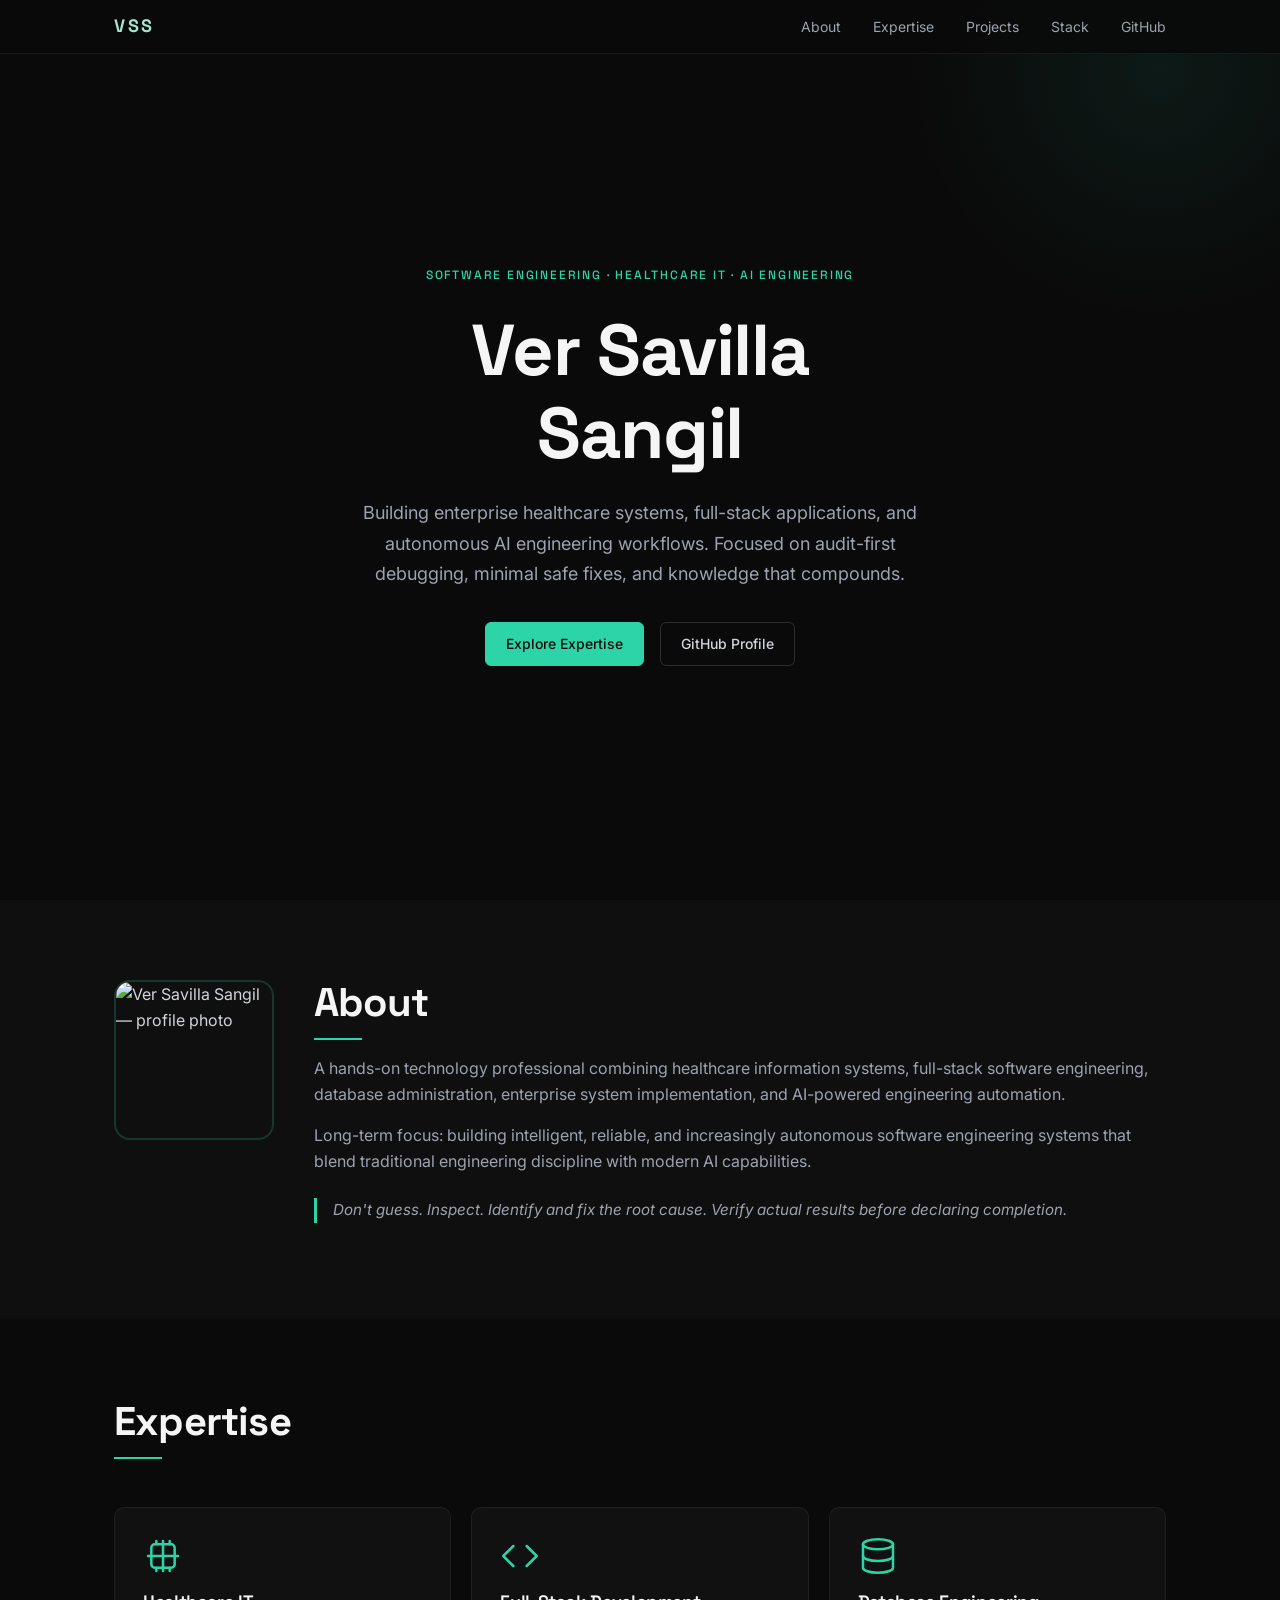
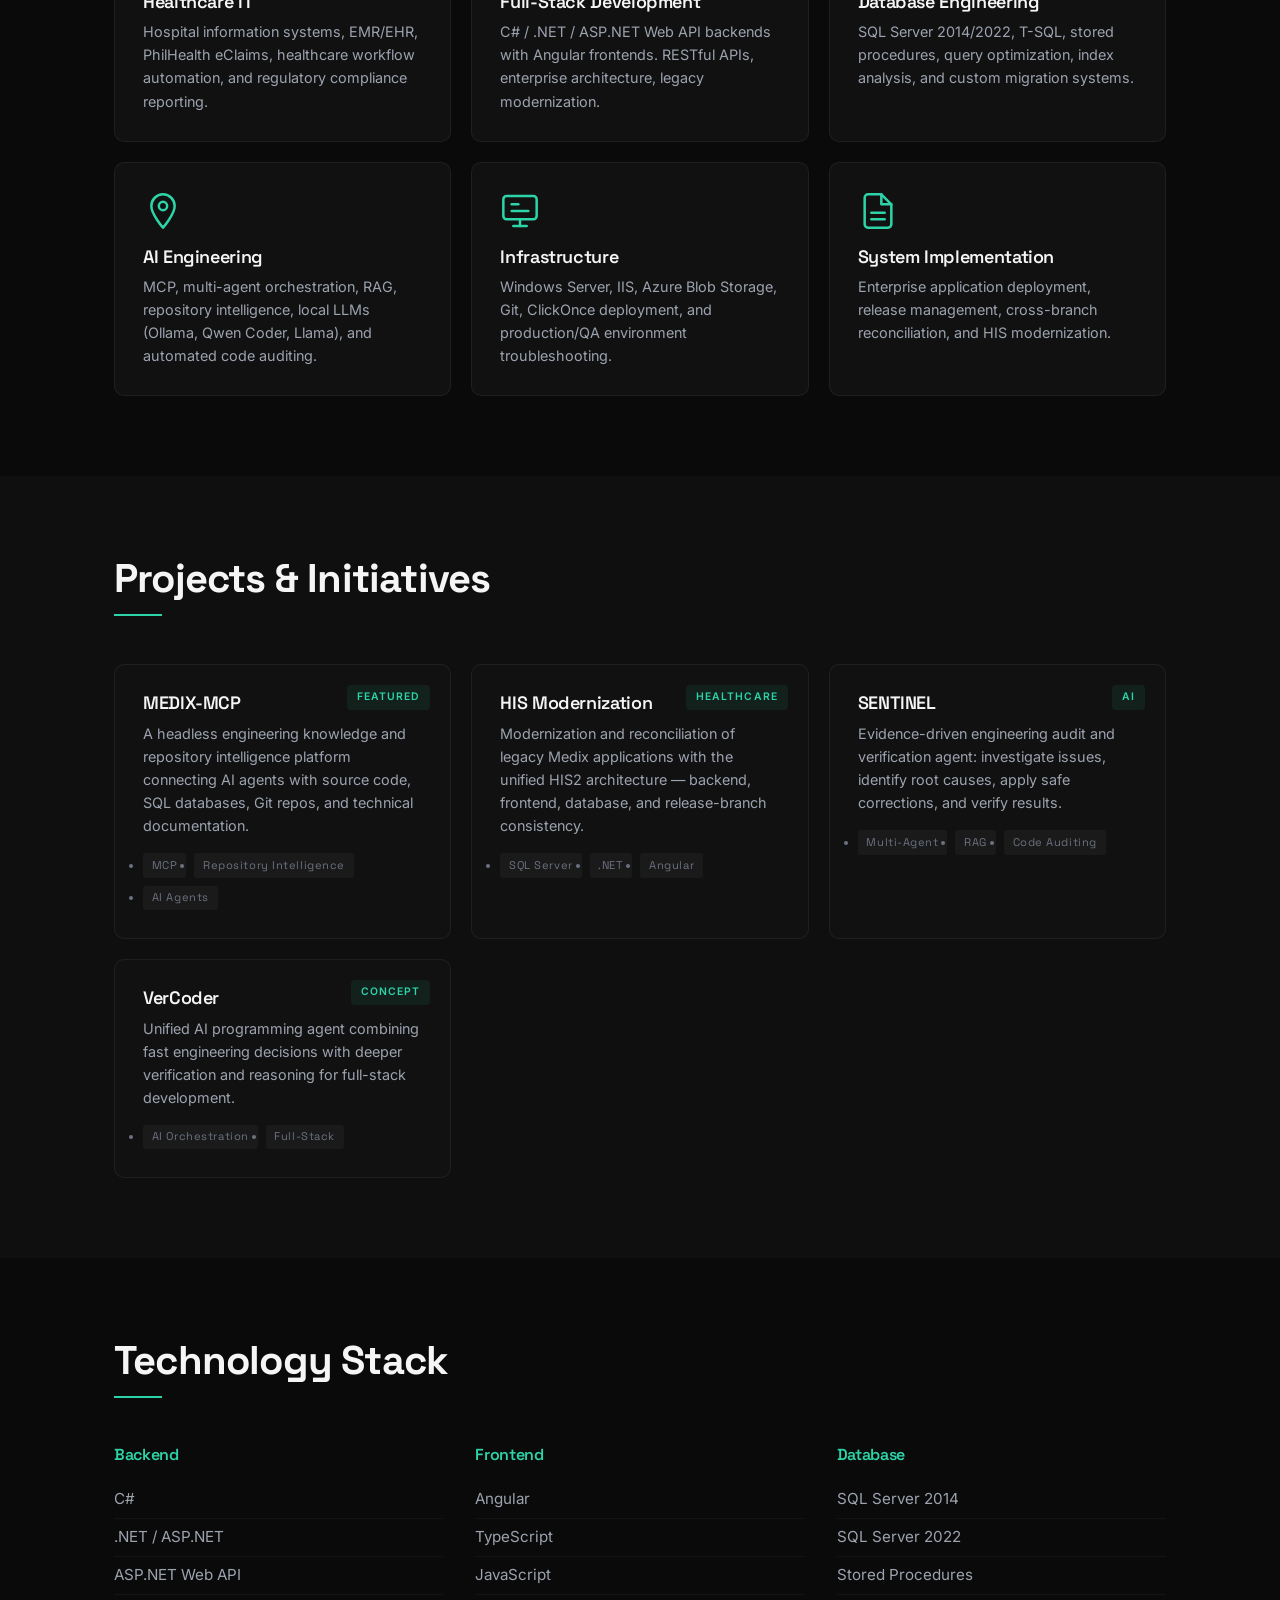
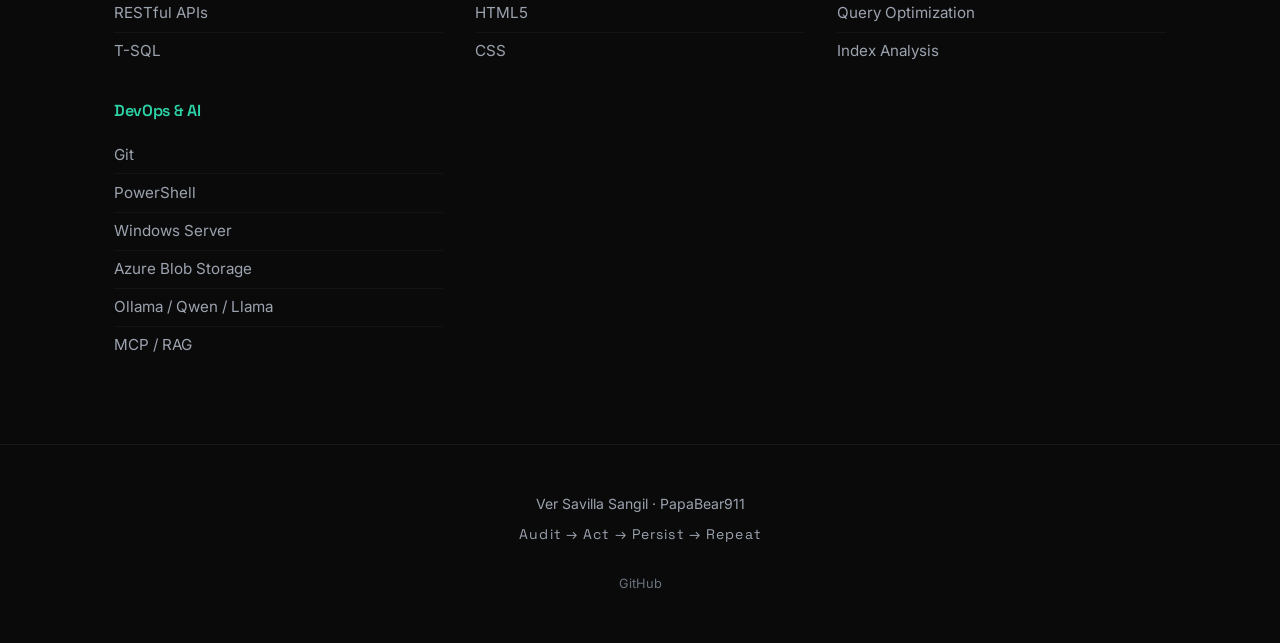
==== index.html @ 6f65b9b8 "Accessibility fixes per frontend-a11y audit - Removed aria-hidden from profile image container so sc" ====
<!DOCTYPE html>
<html lang="en">
<head>
  <meta charset="UTF-8">
  <meta name="viewport" content="width=device-width, initial-scale=1.0">
  <meta name="description" content="Ver Savilla Sangil — Software Engineering, Healthcare IT, Full-Stack Development, AI Engineering">
  <title>Ver Savilla Sangil</title>
  <link rel="icon" href="https://avatars.githubusercontent.com/u/108722772?v=4" type="image/png">
  <link rel="preconnect" href="https://fonts.googleapis.com">
  <link rel="preconnect" href="https://fonts.gstatic.com" crossorigin>
  <link href="https://fonts.googleapis.com/css2?family=Space+Grotesk:wght@400;500;600;700&family=Inter:wght@400;500;600&display=swap" rel="stylesheet">
  <link rel="stylesheet" href="style.css">
</head>
<body>
  <a href="#main" class="skip-link">Skip to content</a>

  <nav class="nav" aria-label="Main navigation">
    <div class="nav-inner">
      <a class="nav-logo" href="#main">VSS</a>
      <ul class="nav-links" role="list">
        <li><a href="#about">About</a></li>
        <li><a href="#expertise">Expertise</a></li>
        <li><a href="#projects">Projects</a></li>
        <li><a href="#stack">Stack</a></li>
        <li><a href="https://github.com/PapaBear911" target="_blank" rel="noopener noreferrer">GitHub <span class="sr-only">(opens in new tab)</span></a></li>
      </ul>
    </div>
  </nav>

  <main id="main">
    <header class="hero">
      <div class="hero-inner">
        <div class="hero-eyebrow">Software Engineering · Healthcare IT · AI Engineering</div>
        <h1>Ver Savilla<br>Sangil</h1>
        <p class="hero-sub">Building enterprise healthcare systems, full-stack applications, and autonomous AI engineering workflows. Focused on audit-first debugging, minimal safe fixes, and knowledge that compounds.</p>
        <div class="hero-actions">
          <a href="#expertise" class="btn btn-primary">Explore Expertise</a>
          <a href="https://github.com/PapaBear911" target="_blank" rel="noopener noreferrer" class="btn btn-ghost">GitHub Profile</a>
        </div>
      </div>
    </header>

    <section id="about" class="section section--about">
      <div class="container">
        <div class="profile-card">
          <div class="profile-image">
            <img src="https://avatars.githubusercontent.com/u/108722772?v=4" alt="Ver Savilla Sangil — profile photo" loading="eager" width="160" height="160">
          </div>
          <div class="profile-content">
            <h2>About</h2>
            <p>A hands-on technology professional combining healthcare information systems, full-stack software engineering, database administration, enterprise system implementation, and AI-powered engineering automation.</p>
            <p>Long-term focus: building intelligent, reliable, and increasingly autonomous software engineering systems that blend traditional engineering discipline with modern AI capabilities.</p>
            <blockquote cite="#philosophy">
              <p>Don't guess. Inspect. Identify and fix the root cause. Verify actual results before declaring completion.</p>
            </blockquote>
          </div>
        </div>
      </div>
    </section>

    <section id="expertise" class="section section--expertise">
      <div class="container">
        <h2>Expertise</h2>
        <div class="expertise-grid">
          <article class="expertise-card">
            <div class="expertise-icon" aria-hidden="true">
              <svg xmlns="http://www.w3.org/2000/svg" viewBox="0 0 24 24" fill="none" stroke="currentColor" stroke-width="1.5" stroke-linecap="round" stroke-linejoin="round"><path d="M12 3v18"/><path d="M3 12h18"/><rect x="5" y="5" width="14" height="14" rx="2"/><path d="M8 5V3"/><path d="M16 5V3"/><path d="M8 21v-2"/><path d="M16 21v-2"/></svg>
            </div>
            <h3>Healthcare IT</h3>
            <p>Hospital information systems, EMR/EHR, PhilHealth eClaims, healthcare workflow automation, and regulatory compliance reporting.</p>
          </article>
          <article class="expertise-card">
            <div class="expertise-icon" aria-hidden="true">
              <svg xmlns="http://www.w3.org/2000/svg" viewBox="0 0 24 24" fill="none" stroke="currentColor" stroke-width="1.5" stroke-linecap="round" stroke-linejoin="round"><polyline points="16 18 22 12 16 6"/><polyline points="8 6 2 12 8 18"/></svg>
            </div>
            <h3>Full-Stack Development</h3>
            <p>C# / .NET / ASP.NET Web API backends with Angular frontends. RESTful APIs, enterprise architecture, legacy modernization.</p>
          </article>
          <article class="expertise-card">
            <div class="expertise-icon" aria-hidden="true">
              <svg xmlns="http://www.w3.org/2000/svg" viewBox="0 0 24 24" fill="none" stroke="currentColor" stroke-width="1.5" stroke-linecap="round" stroke-linejoin="round"><ellipse cx="12" cy="5" rx="9" ry="3"/><path d="M21 12c0 1.66-4 3-9 3s-9-1.34-9-3"/><path d="M3 5v14c0 1.66 4 3 9 3s9-1.34 9-3V5"/></svg>
            </div>
            <h3>Database Engineering</h3>
            <p>SQL Server 2014/2022, T-SQL, stored procedures, query optimization, index analysis, and custom migration systems.</p>
          </article>
          <article class="expertise-card">
            <div class="expertise-icon" aria-hidden="true">
              <svg xmlns="http://www.w3.org/2000/svg" viewBox="0 0 24 24" fill="none" stroke="currentColor" stroke-width="1.5" stroke-linecap="round" stroke-linejoin="round"><path d="M12 2a7 7 0 0 1 7 7c0 5-7 13-7 13S5 14 5 9a7 7 0 0 1 7-7z"/><circle cx="12" cy="9" r="2.5"/></svg>
            </div>
            <h3>AI Engineering</h3>
            <p>MCP, multi-agent orchestration, RAG, repository intelligence, local LLMs (Ollama, Qwen Coder, Llama), and automated code auditing.</p>
          </article>
          <article class="expertise-card">
            <div class="expertise-icon" aria-hidden="true">
              <svg xmlns="http://www.w3.org/2000/svg" viewBox="0 0 24 24" fill="none" stroke="currentColor" stroke-width="1.5" stroke-linecap="round" stroke-linejoin="round"><rect x="2" y="3" width="20" height="14" rx="2"/><path d="M8 21h8"/><path d="M12 17v4"/><path d="M7 8h4"/><path d="M7 12h10"/></svg>
            </div>
            <h3>Infrastructure</h3>
            <p>Windows Server, IIS, Azure Blob Storage, Git, ClickOnce deployment, and production/QA environment troubleshooting.</p>
          </article>
          <article class="expertise-card">
            <div class="expertise-icon" aria-hidden="true">
              <svg xmlns="http://www.w3.org/2000/svg" viewBox="0 0 24 24" fill="none" stroke="currentColor" stroke-width="1.5" stroke-linecap="round" stroke-linejoin="round"><path d="M14 2H6a2 2 0 0 0-2 2v16a2 2 0 0 0 2 2h12a2 2 0 0 0 2-2V8z"/><polyline points="14 2 14 8 20 8"/><line x1="16" y1="13" x2="8" y2="13"/><line x1="16" y1="17" x2="8" y2="17"/></svg>
            </div>
            <h3>System Implementation</h3>
            <p>Enterprise application deployment, release management, cross-branch reconciliation, and HIS modernization.</p>
          </article>
        </div>
      </div>
    </section>

    <section id="projects" class="section section--projects">
      <div class="container">
        <h2>Projects & Initiatives</h2>
        <div class="projects-grid">
          <article class="project-card">
            <div class="project-tag" aria-hidden="true">Featured</div>
            <h3>MEDIX-MCP</h3>
            <p>A headless engineering knowledge and repository intelligence platform connecting AI agents with source code, SQL databases, Git repos, and technical documentation.</p>
            <ul class="project-tech">
              <li>MCP</li>
              <li>Repository Intelligence</li>
              <li>AI Agents</li>
            </ul>
          </article>
          <article class="project-card">
            <div class="project-tag" aria-hidden="true">Healthcare</div>
            <h3>HIS Modernization</h3>
            <p>Modernization and reconciliation of legacy Medix applications with the unified HIS2 architecture — backend, frontend, database, and release-branch consistency.</p>
            <ul class="project-tech">
              <li>SQL Server</li>
              <li>.NET</li>
              <li>Angular</li>
            </ul>
          </article>
          <article class="project-card">
            <div class="project-tag" aria-hidden="true">AI</div>
            <h3>SENTINEL</h3>
            <p>Evidence-driven engineering audit and verification agent: investigate issues, identify root causes, apply safe corrections, and verify results.</p>
            <ul class="project-tech">
              <li>Multi-Agent</li>
              <li>RAG</li>
              <li>Code Auditing</li>
            </ul>
          </article>
          <article class="project-card">
            <div class="project-tag" aria-hidden="true">Concept</div>
            <h3>VerCoder</h3>
            <p>Unified AI programming agent combining fast engineering decisions with deeper verification and reasoning for full-stack development.</p>
            <ul class="project-tech">
              <li>AI Orchestration</li>
              <li>Full-Stack</li>
            </ul>
          </article>
        </div>
      </div>
    </section>

    <section id="stack" class="section section--stack">
      <div class="container">
        <h2>Technology Stack</h2>
        <div class="stack-grid">
          <div class="stack-group">
            <h3>Backend</h3>
            <ul class="stack-list" role="list">
              <li>C#</li>
              <li>.NET / ASP.NET</li>
              <li>ASP.NET Web API</li>
              <li>RESTful APIs</li>
              <li>T-SQL</li>
            </ul>
          </div>
          <div class="stack-group">
            <h3>Frontend</h3>
            <ul class="stack-list" role="list">
              <li>Angular</li>
              <li>TypeScript</li>
              <li>JavaScript</li>
              <li>HTML5</li>
              <li>CSS</li>
            </ul>
          </div>
          <div class="stack-group">
            <h3>Database</h3>
            <ul class="stack-list" role="list">
              <li>SQL Server 2014</li>
              <li>SQL Server 2022</li>
              <li>Stored Procedures</li>
              <li>Query Optimization</li>
              <li>Index Analysis</li>
            </ul>
          </div>
          <div class="stack-group">
            <h3>DevOps & AI</h3>
            <ul class="stack-list" role="list">
              <li>Git</li>
              <li>PowerShell</li>
              <li>Windows Server</li>
              <li>Azure Blob Storage</li>
              <li>Ollama / Qwen / Llama</li>
              <li>MCP / RAG</li>
            </ul>
          </div>
        </div>
      </div>
    </section>
  </main>

  <footer class="footer">
    <div class="container">
      <p>Ver Savilla Sangil &middot; PapaBear911</p>
      <p class="footer-tagline">Audit &rarr; Act &rarr; Persist &rarr; Repeat</p>
      <nav aria-label="Social links">
        <ul class="footer-links" role="list">
          <li><a href="https://github.com/PapaBear911" target="_blank" rel="noopener noreferrer">GitHub</a></li>
        </ul>
      </nav>
    </div>
  </footer>
</body>
</html>
---- style.css ----
/* ================================================
   Ver Savilla Sangil — Portfolio
   Dark theme · Space Grotesk + Inter
   ================================================ */

/* ── Reset & Base ─────────────────────────────── */
*, *::before, *::after {
  box-sizing: border-box;
  margin: 0;
  padding: 0;
}

html {
  scroll-behavior: smooth;
  -webkit-text-size-adjust: 100%;
}

body {
  font-family: 'Inter', system-ui, -apple-system, sans-serif;
  font-size: 16px;
  line-height: 1.6;
  color: #d1d5db;
  background-color: #0a0a0a;
  -webkit-font-smoothing: antialiased;
  -moz-osx-font-smoothing: grayscale;
  overflow-x: hidden;
}

img {
  display: block;
  max-width: 100%;
  height: auto;
}

a {
  color: inherit;
  text-decoration: none;
}

ul[role="list"],
ol {
  list-style: none;
}

/* ── Skip Link ────────────────────────────────── */
.skip-link {
  position: absolute;
  top: -100%;
  left: 1rem;
  padding: 0.5rem 1rem;
  background: #1a1a1a;
  color: #a3e6d1;
  border-radius: 4px;
  z-index: 100;
  font-size: 0.875rem;
}

.skip-link:focus {
  top: 1rem;
}

/* ── Screen Reader Only ───────────────────────── */
.sr-only {
  position: absolute;
  width: 1px;
  height: 1px;
  padding: 0;
  margin: -1px;
  overflow: hidden;
  clip: rect(0, 0, 0, 0);
  white-space: nowrap;
  border: 0;
}

/* ── Typography ────────────────────────────────── */
h1, h2, h3 {
  font-family: 'Space Grotesk', system-ui, sans-serif;
  font-weight: 700;
  color: #f5f5f5;
  letter-spacing: -0.02em;
  line-height: 1.15;
}

h1 {
  font-size: clamp(2.5rem, 6vw, 4.5rem);
}

h2 {
  font-size: clamp(1.75rem, 3.5vw, 2.5rem);
}

h3 {
  font-size: 1.125rem;
  font-weight: 600;
}

/* ── Layout ────────────────────────────────────── */
.container {
  width: 100%;
  max-width: 1100px;
  margin: 0 auto;
  padding: 0 1.5rem;
}

.section {
  padding: 5rem 0;
}

.section h2 {
  margin-bottom: 3rem;
  position: relative;
}

.section h2::after {
  content: '';
  display: block;
  width: 3rem;
  height: 2px;
  background: #2dd4a8;
  margin-top: 0.75rem;
}

/* ── Navigation ────────────────────────────────── */
.nav {
  position: fixed;
  top: 0;
  left: 0;
  right: 0;
  z-index: 50;
  background: rgba(10, 10, 10, 0.85);
  backdrop-filter: blur(12px);
  -webkit-backdrop-filter: blur(12px);
  border-bottom: 1px solid rgba(255, 255, 255, 0.06);
}

.nav-inner {
  display: flex;
  align-items: center;
  justify-content: space-between;
  max-width: 1100px;
  margin: 0 auto;
  padding: 0.75rem 1.5rem;
}

.nav-logo {
  font-family: 'Space Grotesk', monospace;
  font-weight: 700;
  font-size: 1.125rem;
  color: #a3e6d1;
  letter-spacing: 0.15em;
  text-decoration: none;
}

.nav-links {
  display: flex;
  gap: 2rem;
  align-items: center;
}

.nav-links a {
  font-size: 0.875rem;
  color: #9ca3af;
  transition: color 0.2s;
}

.nav-links a:hover,
.nav-links a:focus-visible {
  color: #e5e7eb;
}

/* ── Buttons ───────────────────────────────────── */
.btn {
  display: inline-flex;
  align-items: center;
  gap: 0.5rem;
  padding: 0.625rem 1.25rem;
  font-family: 'Inter', sans-serif;
  font-size: 0.875rem;
  font-weight: 500;
  border-radius: 6px;
  transition: background 0.2s, border-color 0.2s, color 0.2s;
  cursor: pointer;
}

.btn:focus-visible {
  outline: 2px solid #a3e6d1;
  outline-offset: 2px;
}

.btn-primary {
  background: #2dd4a8;
  color: #0a0a0a;
  border: 1px solid #2dd4a8;
}

.btn-primary:hover {
  background: #34e3b5;
  border-color: #34e3b5;
}

.btn-ghost {
  background: transparent;
  color: #d1d5db;
  border: 1px solid rgba(255, 255, 255, 0.15);
}

.btn-ghost:hover {
  border-color: rgba(255, 255, 255, 0.35);
  color: #f5f5f5;
}

/* ── Hero ──────────────────────────────────────── */
.hero {
  min-height: 100vh;
  display: flex;
  align-items: center;
  justify-content: center;
  padding: 6rem 1.5rem 4rem;
  position: relative;
  overflow: hidden;
}

.hero::before {
  content: '';
  position: absolute;
  top: -20%;
  right: -10%;
  width: 500px;
  height: 500px;
  background: radial-gradient(circle, rgba(45, 212, 168, 0.08) 0%, transparent 70%);
  pointer-events: none;
}

.hero-inner {
  max-width: 720px;
  text-align: center;
  animation: heroIn 0.8s ease-out both;
}

.hero-eyebrow {
  font-family: 'Space Grotesk', monospace;
  font-size: 0.75rem;
  font-weight: 500;
  letter-spacing: 0.15em;
  text-transform: uppercase;
  color: #2dd4a8;
  margin-bottom: 1.5rem;
}

.hero h1 {
  margin-bottom: 1.5rem;
}

.hero-sub {
  font-size: 1.125rem;
  line-height: 1.7;
  color: #9ca3af;
  max-width: 600px;
  margin: 0 auto 2rem;
}

.hero-actions {
  display: flex;
  gap: 1rem;
  justify-content: center;
  flex-wrap: wrap;
}

@keyframes heroIn {
  from {
    opacity: 0;
    transform: translateY(24px);
  }
  to {
    opacity: 1;
    transform: translateY(0);
  }
}

/* ── About / Profile Card ──────────────────────── */
.section--about {
  background: #0f0f0f;
}

.profile-card {
  display: grid;
  grid-template-columns: auto 1fr;
  gap: 2.5rem;
  align-items: start;
}

.profile-image {
  flex-shrink: 0;
}

.profile-image img {
  width: 160px;
  height: 160px;
  border-radius: 16px;
  border: 2px solid rgba(45, 212, 168, 0.2);
  object-fit: cover;
}

.profile-content h2 {
  margin-bottom: 1rem;
}

.profile-content p {
  margin-bottom: 1rem;
  color: #9ca3af;
}

.profile-content blockquote {
  border-left: 3px solid #2dd4a8;
  padding-left: 1rem;
  margin-top: 1.5rem;
  font-style: italic;
  color: #d1d5db;
  font-size: 0.95rem;
}

/* ── Expertise Grid ────────────────────────────── */
.expertise-grid {
  display: grid;
  grid-template-columns: repeat(auto-fill, minmax(300px, 1fr));
  gap: 1.25rem;
}

.expertise-card {
  background: #111;
  border: 1px solid rgba(255, 255, 255, 0.06);
  border-radius: 10px;
  padding: 1.75rem;
  transition: border-color 0.25s, transform 0.25s;
}

.expertise-card:hover {
  border-color: rgba(45, 212, 168, 0.2);
  transform: translateY(-2px);
}

.expertise-icon {
  width: 40px;
  height: 40px;
  margin-bottom: 1rem;
  color: #2dd4a8;
}

.expertise-card h3 {
  margin-bottom: 0.5rem;
}

.expertise-card p {
  font-size: 0.9rem;
  color: #9ca3af;
  line-height: 1.6;
}

/* ── Projects Grid ─────────────────────────────── */
.section--projects {
  background: #0f0f0f;
}

.projects-grid {
  display: grid;
  grid-template-columns: repeat(auto-fill, minmax(320px, 1fr));
  gap: 1.25rem;
}

.project-card {
  background: #111;
  border: 1px solid rgba(255, 255, 255, 0.06);
  border-radius: 10px;
  padding: 1.75rem;
  position: relative;
  transition: border-color 0.25s, transform 0.25s;
}

.project-card:hover {
  border-color: rgba(45, 212, 168, 0.2);
  transform: translateY(-2px);
}

.project-tag {
  position: absolute;
  top: 1.25rem;
  right: 1.25rem;
  font-size: 0.65rem;
  font-weight: 600;
  letter-spacing: 0.1em;
  text-transform: uppercase;
  color: #2dd4a8;
  background: rgba(45, 212, 168, 0.08);
  padding: 0.25rem 0.625rem;
  border-radius: 4px;
}

.project-card h3 {
  margin-bottom: 0.5rem;
  padding-right: 3rem;
}

.project-card p {
  font-size: 0.9rem;
  color: #9ca3af;
  margin-bottom: 1rem;
  line-height: 1.6;
}

.project-tech {
  display: flex;
  flex-wrap: wrap;
  gap: 0.5rem;
}

.project-tech li {
  font-size: 0.7rem;
  font-family: 'Space Grotesk', monospace;
  letter-spacing: 0.05em;
  color: #6b7280;
  background: rgba(255, 255, 255, 0.04);
  padding: 0.2rem 0.55rem;
  border-radius: 3px;
}

/* ── Stack Grid ────────────────────────────────── */
.stack-grid {
  display: grid;
  grid-template-columns: repeat(auto-fill, minmax(240px, 1fr));
  gap: 2rem;
}

.stack-group h3 {
  margin-bottom: 1rem;
  font-size: 1rem;
  color: #2dd4a8;
}

.stack-list li {
  padding: 0.4rem 0;
  color: #9ca3af;
  font-size: 0.95rem;
  border-bottom: 1px solid rgba(255, 255, 255, 0.04);
}

.stack-list li:last-child {
  border-bottom: none;
}

/* ── Footer ────────────────────────────────────── */
.footer {
  border-top: 1px solid rgba(255, 255, 255, 0.06);
  padding: 3rem 0;
  text-align: center;
}

.footer p {
  font-size: 0.875rem;
  color: #9ca3af;
}

.footer-tagline {
  font-family: 'Space Grotesk', monospace;
  font-size: 0.8rem;
  letter-spacing: 0.08em;
  margin-top: 0.5rem;
  color: #e5e7eb;
}

.footer-links {
  display: flex;
  justify-content: center;
  gap: 2rem;
  margin-top: 1.5rem;
}

.footer-links a {
  font-size: 0.8rem;
  color: #6b7280;
  transition: color 0.2s;
}

.footer-links a:hover {
  color: #2dd4a8;
}

/* ── Responsive ────────────────────────────────── */
@media (max-width: 768px) {
  .nav-links {
    gap: 1.25rem;
  }

  .nav-links a {
    font-size: 0.8rem;
  }

  .hero {
    padding: 5rem 1.25rem 3rem;
  }

  .hero-sub {
    font-size: 1rem;
  }

  .section {
    padding: 3.5rem 0;
  }

  .profile-card {
    grid-template-columns: 1fr;
    text-align: center;
  }

  .profile-image {
    margin: 0 auto;
  }

  .profile-image img {
    width: 120px;
    height: 120px;
  }

  .profile-content blockquote {
    text-align: left;
  }

  .expertise-grid,
  .projects-grid {
    grid-template-columns: 1fr;
  }

  .stack-grid {
    grid-template-columns: 1fr 1fr;
  }
}

@media (max-width: 480px) {
  .nav-inner {
    padding: 0.75rem 1rem;
  }

  .hero-actions {
    flex-direction: column;
    align-items: center;
  }

  .btn {
    width: 100%;
    justify-content: center;
  }

  .stack-grid {
    grid-template-columns: 1fr;
  }
}

/* ── Reduced Motion ────────────────────────────── */
@media (prefers-reduced-motion: reduce) {
  *, *::before, *::after {
    animation-duration: 0.01ms !important;
    animation-iteration-count: 1 !important;
    transition-duration: 0.01ms !important;
    scroll-behavior: auto !important;
  }
}

/* ── Focus Visible ─────────────────────────────── */
a:focus-visible,
.btn:focus-visible,
input:focus-visible,
button:focus-visible {
  outline: 2px solid #a3e6d1;
  outline-offset: 2px;
}
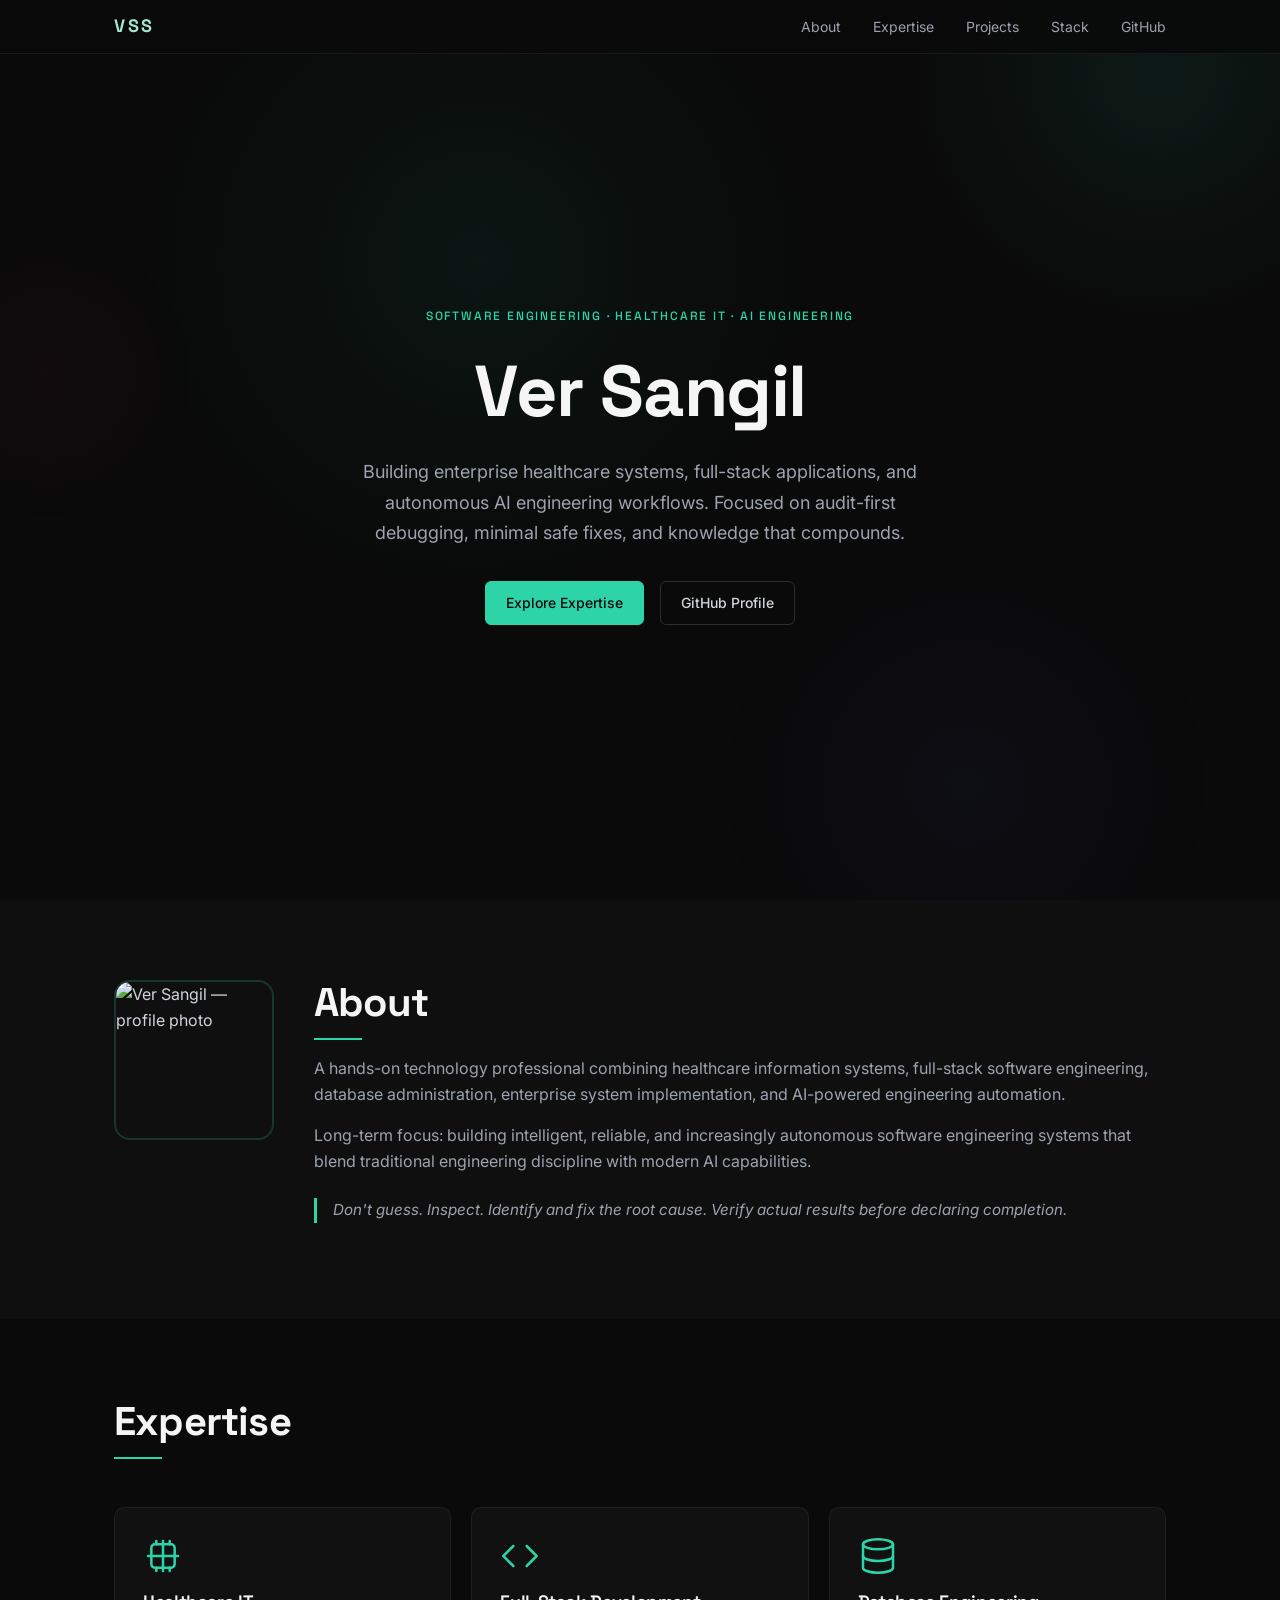
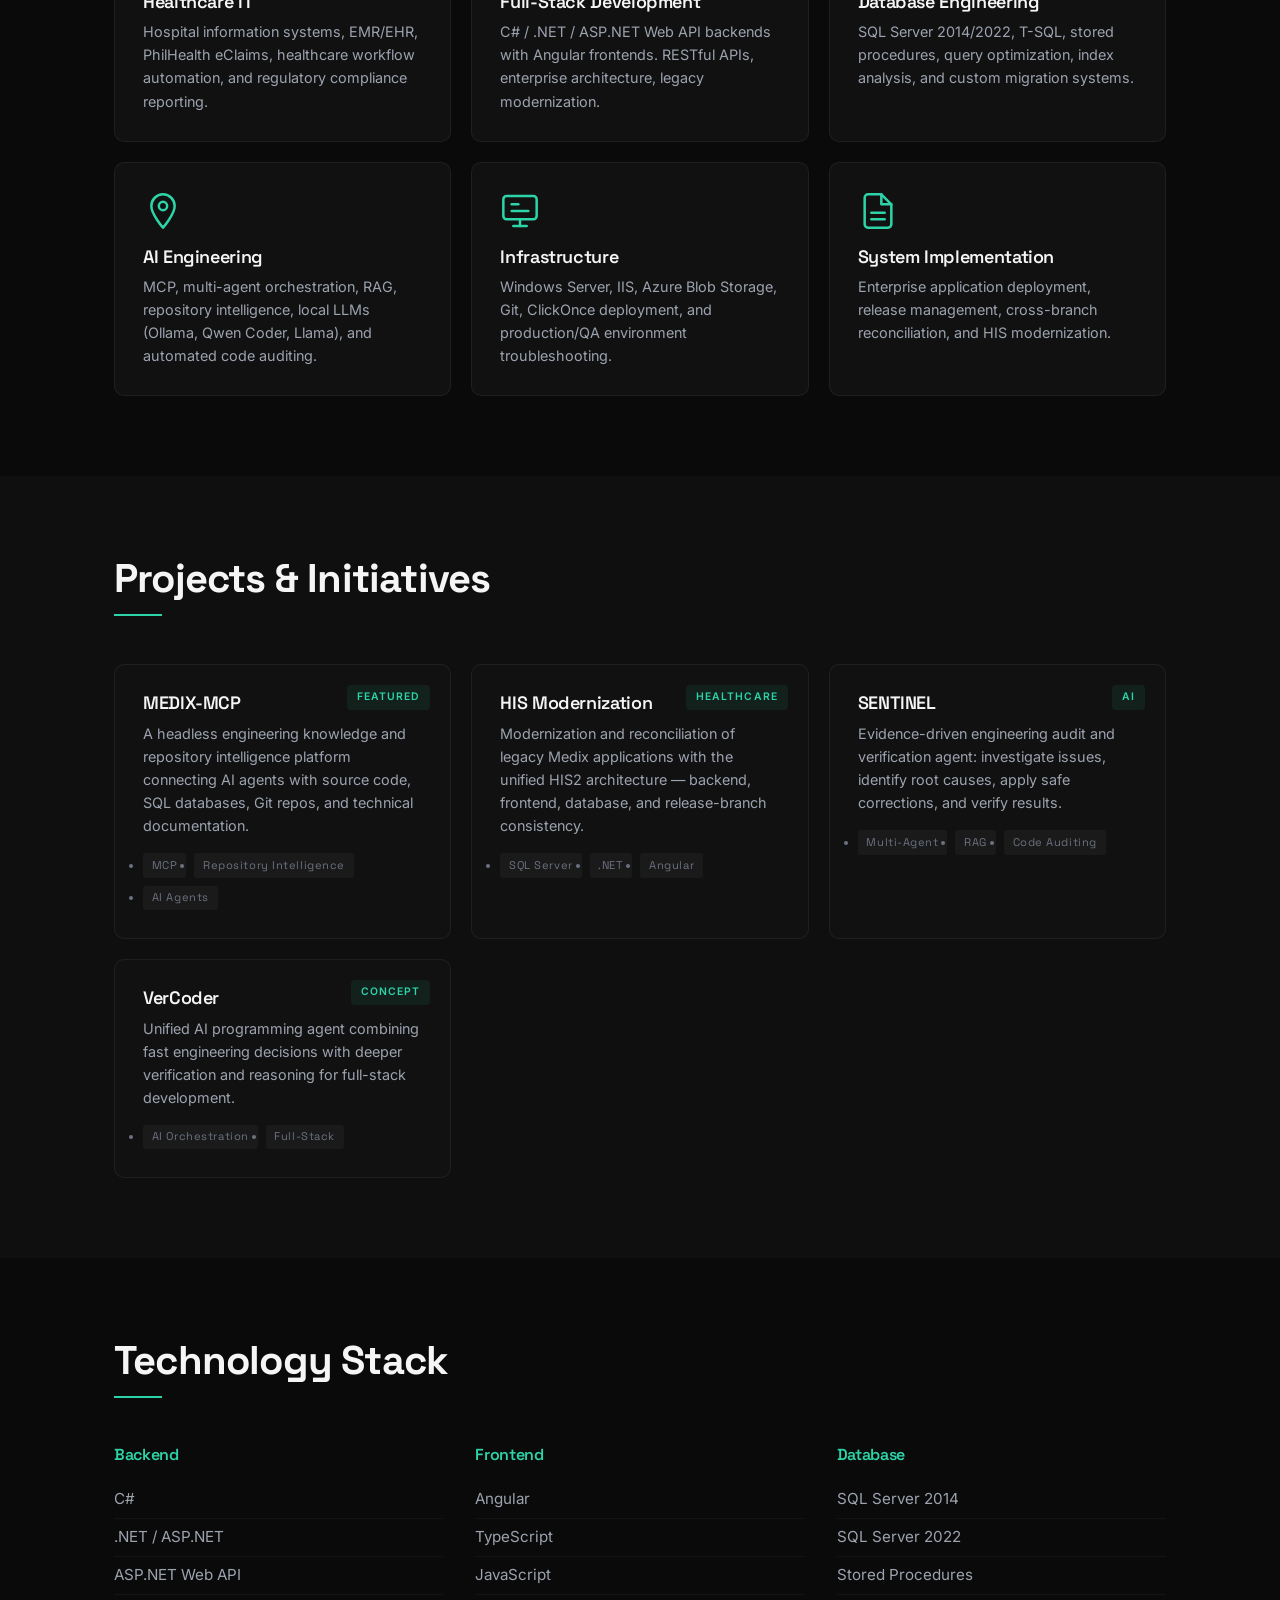
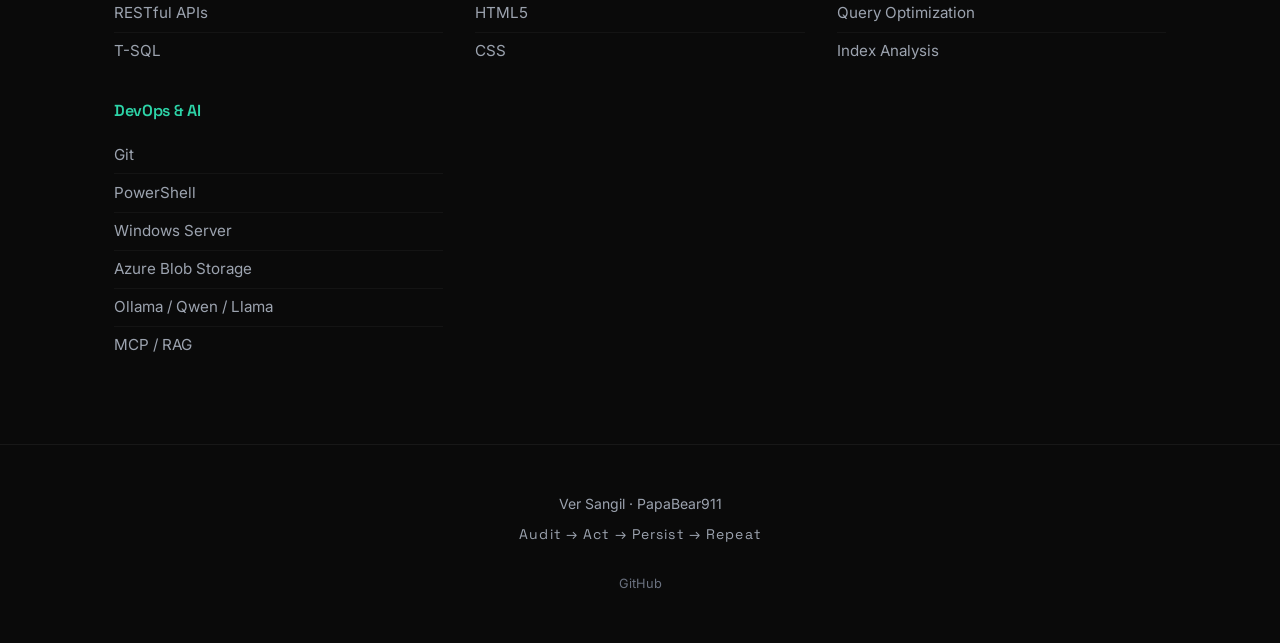
==== commit b4f07a6c: "Rename to Ver Sangil; add parallax scrolling and scroll-telling reveals - Display name changed from " ====
--- a/index.html
+++ b/index.html
@@ -3,8 +3,8 @@
 <head>
   <meta charset="UTF-8">
   <meta name="viewport" content="width=device-width, initial-scale=1.0">
-  <meta name="description" content="Ver Savilla Sangil — Software Engineering, Healthcare IT, Full-Stack Development, AI Engineering">
-  <title>Ver Savilla Sangil</title>
+  <meta name="description" content="Ver Sangil — Software Engineering, Healthcare IT, Full-Stack Development, AI Engineering">
+    <title>Ver Sangil</title>
   <link rel="icon" href="https://avatars.githubusercontent.com/u/108722772?v=4" type="image/png">
   <link rel="preconnect" href="https://fonts.googleapis.com">
   <link rel="preconnect" href="https://fonts.gstatic.com" crossorigin>
@@ -29,9 +29,12 @@
 
   <main id="main">
     <header class="hero">
-      <div class="hero-inner">
+      <div class="parallax-layer" data-speed="0.15" aria-hidden="true"></div>
+      <div class="parallax-layer" data-speed="0.35" aria-hidden="true"></div>
+      <div class="parallax-layer" data-speed="0.55" aria-hidden="true"></div>
+      <div class="hero-inner reveal">
         <div class="hero-eyebrow">Software Engineering · Healthcare IT · AI Engineering</div>
-        <h1>Ver Savilla<br>Sangil</h1>
+        <h1>Ver Sangil</h1>
         <p class="hero-sub">Building enterprise healthcare systems, full-stack applications, and autonomous AI engineering workflows. Focused on audit-first debugging, minimal safe fixes, and knowledge that compounds.</p>
         <div class="hero-actions">
           <a href="#expertise" class="btn btn-primary">Explore Expertise</a>
@@ -44,7 +47,7 @@
       <div class="container">
         <div class="profile-card">
           <div class="profile-image">
-            <img src="https://avatars.githubusercontent.com/u/108722772?v=4" alt="Ver Savilla Sangil — profile photo" loading="eager" width="160" height="160">
+            <img src="https://avatars.githubusercontent.com/u/108722772?v=4" alt="Ver Sangil — profile photo" loading="eager" width="160" height="160">
           </div>
           <div class="profile-content">
             <h2>About</h2>
@@ -60,16 +63,16 @@
 
     <section id="expertise" class="section section--expertise">
       <div class="container">
-        <h2>Expertise</h2>
-        <div class="expertise-grid">
-          <article class="expertise-card">
+        <h2 class="reveal">Expertise</h2>
+          <div class="expertise-grid reveal-group">
+          <article class="expertise-card reveal">
             <div class="expertise-icon" aria-hidden="true">
               <svg xmlns="http://www.w3.org/2000/svg" viewBox="0 0 24 24" fill="none" stroke="currentColor" stroke-width="1.5" stroke-linecap="round" stroke-linejoin="round"><path d="M12 3v18"/><path d="M3 12h18"/><rect x="5" y="5" width="14" height="14" rx="2"/><path d="M8 5V3"/><path d="M16 5V3"/><path d="M8 21v-2"/><path d="M16 21v-2"/></svg>
             </div>
             <h3>Healthcare IT</h3>
             <p>Hospital information systems, EMR/EHR, PhilHealth eClaims, healthcare workflow automation, and regulatory compliance reporting.</p>
           </article>
-          <article class="expertise-card">
+          <article class="expertise-card reveal">
             <div class="expertise-icon" aria-hidden="true">
               <svg xmlns="http://www.w3.org/2000/svg" viewBox="0 0 24 24" fill="none" stroke="currentColor" stroke-width="1.5" stroke-linecap="round" stroke-linejoin="round"><polyline points="16 18 22 12 16 6"/><polyline points="8 6 2 12 8 18"/></svg>
             </div>
@@ -110,8 +113,8 @@
 
     <section id="projects" class="section section--projects">
       <div class="container">
-        <h2>Projects & Initiatives</h2>
-        <div class="projects-grid">
+        <h2 class="reveal">Projects &amp; Initiatives</h2>
+        <div class="projects-grid reveal-group">
           <article class="project-card">
             <div class="project-tag" aria-hidden="true">Featured</div>
             <h3>MEDIX-MCP</h3>
@@ -157,8 +160,8 @@
 
     <section id="stack" class="section section--stack">
       <div class="container">
-        <h2>Technology Stack</h2>
-        <div class="stack-grid">
+        <h2 class="reveal">Technology Stack</h2>
+        <div class="stack-grid reveal-group">
           <div class="stack-group">
             <h3>Backend</h3>
             <ul class="stack-list" role="list">
@@ -205,9 +208,61 @@
     </section>
   </main>
 
+  <script>
+    (function () {
+      document.documentElement.classList.add('js');
+      var prefersReduced = window.matchMedia('(prefers-reduced-motion: reduce)').matches;
+
+      if (!prefersReduced) {
+        // ── Parallax layers (depth illusion) ─────────────
+        var layers = document.querySelectorAll('.parallax-layer');
+        var ticking = false;
+
+        function updateParallax() {
+          var scrollY = window.pageYOffset;
+          layers.forEach(function (layer) {
+            var speed = layer.getAttribute('data-speed') || 0.2;
+            var y = -(scrollY * speed);
+            layer.style.transform = 'translate3d(0, ' + y + 'px, 0)';
+          });
+          ticking = false;
+        }
+
+        window.addEventListener('scroll', function () {
+          if (!ticking) {
+            window.requestAnimationFrame(updateParallax);
+            ticking = true;
+          }
+        });
+        updateParallax();
+
+        // ── Scroll reveal (Intersection Observer) ────────
+        var revealObserver = new IntersectionObserver(function (entries) {
+          entries.forEach(function (entry) {
+            if (entry.isIntersecting) {
+              entry.target.classList.add('is-visible');
+              revealObserver.unobserve(entry.target);
+            }
+          });
+        }, { threshold: 0.1, rootMargin: '0px 0px -10% 0px' });
+
+        document.querySelectorAll('.reveal, .section').forEach(function (el) {
+          revealObserver.observe(el);
+        });
+
+        // Stagger children of reveal-groups
+        document.querySelectorAll('.reveal-group').forEach(function (group) {
+          group.querySelectorAll('.reveal').forEach(function (el, i) {
+            el.style.setProperty('--reveal-delay', (i * 0.08) + 's');
+          });
+        });
+      }
+    })();
+  </script>
+
   <footer class="footer">
     <div class="container">
-      <p>Ver Savilla Sangil &middot; PapaBear911</p>
+      <p>Ver Sangil &middot; PapaBear911</p>
       <p class="footer-tagline">Audit &rarr; Act &rarr; Persist &rarr; Repeat</p>
       <nav aria-label="Social links">
         <ul class="footer-links" role="list">
--- a/style.css
+++ b/style.css
@@ -1,5 +1,5 @@
 /* ================================================
-   Ver Savilla Sangil — Portfolio
+   Ver Sangil — Portfolio
    Dark theme · Space Grotesk + Inter
    ================================================ */
 
@@ -554,6 +554,66 @@
   }
 }
 
+/* ── Parallax layers (hero depth) ───────────────── */
+.parallax-layer {
+  position: absolute;
+  border-radius: 50%;
+  background: radial-gradient(circle at center, rgba(45, 212, 168, 0.06) 0%, transparent 70%);
+  pointer-events: none;
+  z-index: 0;
+}
+
+.parallax-layer:nth-of-type(1) {
+  top: -10%;
+  left: 10%;
+  width: 700px;
+  height: 700px;
+}
+
+.parallax-layer:nth-of-type(2) {
+  bottom: -15%;
+  right: 5%;
+  width: 500px;
+  height: 500px;
+  background: radial-gradient(circle at center, rgba(99, 102, 241, 0.05) 0%, transparent 70%);
+}
+
+.parallax-layer:nth-of-type(3) {
+  top: 25%;
+  left: -8%;
+  width: 300px;
+  height: 300px;
+  background: radial-gradient(circle at center, rgba(236, 72, 153, 0.04) 0%, transparent 70%);
+}
+
+/* ── Scroll reveal (JS-enhanced; hidden only when JS runs) ──── */
+.js .reveal {
+  opacity: 0;
+  transform: translateY(22px);
+  transition: opacity 0.6s ease, transform 0.6s ease;
+}
+
+.js .reveal.is-visible {
+  opacity: 1;
+  transform: translateY(0);
+}
+
+.js .reveal-group > .reveal {
+  transition-delay: var(--reveal-delay, 0s);
+}
+
+/* ── Section entrance ───────────────────────────── */
+.js .section {
+  opacity: 0;
+  transform: translateY(18px);
+  transition: opacity 0.7s ease, transform 0.7s ease;
+}
+
+.js .section.is-visible {
+  opacity: 1;
+  transform: translateY(0);
+}
+
 /* ── Reduced Motion ────────────────────────────── */
 @media (prefers-reduced-motion: reduce) {
   *, *::before, *::after {
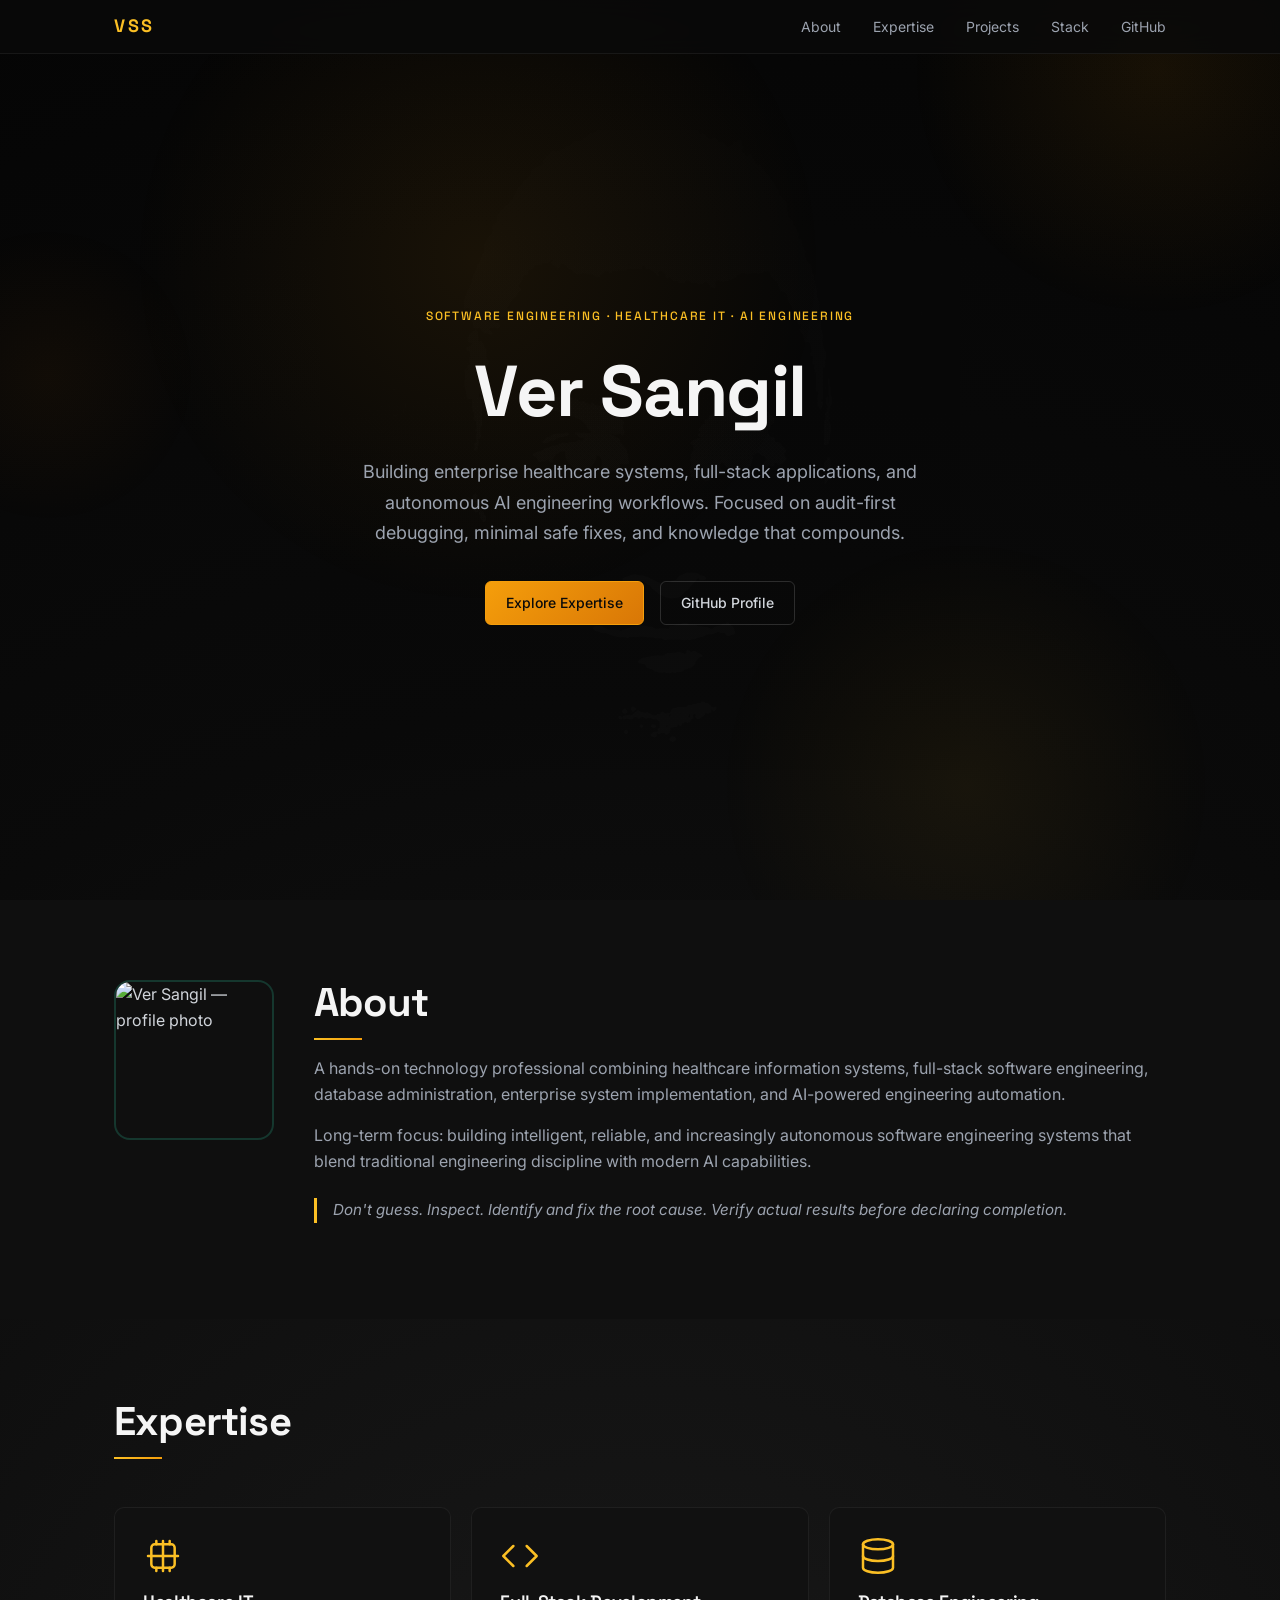
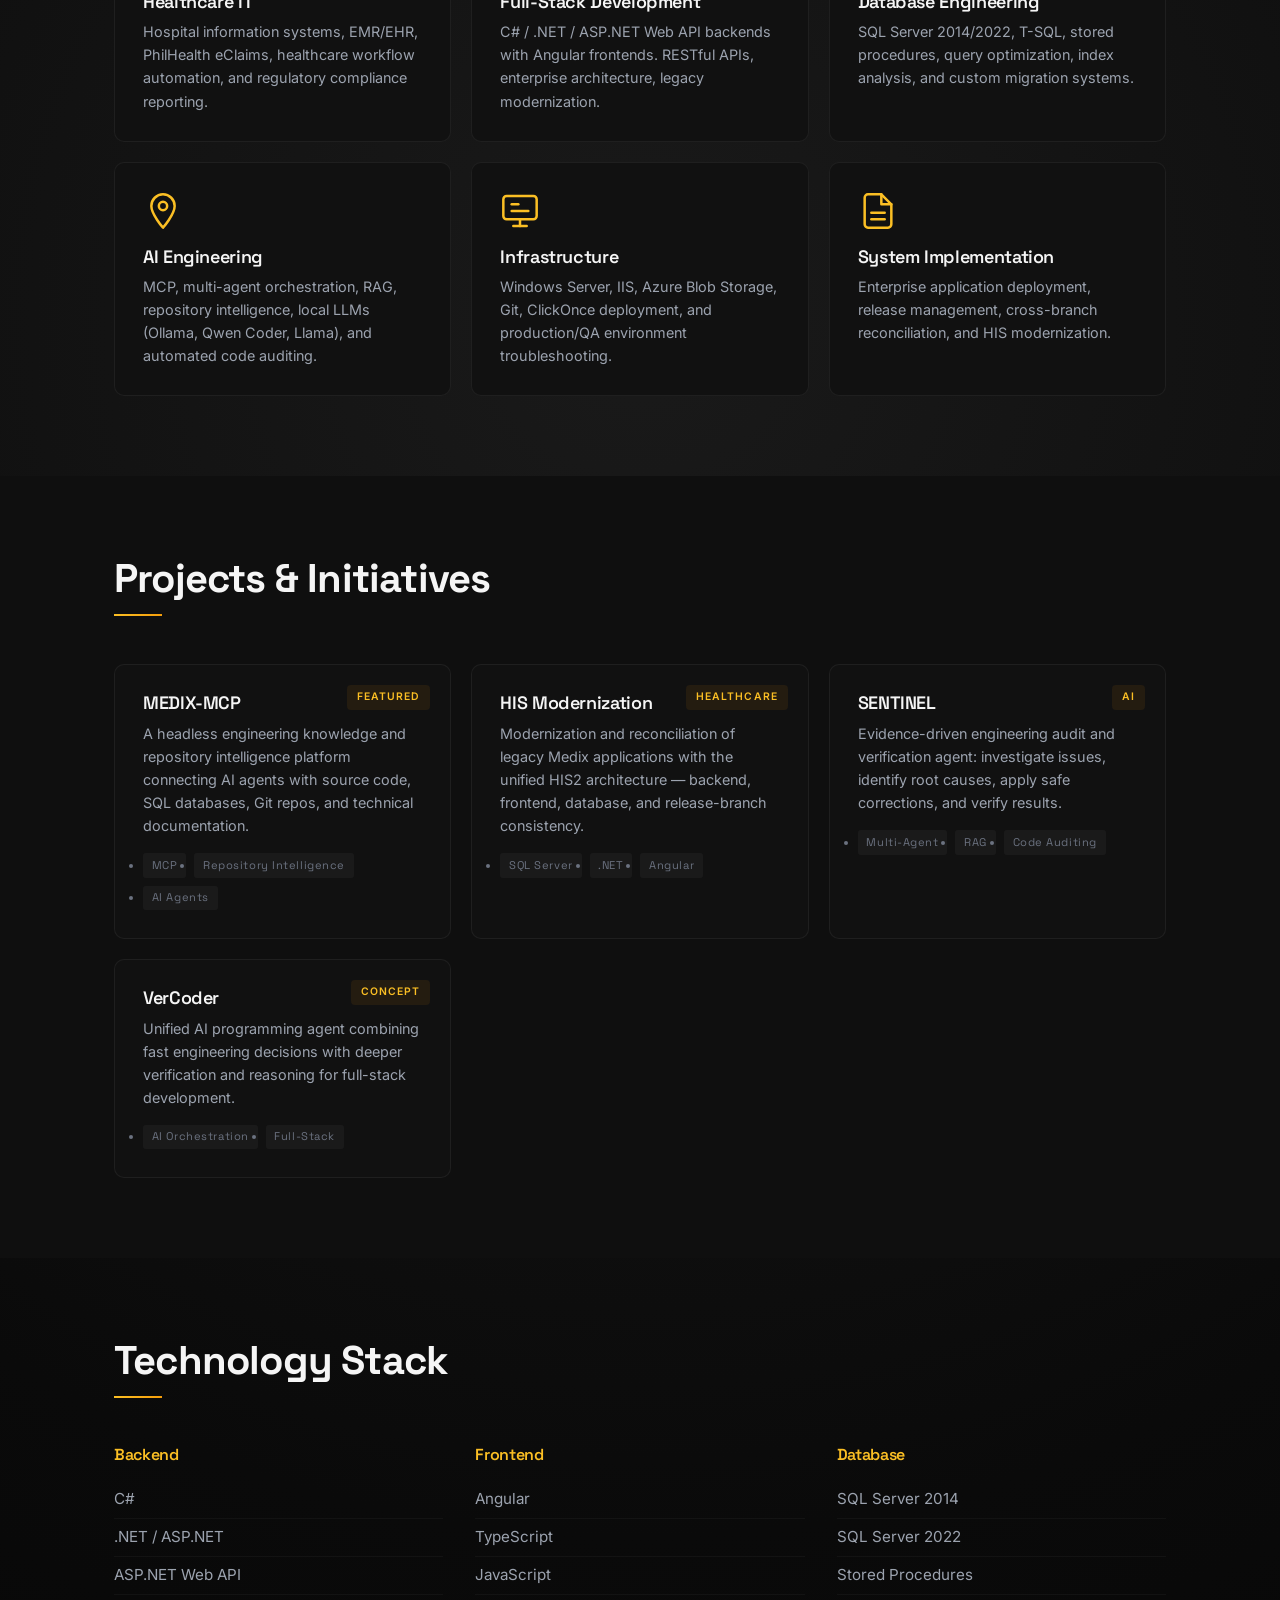
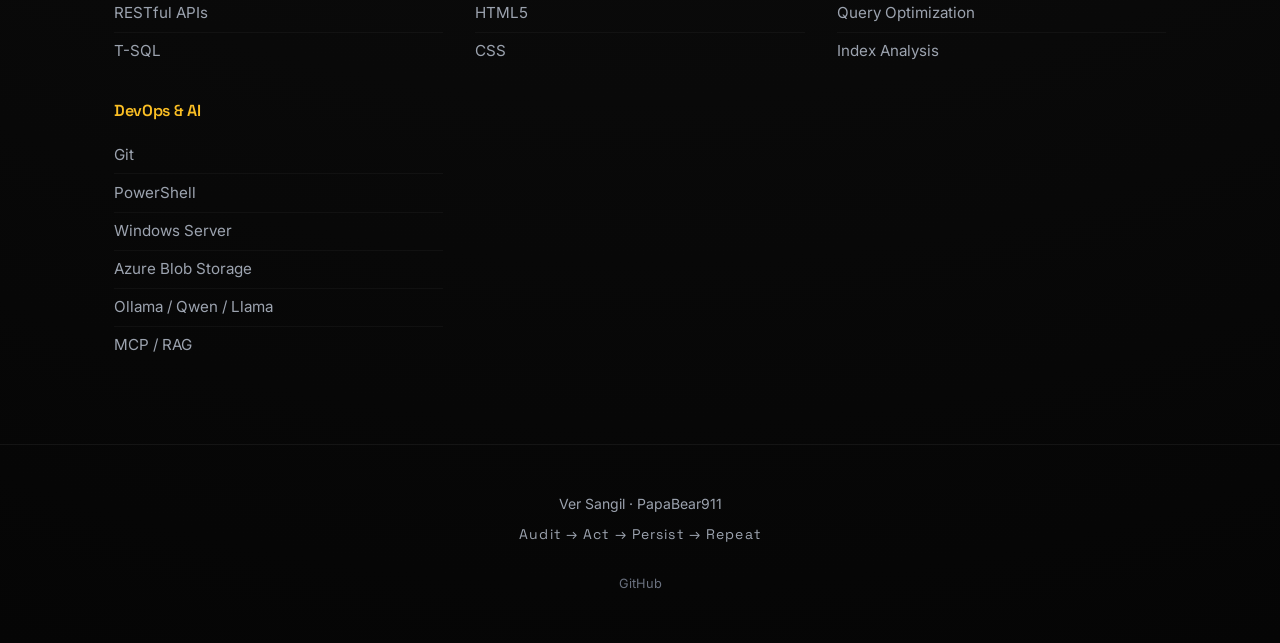
==== commit d774c854: "Add brand silhouette as page watermark background - Copied silhouette image to brand-silhouette.png;" ====
--- a/index.html
+++ b/index.html
@@ -12,6 +12,7 @@
   <link rel="stylesheet" href="style.css">
 </head>
 <body>
+  <div class="watermark" aria-hidden="true"></div>
   <a href="#main" class="skip-link">Skip to content</a>
 
   <nav class="nav" aria-label="Main navigation">
--- a/style.css
+++ b/style.css
@@ -1,7 +1,13 @@
 /* ================================================
    Ver Sangil — Portfolio
-   Dark theme · Space Grotesk + Inter
+   Dark theme · Amber yellow gradients · Space Grotesk + Inter
    ================================================ */
+
+:root {
+  --accent: #f59e0b;
+  --accent-light: #fbbf24;
+  --accent-glow: rgba(245, 158, 11, 0.15);
+}
 
 /* ── Reset & Base ─────────────────────────────── */
 *, *::before, *::after {
@@ -20,6 +26,7 @@
   font-size: 16px;
   line-height: 1.6;
   color: #d1d5db;
+  background: radial-gradient(circle at center, #1a1a1a 0%, #0a0a0a 60%, #050505 100%);
   background-color: #0a0a0a;
   -webkit-font-smoothing: antialiased;
   -moz-osx-font-smoothing: grayscale;
@@ -30,6 +37,23 @@
   display: block;
   max-width: 100%;
   height: auto;
+}
+
+/* ── Background watermark (brand silhouette) ────── */
+.watermark {
+  position: fixed;
+  inset: 0;
+  z-index: -1;
+  pointer-events: none;
+  opacity: 0.07;
+  background-image: url('brand-silhouette.png');
+  background-repeat: no-repeat;
+  background-position: center center;
+  background-attachment: fixed;
+  background-size: 50vw;
+  /* Black silhouette -> white watermark on dark bg */
+  filter: invert(1) grayscale(1) contrast(1.4);
+  mix-blend-mode: soft-light;
 }
 
 a {
@@ -49,7 +73,7 @@
   left: 1rem;
   padding: 0.5rem 1rem;
   background: #1a1a1a;
-  color: #a3e6d1;
+  color: #fbbf24;
   border-radius: 4px;
   z-index: 100;
   font-size: 0.875rem;
@@ -57,6 +81,7 @@
 
 .skip-link:focus {
   top: 1rem;
+  color: #fbbf24;
 }
 
 /* ── Screen Reader Only ───────────────────────── */
@@ -116,7 +141,7 @@
   display: block;
   width: 3rem;
   height: 2px;
-  background: #2dd4a8;
+  background: linear-gradient(90deg, #fbbf24 0%, #f59e0b 100%);
   margin-top: 0.75rem;
 }
 
@@ -146,7 +171,7 @@
   font-family: 'Space Grotesk', monospace;
   font-weight: 700;
   font-size: 1.125rem;
-  color: #a3e6d1;
+  color: #fbbf24;
   letter-spacing: 0.15em;
   text-decoration: none;
 }
@@ -165,7 +190,7 @@
 
 .nav-links a:hover,
 .nav-links a:focus-visible {
-  color: #e5e7eb;
+  color: #fbbf24;
 }
 
 /* ── Buttons ───────────────────────────────────── */
@@ -183,19 +208,19 @@
 }
 
 .btn:focus-visible {
-  outline: 2px solid #a3e6d1;
+  outline: 2px solid #fbbf24;
   outline-offset: 2px;
 }
 
 .btn-primary {
-  background: #2dd4a8;
+  background: linear-gradient(135deg, #f59e0b 0%, #d97706 100%);
   color: #0a0a0a;
-  border: 1px solid #2dd4a8;
+  border: 1px solid #f59e0b;
 }
 
 .btn-primary:hover {
-  background: #34e3b5;
-  border-color: #34e3b5;
+  background: linear-gradient(135deg, #fbbf24 0%, #f59e0b 100%);
+  border-color: #fbbf24;
 }
 
 .btn-ghost {
@@ -227,7 +252,7 @@
   right: -10%;
   width: 500px;
   height: 500px;
-  background: radial-gradient(circle, rgba(45, 212, 168, 0.08) 0%, transparent 70%);
+  background: radial-gradient(circle, rgba(245, 158, 11, 0.08) 0%, transparent 70%);
   pointer-events: none;
 }
 
@@ -243,7 +268,7 @@
   font-weight: 500;
   letter-spacing: 0.15em;
   text-transform: uppercase;
-  color: #2dd4a8;
+  color: #fbbf24;
   margin-bottom: 1.5rem;
 }
 
@@ -311,7 +336,7 @@
 }
 
 .profile-content blockquote {
-  border-left: 3px solid #2dd4a8;
+  border-left: 3px solid #fbbf24;
   padding-left: 1rem;
   margin-top: 1.5rem;
   font-style: italic;
@@ -335,7 +360,7 @@
 }
 
 .expertise-card:hover {
-  border-color: rgba(45, 212, 168, 0.2);
+  border-color: rgba(245, 158, 11, 0.3);
   transform: translateY(-2px);
 }
 
@@ -343,7 +368,7 @@
   width: 40px;
   height: 40px;
   margin-bottom: 1rem;
-  color: #2dd4a8;
+  color: #fbbf24;
 }
 
 .expertise-card h3 {
@@ -377,7 +402,7 @@
 }
 
 .project-card:hover {
-  border-color: rgba(45, 212, 168, 0.2);
+  border-color: rgba(245, 158, 11, 0.3);
   transform: translateY(-2px);
 }
 
@@ -389,8 +414,8 @@
   font-weight: 600;
   letter-spacing: 0.1em;
   text-transform: uppercase;
-  color: #2dd4a8;
-  background: rgba(45, 212, 168, 0.08);
+  color: #fbbf24;
+  background: rgba(245, 158, 11, 0.08);
   padding: 0.25rem 0.625rem;
   border-radius: 4px;
 }
@@ -433,7 +458,7 @@
 .stack-group h3 {
   margin-bottom: 1rem;
   font-size: 1rem;
-  color: #2dd4a8;
+  color: #fbbf24;
 }
 
 .stack-list li {
@@ -481,7 +506,7 @@
 }
 
 .footer-links a:hover {
-  color: #2dd4a8;
+  color: #fbbf24;
 }
 
 /* ── Responsive ────────────────────────────────── */
@@ -558,7 +583,7 @@
 .parallax-layer {
   position: absolute;
   border-radius: 50%;
-  background: radial-gradient(circle at center, rgba(45, 212, 168, 0.06) 0%, transparent 70%);
+  background: radial-gradient(circle at center, rgba(245, 158, 11, 0.08) 0%, transparent 70%);
   pointer-events: none;
   z-index: 0;
 }
@@ -575,7 +600,7 @@
   right: 5%;
   width: 500px;
   height: 500px;
-  background: radial-gradient(circle at center, rgba(99, 102, 241, 0.05) 0%, transparent 70%);
+  background: radial-gradient(circle at center, rgba(251, 191, 36, 0.06) 0%, transparent 70%);
 }
 
 .parallax-layer:nth-of-type(3) {
@@ -583,7 +608,7 @@
   left: -8%;
   width: 300px;
   height: 300px;
-  background: radial-gradient(circle at center, rgba(236, 72, 153, 0.04) 0%, transparent 70%);
+  background: radial-gradient(circle at center, rgba(217, 119, 6, 0.05) 0%, transparent 70%);
 }
 
 /* ── Scroll reveal (JS-enhanced; hidden only when JS runs) ──── */
@@ -629,6 +654,6 @@
 .btn:focus-visible,
 input:focus-visible,
 button:focus-visible {
-  outline: 2px solid #a3e6d1;
+  outline: 2px solid #fbbf24;
   outline-offset: 2px;
 }
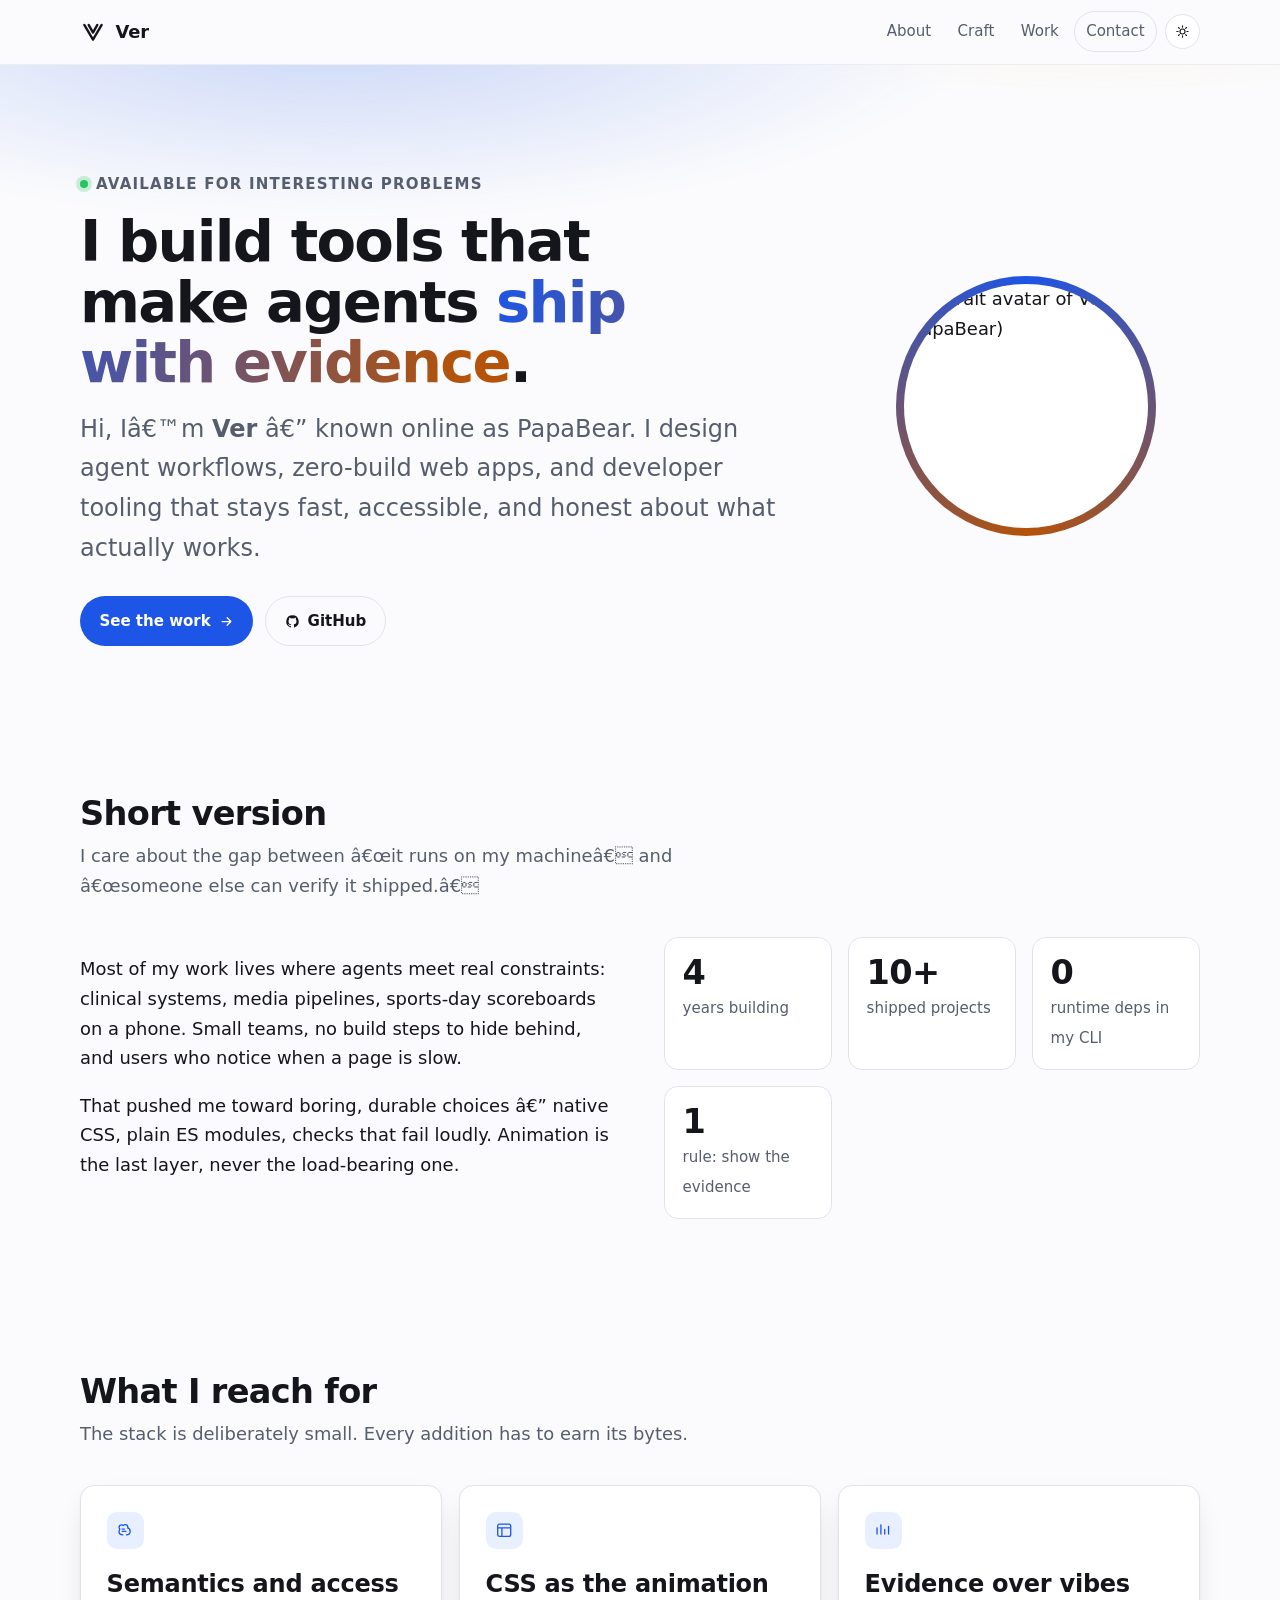
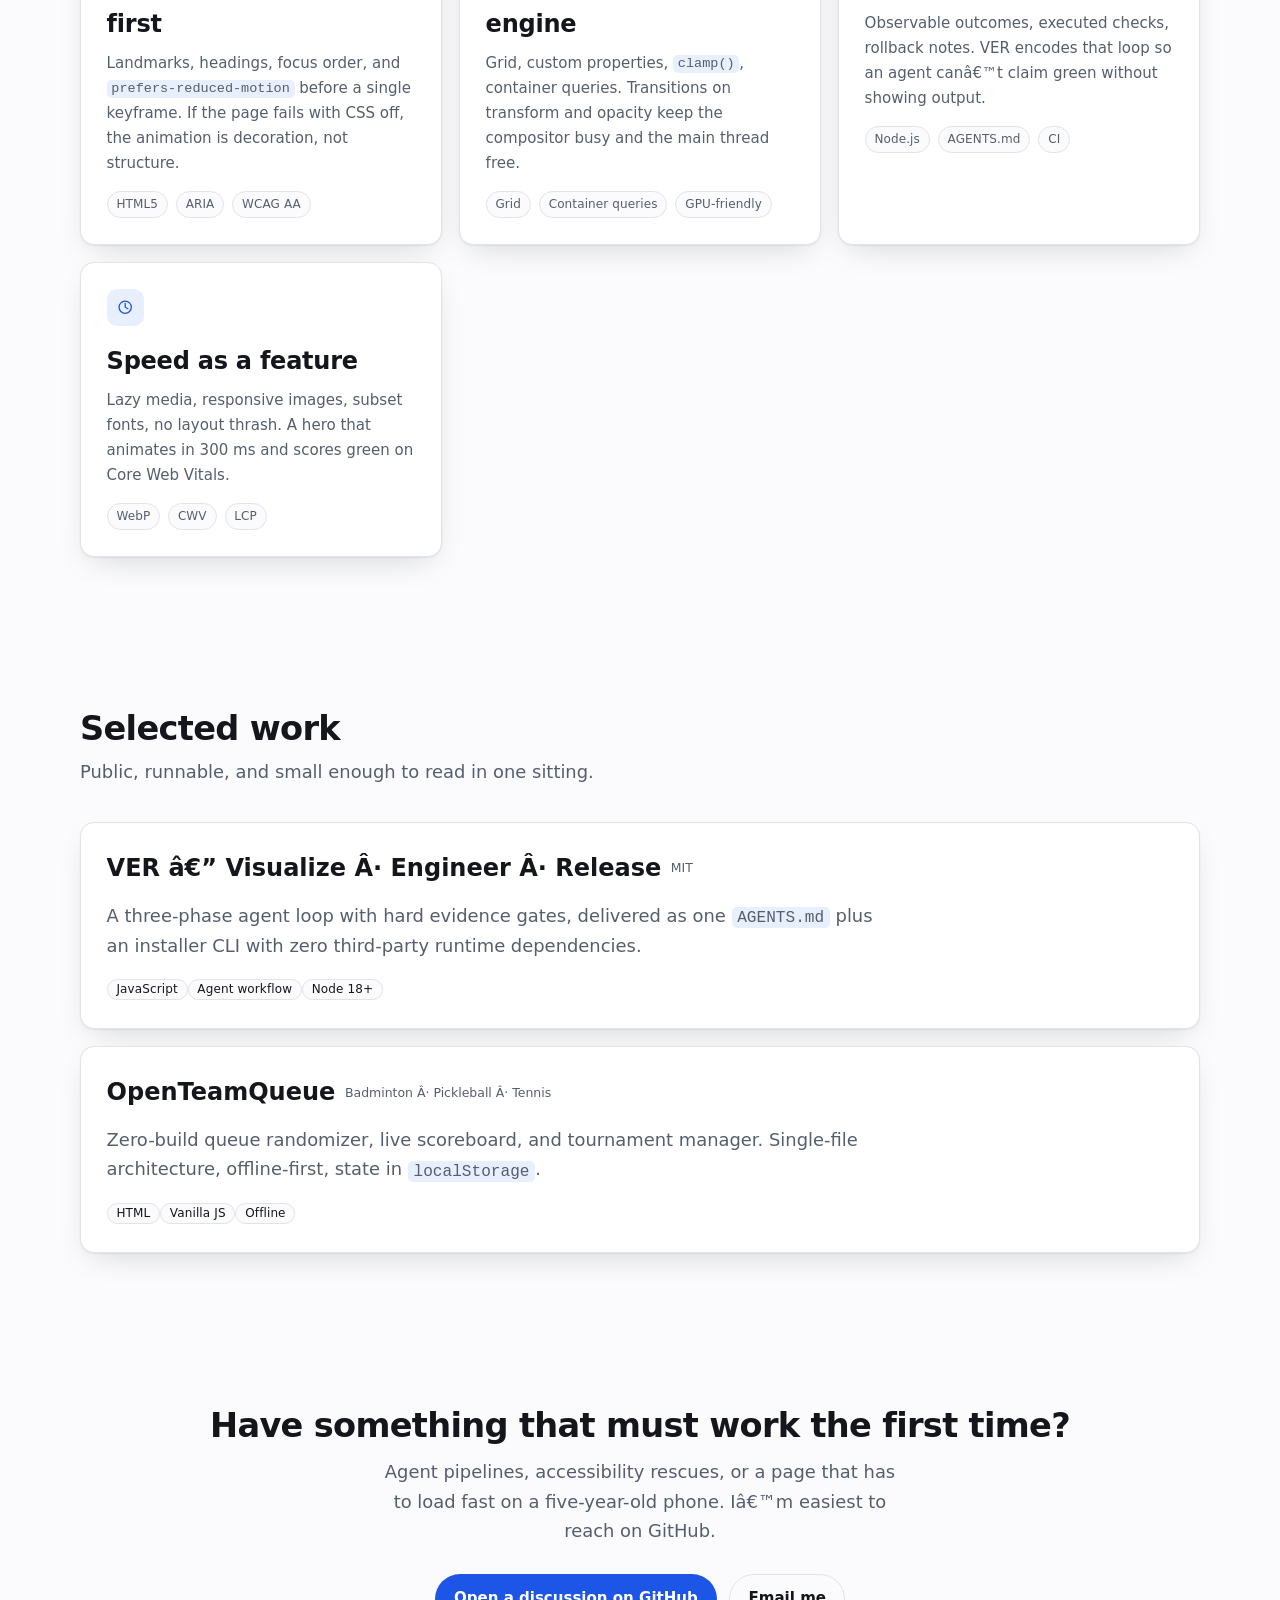
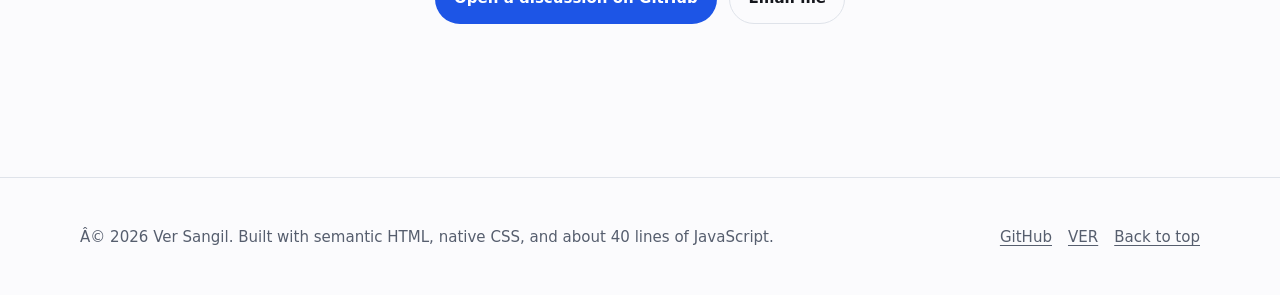
==== commit c68a6b11: "Build animated personal landing page Semantic HTML5 single-file site with fluid CSS type scale, cont" ====
--- a/index.html
+++ b/index.html
@@ -1,276 +1,520 @@
-<!DOCTYPE html>
+﻿<!DOCTYPE html>
 <html lang="en">
 <head>
-  <meta charset="UTF-8">
-  <meta name="viewport" content="width=device-width, initial-scale=1.0">
-  <meta name="description" content="Ver Sangil — Software Engineering, Healthcare IT, Full-Stack Development, AI Engineering">
-    <title>Ver Sangil</title>
-  <link rel="icon" href="https://avatars.githubusercontent.com/u/108722772?v=4" type="image/png">
-  <link rel="preconnect" href="https://fonts.googleapis.com">
-  <link rel="preconnect" href="https://fonts.gstatic.com" crossorigin>
-  <link href="https://fonts.googleapis.com/css2?family=Space+Grotesk:wght@400;500;600;700&family=Inter:wght@400;500;600&display=swap" rel="stylesheet">
-  <link rel="stylesheet" href="style.css">
+<meta charset="utf-8">
+<meta name="viewport" content="width=device-width, initial-scale=1">
+<title>Ver â€” PapaBear's Animated Personal Page</title>
+<meta name="description" content="Ver (PapaBear). I build agent workflows, zero-build apps, and developer tooling. VER, OpenTeamQueue, and more.">
+<meta name="color-scheme" content="light dark">
+<script>document.documentElement.classList.add('js');</script>
+<meta name="theme-color" content="#0b0d12" media="(prefers-color-scheme: dark)">
+<meta name="theme-color" content="#fbfbfd" media="(prefers-color-scheme: light)">
+<link rel="canonical" href="https://papabear911.github.io/">
+<link rel="icon" href="/favicon.svg" type="image/svg+xml">
+
+<meta property="og:type" content="profile">
+<meta property="og:title" content="Ver â€” PapaBear">
+<meta property="og:description" content="I build agent workflows, zero-build apps, and developer tooling.">
+<meta property="og:url" content="https://papabear911.github.io/">
+<meta property="og:image" content="https://avatars.githubusercontent.com/u/108722772?v=4">
+<meta property="profile:first_name" content="Ver">
+<meta name="twitter:card" content="summary_large_image">
+<meta name="twitter:title" content="Ver â€” PapaBear">
+<meta name="twitter:description" content="I build agent workflows, zero-build apps, and developer tooling.">
+<meta name="twitter:image" content="https://avatars.githubusercontent.com/u/108722772?v=4">
+
+<style>
+  :root {
+    --bg: #fbfbfd;
+    --surface: #ffffff;
+    --text: #14161c;
+    --muted: #565e6e;
+    --line: #dfe3ea;
+    --accent: #1d55e6;
+    --accent-2: #b45309;
+    --accent-soft: #e8efff;
+    --shadow: 0 1px 2px rgb(16 24 40 / 6%), 0 12px 32px -12px rgb(16 24 40 / 18%);
+
+    --step--1: clamp(0.88rem, 0.86rem + 0.1vw, 0.95rem);
+    --step-0: clamp(1rem, 0.96rem + 0.2vw, 1.12rem);
+    --step-1: clamp(1.2rem, 1.1rem + 0.5vw, 1.5rem);
+    --step-2: clamp(1.5rem, 1.25rem + 1.2vw, 2.1rem);
+    --step-3: clamp(2rem, 1.4rem + 3vw, 3.6rem);
+    --fluid-gap: clamp(1rem, 0.5rem + 2vw, 2rem);
+    --measure: 62ch;
+    --radius: 14px;
+    --ease-out: cubic-bezier(.22, 1, .36, 1);
+  }
+
+  @media (prefers-color-scheme: dark) {
+    :root {
+      --bg: #0b0d12;
+      --surface: #12151d;
+      --text: #eef1f7;
+      --muted: #a3adc0;
+      --line: #262c3a;
+      --accent: #7aa2ff;
+      --accent-2: #f59e0b;
+      --accent-soft: #18213a;
+      --shadow: 0 1px 2px rgb(0 0 0 / 40%), 0 16px 40px -16px rgb(0 0 0 / 60%);
+    }
+  }
+
+  :root[data-theme="dark"] {
+    --bg: #0b0d12;
+    --surface: #12151d;
+    --text: #eef1f7;
+    --muted: #a3adc0;
+    --line: #262c3a;
+    --accent: #7aa2ff;
+    --accent-2: #f59e0b;
+    --accent-soft: #18213a;
+    --shadow: 0 1px 2px rgb(0 0 0 / 40%), 0 16px 40px -16px rgb(0 0 0 / 60%);
+  }
+
+  :root[data-theme="light"] {
+    --bg: #fbfbfd;
+    --surface: #ffffff;
+    --text: #14161c;
+    --muted: #565e6e;
+    --line: #dfe3ea;
+    --accent: #1d55e6;
+    --accent-2: #b45309;
+    --accent-soft: #e8efff;
+    --shadow: 0 1px 2px rgb(16 24 40 / 6%), 0 12px 32px -12px rgb(16 24 40 / 18%);
+  }
+
+  *, *::before, *::after { box-sizing: border-box; }
+
+  html { scroll-behavior: smooth; }
+  @media (prefers-reduced-motion: reduce) { html { scroll-behavior: auto; } }
+
+  body {
+    margin: 0;
+    background: var(--bg);
+    color: var(--text);
+    font: var(--step-0)/1.65 ui-sans-serif, system-ui, -apple-system, "Segoe UI", Roboto, sans-serif;
+    -webkit-font-smoothing: antialiased;
+    text-rendering: optimizeLegibility;
+  }
+
+  img, svg { display: block; max-width: 100%; }
+  a { color: var(--accent); text-decoration-thickness: 1px; text-underline-offset: 3px; }
+
+  :focus-visible { outline: 2px solid var(--accent); outline-offset: 3px; border-radius: 6px; }
+
+  .skip {
+    position: absolute; left: -999px; top: 0; z-index: 100;
+    background: var(--surface); color: var(--text); padding: .75rem 1rem;
+    border: 1px solid var(--line); border-radius: 0 0 var(--radius) 0;
+  }
+  .skip:focus { left: 0; }
+
+  .wrap { width: min(1120px, 100% - 2 * var(--fluid-gap)); margin-inline: auto; }
+
+  /* ---------- header ---------- */
+  .site-header {
+    position: sticky; top: 0; z-index: 20;
+    backdrop-filter: blur(12px);
+    background: color-mix(in oklab, var(--bg) 82%, transparent);
+    border-bottom: 1px solid color-mix(in oklab, var(--line) 60%, transparent);
+  }
+  .site-header .wrap {
+    display: flex; align-items: center; gap: 1rem;
+    padding-block: .7rem;
+  }
+  .brand { display: inline-flex; align-items: center; gap: .6rem; font-weight: 650; color: var(--text); text-decoration: none; letter-spacing: -.01em; }
+  .brand svg { width: 26px; height: 26px; flex: none; }
+  .brand path {
+    stroke-dasharray: 120; stroke-dashoffset: 120;
+    animation: draw 1.2s var(--ease-out) .15s forwards;
+  }
+  @keyframes draw { to { stroke-dashoffset: 0; } }
+
+  .nav { margin-left: auto; display: flex; align-items: center; gap: .25rem; }
+  .nav a {
+    color: var(--muted); text-decoration: none; font-size: var(--step--1);
+    padding: .45rem .7rem; border-radius: 999px;
+    transition: color .18s ease, background-color .18s ease;
+  }
+  .nav a:hover { color: var(--text); background: var(--accent-soft); }
+  .nav-cta { color: var(--text); border: 1px solid var(--line); }
+
+  code {
+    font-family: ui-monospace, SFMono-Regular, Menlo, Consolas, monospace;
+    font-size: .9em; background: var(--accent-soft); color: inherit;
+    padding: .1em .35em; border-radius: 5px;
+  }
+
+  .theme-toggle {
+    display: inline-grid; place-items: center; width: 2.2rem; height: 2.2rem;
+    margin-left: .25rem; border: 1px solid var(--line); border-radius: 999px;
+    background: var(--surface); color: var(--text); cursor: pointer;
+    transition: transform .25s var(--ease-out), background-color .18s ease;
+  }
+  .theme-toggle:hover { transform: rotate(-12deg) scale(1.05); }
+  .theme-toggle svg { width: 15px; height: 15px; }
+
+  @media (max-width: 40rem) { .nav a:not(.nav-cta) { display: none; } }
+
+  /* ---------- hero ---------- */
+  .hero {
+    position: relative; isolation: isolate; overflow: clip;
+    padding-block: clamp(3.5rem, 8vw, 7rem) clamp(2.5rem, 6vw, 4.5rem);
+  }
+  .hero::before {
+    content: ""; position: absolute; inset: -20% -10% auto;
+    height: 70%; z-index: -1;
+    background: radial-gradient(60% 60% at 30% 20%, color-mix(in oklab, var(--accent) 22%, transparent), transparent 70%),
+                radial-gradient(50% 50% at 80% 0%, color-mix(in oklab, #f59e0b 14%, transparent), transparent 70%);
+    filter: blur(8px);
+    opacity: 0; animation: fade-in 1.4s ease .1s forwards;
+  }
+  @keyframes fade-in { to { opacity: 1; } }
+
+  .hero-grid { display: grid; gap: clamp(1.75rem, 4vw, 3.5rem); align-items: center; }
+  @media (min-width: 56rem) { .hero-grid { grid-template-columns: 1.35fr .65fr; } }
+
+  .eyebrow {
+    display: inline-flex; align-items: center; gap: .5rem;
+    font-size: var(--step--1); font-weight: 600; letter-spacing: .08em;
+    text-transform: uppercase; color: var(--muted); margin: 0 0 1rem;
+  }
+  .eyebrow::before {
+    content: ""; width: .5rem; height: .5rem; border-radius: 50%;
+    background: #22c55e; box-shadow: 0 0 0 4px color-mix(in oklab, #22c55e 22%, transparent);
+    animation: pulse 2.6s ease-in-out infinite;
+  }
+  @keyframes pulse { 50% { box-shadow: 0 0 0 8px color-mix(in oklab, #22c55e 0%, transparent); } }
+
+  h1 {
+    margin: 0 0 1rem;
+    font-size: var(--step-3); line-height: 1.05; letter-spacing: -.03em;
+    font-weight: 720; text-wrap: balance;
+  }
+  h1 .grad {
+    background: linear-gradient(100deg, var(--accent), var(--accent-2) 90%);
+    -webkit-background-clip: text; background-clip: text; color: transparent;
+  }
+  .lede { margin: 0 0 1.75rem; font-size: var(--step-1); color: var(--muted); max-width: var(--measure); text-wrap: pretty; }
+
+  .actions { display: flex; flex-wrap: wrap; gap: .75rem; }
+  .btn {
+    display: inline-flex; align-items: center; gap: .5rem;
+    padding: .72rem 1.15rem; border-radius: 999px; font-size: var(--step--1); font-weight: 600;
+    text-decoration: none; border: 1px solid transparent;
+    transition: transform .18s var(--ease-out), box-shadow .18s ease, background-color .18s ease;
+  }
+  .btn-primary { background: var(--accent); color: #fff; }
+  @media (prefers-color-scheme: dark) { .btn-primary { color: #0b0d12; } }
+  :root[data-theme="dark"] .btn-primary { color: #0b0d12; }
+  :root[data-theme="light"] .btn-primary { color: #fff; }
+  .btn-primary:hover { transform: translateY(-2px); box-shadow: 0 10px 24px -10px color-mix(in oklab, var(--accent) 80%, transparent); }
+  .btn-ghost { background: transparent; border-color: var(--line); color: var(--text); }
+  .btn-ghost:hover { background: var(--surface); transform: translateY(-2px); }
+  .btn svg { width: 15px; height: 15px; }
+  .btn-primary svg { animation: nudge 2.4s var(--ease-out) infinite; }
+  @keyframes nudge { 0%, 70%, 100% { transform: translateX(0); } 80% { transform: translateX(3px); } }
+
+  .avatar-card {
+    position: relative; isolation: isolate; justify-self: center;
+    width: min(260px, 62vw); aspect-ratio: 1;
+    border-radius: 50%; padding: .5rem;
+  }
+  .avatar-card::before {
+    content: ""; position: absolute; inset: 0; z-index: -1; border-radius: 50%;
+    background: conic-gradient(from 0deg, var(--accent), var(--accent-2), var(--accent));
+    animation: spin-border 9s linear infinite;
+  }
+  .avatar-card img { width: 100%; height: 100%; border-radius: 50%; object-fit: cover; background: var(--surface); }
+  @keyframes spin-border { to { transform: rotate(360deg); } }
+  .avatar-card:hover::before { animation-play-state: paused; }
+
+  /* ---------- sections ---------- */
+  section { padding-block: clamp(2.75rem, 6vw, 5rem); }
+  .section-head { max-width: var(--measure); margin-bottom: clamp(1.5rem, 3vw, 2.25rem); }
+  h2 { margin: 0 0 .5rem; font-size: var(--step-2); letter-spacing: -.02em; line-height: 1.15; text-wrap: balance; }
+  .section-head p { margin: 0; color: var(--muted); }
+
+  .cards { display: grid; gap: 1.1rem; grid-template-columns: repeat(auto-fit, minmax(min(100%, 17rem), 1fr)); }
+
+  .card {
+    container-type: inline-size;
+    background: var(--surface); border: 1px solid var(--line); border-radius: var(--radius);
+    padding: clamp(1.1rem, 3cqi, 1.6rem); box-shadow: var(--shadow);
+    transition: transform .22s var(--ease-out), border-color .22s ease;
+  }
+  .card:hover { transform: translateY(-4px); border-color: color-mix(in oklab, var(--accent) 45%, var(--line)); }
+  .card h3 { margin: 0 0 .4rem; font-size: var(--step-1); letter-spacing: -.01em; }
+  .card p { margin: 0 0 1rem; color: var(--muted); font-size: var(--step--1); }
+  .card .meta { display: flex; align-items: center; gap: .5rem; flex-wrap: wrap; font-size: .78rem; color: var(--muted); }
+  .tag {
+    border: 1px solid var(--line); border-radius: 999px; padding: .15rem .55rem;
+    background: var(--bg); font-size: .75rem; letter-spacing: .01em;
+  }
+  .card-icon { width: 2.35rem; height: 2.35rem; border-radius: 10px; display: grid; place-items: center; background: var(--accent-soft); color: var(--accent); margin-bottom: 1rem; }
+  .card-icon svg { width: 1.15rem; height: 1.15rem; }
+  @container (min-width: 26rem) { .card { padding: 1.75rem; } }
+
+  .work-list { display: grid; gap: 1.1rem; }
+  .work-item {
+    display: grid; gap: .75rem; text-decoration: none; color: inherit;
+    background: var(--surface); border: 1px solid var(--line); border-radius: var(--radius);
+    padding: clamp(1.1rem, 2.5vw, 1.6rem); box-shadow: var(--shadow);
+    transition: transform .22s var(--ease-out), border-color .22s ease;
+  }
+  .work-item:hover { transform: translateY(-3px); border-color: color-mix(in oklab, var(--accent) 45%, var(--line)); }
+  .work-item h3 { margin: 0; font-size: var(--step-1); display: flex; align-items: center; gap: .6rem; flex-wrap: wrap; }
+  .work-item p { margin: 0; color: var(--muted); max-width: 68ch; }
+  .work-item .stars { font-size: .78rem; color: var(--muted); font-weight: 500; }
+
+  .split { display: grid; gap: clamp(1.75rem, 4vw, 3rem); }
+  @media (min-width: 52rem) { .split { grid-template-columns: 1fr 1fr; } }
+
+  .facts { display: grid; grid-template-columns: repeat(auto-fit, minmax(min(100%, 9rem), 1fr)); gap: 1rem; }
+  .fact { border: 1px solid var(--line); border-radius: var(--radius); padding: 1.1rem; background: var(--surface); }
+  .fact b { display: block; font-size: var(--step-2); letter-spacing: -.02em; line-height: 1.1; }
+  .fact span { color: var(--muted); font-size: var(--step--1); }
+
+  .contact { text-align: center; }
+  .contact h2 { margin-bottom: .75rem; }
+  .contact p { margin: 0 auto 1.75rem; color: var(--muted); max-width: 46ch; }
+
+  footer {
+    border-top: 1px solid var(--line); margin-top: clamp(3rem, 6vw, 5rem);
+    padding-block: 2rem; color: var(--muted); font-size: var(--step--1);
+  }
+  footer .wrap { display: flex; flex-wrap: wrap; gap: .75rem 1.25rem; align-items: center; justify-content: space-between; }
+  footer nav { display: flex; flex-wrap: wrap; gap: .25rem 1rem; }
+  footer a { color: var(--muted); display: inline-flex; align-items: center; min-height: 2.75rem; }
+  footer a:hover { color: var(--text); }
+
+  /* ---------- reveal (IntersectionObserver) ---------- */
+  .reveal { transition: opacity .7s var(--ease-out), transform .7s var(--ease-out); }
+  .js .reveal { opacity: 0; transform: translateY(18px); }
+  .js .reveal.is-visible { opacity: 1; transform: none; }
+
+  /* stagger children of a revealed group */
+  .reveal.is-visible .stagger > * { animation: rise .6s var(--ease-out) backwards; }
+  .reveal.is-visible .stagger > *:nth-child(1) { animation-delay: .05s; }
+  .reveal.is-visible .stagger > *:nth-child(2) { animation-delay: .12s; }
+  .reveal.is-visible .stagger > *:nth-child(3) { animation-delay: .19s; }
+  .reveal.is-visible .stagger > *:nth-child(4) { animation-delay: .26s; }
+  @keyframes rise { from { opacity: 0; transform: translateY(14px); } }
+
+  @media (prefers-reduced-motion: reduce) {
+    *, *::before, *::after {
+      animation-duration: .001ms !important;
+      animation-iteration-count: 1 !important;
+      transition-duration: .001ms !important;
+      scroll-behavior: auto !important;
+    }
+    .avatar-card { animation: none; background: var(--accent); }
+    .avatar-card::before { animation: none; background: var(--accent); }
+    .reveal { opacity: 1; transform: none; }
+  }
+</style>
 </head>
 <body>
-  <div class="watermark" aria-hidden="true"></div>
-  <a href="#main" class="skip-link">Skip to content</a>
-
-  <nav class="nav" aria-label="Main navigation">
-    <div class="nav-inner">
-      <a class="nav-logo" href="#main">VSS</a>
-      <ul class="nav-links" role="list">
-        <li><a href="#about">About</a></li>
-        <li><a href="#expertise">Expertise</a></li>
-        <li><a href="#projects">Projects</a></li>
-        <li><a href="#stack">Stack</a></li>
-        <li><a href="https://github.com/PapaBear911" target="_blank" rel="noopener noreferrer">GitHub <span class="sr-only">(opens in new tab)</span></a></li>
-      </ul>
+
+<a class="skip" href="#main">Skip to content</a>
+
+<header class="site-header">
+  <div class="wrap">
+    <a class="brand" href="#top" aria-label="Ver â€” home">
+      <svg viewBox="0 0 24 24" fill="none" aria-hidden="true" focusable="false">
+        <path d="M4 5.5 12 19l8-13.5M8 5.5l4 7 4-7" stroke="currentColor" stroke-width="2.2" stroke-linecap="round" stroke-linejoin="round"/>
+      </svg>
+      <span>Ver</span>
+    </a>
+    <nav class="nav" aria-label="Primary">
+      <a href="#about">About</a>
+      <a href="#craft">Craft</a>
+      <a href="#work">Work</a>
+      <a class="nav-cta" href="#contact">Contact</a>
+      <button class="theme-toggle" type="button" id="themeToggle" aria-label="Switch color theme" aria-pressed="false">
+        <svg viewBox="0 0 24 24" fill="none" aria-hidden="true" focusable="false">
+          <path d="M12 3v2m0 14v2M3 12h2m14 0h2M5.6 5.6l1.4 1.4m10 10 1.4 1.4m0-12.8-1.4 1.4m-10 10-1.4 1.4" stroke="currentColor" stroke-width="1.8" stroke-linecap="round"/>
+          <circle cx="12" cy="12" r="4" stroke="currentColor" stroke-width="1.8"/>
+        </svg>
+      </button>
+    </nav>
+  </div>
+</header>
+
+<main id="main">
+  <section class="hero" id="top" aria-labelledby="hero-title">
+    <div class="wrap hero-grid">
+      <div>
+        <p class="eyebrow">Available for interesting problems</p>
+        <h1 id="hero-title">I build tools that make agents <span class="grad">ship with evidence</span>.</h1>
+        <p class="lede">Hi, Iâ€™m <strong>Ver</strong> â€” known online as PapaBear. I design agent workflows, zero-build web apps, and developer tooling that stays fast, accessible, and honest about what actually works.</p>
+        <div class="actions">
+          <a class="btn btn-primary" href="#work">
+            See the work
+            <svg viewBox="0 0 24 24" fill="none" aria-hidden="true" focusable="false"><path d="M5 12h14m-6-6 6 6-6 6" stroke="currentColor" stroke-width="2" stroke-linecap="round" stroke-linejoin="round"/></svg>
+          </a>
+          <a class="btn btn-ghost" href="https://github.com/PapaBear911" rel="me noopener">
+            <svg viewBox="0 0 24 24" fill="currentColor" aria-hidden="true" focusable="false"><path d="M12 2a10 10 0 0 0-3.16 19.49c.5.09.68-.22.68-.48v-1.7c-2.78.6-3.37-1.34-3.37-1.34-.45-1.16-1.1-1.47-1.1-1.47-.9-.62.07-.6.07-.6 1 .07 1.53 1.03 1.53 1.03.88 1.52 2.31 1.08 2.87.83.09-.65.35-1.09.63-1.34-2.22-.25-4.55-1.11-4.55-4.94 0-1.09.39-1.98 1.03-2.68-.1-.25-.45-1.27.1-2.65 0 0 .84-.27 2.75 1.02a9.5 9.5 0 0 1 5 0c1.91-1.29 2.75-1.02 2.75-1.02.55 1.38.2 2.4.1 2.65.64.7 1.03 1.59 1.03 2.68 0 3.84-2.34 4.68-4.57 4.93.36.31.68.92.68 1.85v2.74c0 .27.18.58.69.48A10 10 0 0 0 12 2Z"/></svg>
+            GitHub
+          </a>
+        </div>
+      </div>
+      <div class="avatar-card">
+        <img src="https://avatars.githubusercontent.com/u/108722772?v=4" width="460" height="460" alt="Portrait avatar of Ver (PapaBear)" decoding="async" fetchpriority="high">
+      </div>
     </div>
-  </nav>
-
-  <main id="main">
-    <header class="hero">
-      <div class="parallax-layer" data-speed="0.15" aria-hidden="true"></div>
-      <div class="parallax-layer" data-speed="0.35" aria-hidden="true"></div>
-      <div class="parallax-layer" data-speed="0.55" aria-hidden="true"></div>
-      <div class="hero-inner reveal">
-        <div class="hero-eyebrow">Software Engineering · Healthcare IT · AI Engineering</div>
-        <h1>Ver Sangil</h1>
-        <p class="hero-sub">Building enterprise healthcare systems, full-stack applications, and autonomous AI engineering workflows. Focused on audit-first debugging, minimal safe fixes, and knowledge that compounds.</p>
-        <div class="hero-actions">
-          <a href="#expertise" class="btn btn-primary">Explore Expertise</a>
-          <a href="https://github.com/PapaBear911" target="_blank" rel="noopener noreferrer" class="btn btn-ghost">GitHub Profile</a>
+  </section>
+
+  <section id="about" aria-labelledby="about-title">
+    <div class="wrap reveal">
+      <div class="section-head">
+        <h2 id="about-title">Short version</h2>
+        <p>I care about the gap between â€œit runs on my machineâ€ and â€œsomeone else can verify it shipped.â€</p>
+      </div>
+      <div class="split">
+        <div>
+          <p>Most of my work lives where agents meet real constraints: clinical systems, media pipelines, sports-day scoreboards on a phone. Small teams, no build steps to hide behind, and users who notice when a page is slow.</p>
+          <p>That pushed me toward boring, durable choices â€” native CSS, plain ES modules, checks that fail loudly. Animation is the last layer, never the load-bearing one.</p>
         </div>
-      </div>
-    </header>
-
-    <section id="about" class="section section--about">
-      <div class="container">
-        <div class="profile-card">
-          <div class="profile-image">
-            <img src="https://avatars.githubusercontent.com/u/108722772?v=4" alt="Ver Sangil — profile photo" loading="eager" width="160" height="160">
-          </div>
-          <div class="profile-content">
-            <h2>About</h2>
-            <p>A hands-on technology professional combining healthcare information systems, full-stack software engineering, database administration, enterprise system implementation, and AI-powered engineering automation.</p>
-            <p>Long-term focus: building intelligent, reliable, and increasingly autonomous software engineering systems that blend traditional engineering discipline with modern AI capabilities.</p>
-            <blockquote cite="#philosophy">
-              <p>Don't guess. Inspect. Identify and fix the root cause. Verify actual results before declaring completion.</p>
-            </blockquote>
-          </div>
+        <div class="facts stagger">
+          <div class="fact"><b>4</b><span>years building</span></div>
+          <div class="fact"><b>10+</b><span>shipped projects</span></div>
+          <div class="fact"><b>0</b><span>runtime deps in my CLI</span></div>
+          <div class="fact"><b>1</b><span>rule: show the evidence</span></div>
         </div>
       </div>
-    </section>
-
-    <section id="expertise" class="section section--expertise">
-      <div class="container">
-        <h2 class="reveal">Expertise</h2>
-          <div class="expertise-grid reveal-group">
-          <article class="expertise-card reveal">
-            <div class="expertise-icon" aria-hidden="true">
-              <svg xmlns="http://www.w3.org/2000/svg" viewBox="0 0 24 24" fill="none" stroke="currentColor" stroke-width="1.5" stroke-linecap="round" stroke-linejoin="round"><path d="M12 3v18"/><path d="M3 12h18"/><rect x="5" y="5" width="14" height="14" rx="2"/><path d="M8 5V3"/><path d="M16 5V3"/><path d="M8 21v-2"/><path d="M16 21v-2"/></svg>
-            </div>
-            <h3>Healthcare IT</h3>
-            <p>Hospital information systems, EMR/EHR, PhilHealth eClaims, healthcare workflow automation, and regulatory compliance reporting.</p>
-          </article>
-          <article class="expertise-card reveal">
-            <div class="expertise-icon" aria-hidden="true">
-              <svg xmlns="http://www.w3.org/2000/svg" viewBox="0 0 24 24" fill="none" stroke="currentColor" stroke-width="1.5" stroke-linecap="round" stroke-linejoin="round"><polyline points="16 18 22 12 16 6"/><polyline points="8 6 2 12 8 18"/></svg>
-            </div>
-            <h3>Full-Stack Development</h3>
-            <p>C# / .NET / ASP.NET Web API backends with Angular frontends. RESTful APIs, enterprise architecture, legacy modernization.</p>
-          </article>
-          <article class="expertise-card">
-            <div class="expertise-icon" aria-hidden="true">
-              <svg xmlns="http://www.w3.org/2000/svg" viewBox="0 0 24 24" fill="none" stroke="currentColor" stroke-width="1.5" stroke-linecap="round" stroke-linejoin="round"><ellipse cx="12" cy="5" rx="9" ry="3"/><path d="M21 12c0 1.66-4 3-9 3s-9-1.34-9-3"/><path d="M3 5v14c0 1.66 4 3 9 3s9-1.34 9-3V5"/></svg>
-            </div>
-            <h3>Database Engineering</h3>
-            <p>SQL Server 2014/2022, T-SQL, stored procedures, query optimization, index analysis, and custom migration systems.</p>
-          </article>
-          <article class="expertise-card">
-            <div class="expertise-icon" aria-hidden="true">
-              <svg xmlns="http://www.w3.org/2000/svg" viewBox="0 0 24 24" fill="none" stroke="currentColor" stroke-width="1.5" stroke-linecap="round" stroke-linejoin="round"><path d="M12 2a7 7 0 0 1 7 7c0 5-7 13-7 13S5 14 5 9a7 7 0 0 1 7-7z"/><circle cx="12" cy="9" r="2.5"/></svg>
-            </div>
-            <h3>AI Engineering</h3>
-            <p>MCP, multi-agent orchestration, RAG, repository intelligence, local LLMs (Ollama, Qwen Coder, Llama), and automated code auditing.</p>
-          </article>
-          <article class="expertise-card">
-            <div class="expertise-icon" aria-hidden="true">
-              <svg xmlns="http://www.w3.org/2000/svg" viewBox="0 0 24 24" fill="none" stroke="currentColor" stroke-width="1.5" stroke-linecap="round" stroke-linejoin="round"><rect x="2" y="3" width="20" height="14" rx="2"/><path d="M8 21h8"/><path d="M12 17v4"/><path d="M7 8h4"/><path d="M7 12h10"/></svg>
-            </div>
-            <h3>Infrastructure</h3>
-            <p>Windows Server, IIS, Azure Blob Storage, Git, ClickOnce deployment, and production/QA environment troubleshooting.</p>
-          </article>
-          <article class="expertise-card">
-            <div class="expertise-icon" aria-hidden="true">
-              <svg xmlns="http://www.w3.org/2000/svg" viewBox="0 0 24 24" fill="none" stroke="currentColor" stroke-width="1.5" stroke-linecap="round" stroke-linejoin="round"><path d="M14 2H6a2 2 0 0 0-2 2v16a2 2 0 0 0 2 2h12a2 2 0 0 0 2-2V8z"/><polyline points="14 2 14 8 20 8"/><line x1="16" y1="13" x2="8" y2="13"/><line x1="16" y1="17" x2="8" y2="17"/></svg>
-            </div>
-            <h3>System Implementation</h3>
-            <p>Enterprise application deployment, release management, cross-branch reconciliation, and HIS modernization.</p>
-          </article>
-        </div>
-      </div>
-    </section>
-
-    <section id="projects" class="section section--projects">
-      <div class="container">
-        <h2 class="reveal">Projects &amp; Initiatives</h2>
-        <div class="projects-grid reveal-group">
-          <article class="project-card">
-            <div class="project-tag" aria-hidden="true">Featured</div>
-            <h3>MEDIX-MCP</h3>
-            <p>A headless engineering knowledge and repository intelligence platform connecting AI agents with source code, SQL databases, Git repos, and technical documentation.</p>
-            <ul class="project-tech">
-              <li>MCP</li>
-              <li>Repository Intelligence</li>
-              <li>AI Agents</li>
-            </ul>
-          </article>
-          <article class="project-card">
-            <div class="project-tag" aria-hidden="true">Healthcare</div>
-            <h3>HIS Modernization</h3>
-            <p>Modernization and reconciliation of legacy Medix applications with the unified HIS2 architecture — backend, frontend, database, and release-branch consistency.</p>
-            <ul class="project-tech">
-              <li>SQL Server</li>
-              <li>.NET</li>
-              <li>Angular</li>
-            </ul>
-          </article>
-          <article class="project-card">
-            <div class="project-tag" aria-hidden="true">AI</div>
-            <h3>SENTINEL</h3>
-            <p>Evidence-driven engineering audit and verification agent: investigate issues, identify root causes, apply safe corrections, and verify results.</p>
-            <ul class="project-tech">
-              <li>Multi-Agent</li>
-              <li>RAG</li>
-              <li>Code Auditing</li>
-            </ul>
-          </article>
-          <article class="project-card">
-            <div class="project-tag" aria-hidden="true">Concept</div>
-            <h3>VerCoder</h3>
-            <p>Unified AI programming agent combining fast engineering decisions with deeper verification and reasoning for full-stack development.</p>
-            <ul class="project-tech">
-              <li>AI Orchestration</li>
-              <li>Full-Stack</li>
-            </ul>
-          </article>
-        </div>
-      </div>
-    </section>
-
-    <section id="stack" class="section section--stack">
-      <div class="container">
-        <h2 class="reveal">Technology Stack</h2>
-        <div class="stack-grid reveal-group">
-          <div class="stack-group">
-            <h3>Backend</h3>
-            <ul class="stack-list" role="list">
-              <li>C#</li>
-              <li>.NET / ASP.NET</li>
-              <li>ASP.NET Web API</li>
-              <li>RESTful APIs</li>
-              <li>T-SQL</li>
-            </ul>
-          </div>
-          <div class="stack-group">
-            <h3>Frontend</h3>
-            <ul class="stack-list" role="list">
-              <li>Angular</li>
-              <li>TypeScript</li>
-              <li>JavaScript</li>
-              <li>HTML5</li>
-              <li>CSS</li>
-            </ul>
-          </div>
-          <div class="stack-group">
-            <h3>Database</h3>
-            <ul class="stack-list" role="list">
-              <li>SQL Server 2014</li>
-              <li>SQL Server 2022</li>
-              <li>Stored Procedures</li>
-              <li>Query Optimization</li>
-              <li>Index Analysis</li>
-            </ul>
-          </div>
-          <div class="stack-group">
-            <h3>DevOps & AI</h3>
-            <ul class="stack-list" role="list">
-              <li>Git</li>
-              <li>PowerShell</li>
-              <li>Windows Server</li>
-              <li>Azure Blob Storage</li>
-              <li>Ollama / Qwen / Llama</li>
-              <li>MCP / RAG</li>
-            </ul>
-          </div>
-        </div>
-      </div>
-    </section>
-  </main>
-
-  <script>
-    (function () {
-      document.documentElement.classList.add('js');
-      var prefersReduced = window.matchMedia('(prefers-reduced-motion: reduce)').matches;
-
-      if (!prefersReduced) {
-        // ── Parallax layers (depth illusion) ─────────────
-        var layers = document.querySelectorAll('.parallax-layer');
-        var ticking = false;
-
-        function updateParallax() {
-          var scrollY = window.pageYOffset;
-          layers.forEach(function (layer) {
-            var speed = layer.getAttribute('data-speed') || 0.2;
-            var y = -(scrollY * speed);
-            layer.style.transform = 'translate3d(0, ' + y + 'px, 0)';
-          });
-          ticking = false;
-        }
-
-        window.addEventListener('scroll', function () {
-          if (!ticking) {
-            window.requestAnimationFrame(updateParallax);
-            ticking = true;
-          }
-        });
-        updateParallax();
-
-        // ── Scroll reveal (Intersection Observer) ────────
-        var revealObserver = new IntersectionObserver(function (entries) {
-          entries.forEach(function (entry) {
-            if (entry.isIntersecting) {
-              entry.target.classList.add('is-visible');
-              revealObserver.unobserve(entry.target);
-            }
-          });
-        }, { threshold: 0.1, rootMargin: '0px 0px -10% 0px' });
-
-        document.querySelectorAll('.reveal, .section').forEach(function (el) {
-          revealObserver.observe(el);
-        });
-
-        // Stagger children of reveal-groups
-        document.querySelectorAll('.reveal-group').forEach(function (group) {
-          group.querySelectorAll('.reveal').forEach(function (el, i) {
-            el.style.setProperty('--reveal-delay', (i * 0.08) + 's');
-          });
-        });
+    </div>
+  </section>
+
+  <section id="craft" aria-labelledby="craft-title">
+    <div class="wrap reveal">
+      <div class="section-head">
+        <h2 id="craft-title">What I reach for</h2>
+        <p>The stack is deliberately small. Every addition has to earn its bytes.</p>
+      </div>
+      <div class="cards stagger">
+        <article class="card">
+          <div class="card-icon"><svg viewBox="0 0 24 24" fill="none" aria-hidden="true"><path d="M9 18c-3 0-5-1.5-5-4 0-1.5.5-2.5 1-3.5-.5-.5-1-1-1-2 0-2 1.5-3.5 3.5-3.5.8 0 1.5.3 2 .7C10.5 5 11.2 4.7 12 4.7c2.2 0 3.5 1.3 3.5 3 0 .5 0 1-.2 1.4 1.8.6 3.2 2 3.2 4.2 0 2.6-2 4.7-5 4.7" stroke="currentColor" stroke-width="1.7" stroke-linecap="round"/><path d="M8 10.5h3m-3 3h5" stroke="currentColor" stroke-width="1.7" stroke-linecap="round"/></svg></div>
+          <h3>Semantics and access first</h3>
+          <p>Landmarks, headings, focus order, and <code>prefers-reduced-motion</code> before a single keyframe. If the page fails with CSS off, the animation is decoration, not structure.</p>
+          <div class="meta"><span class="tag">HTML5</span><span class="tag">ARIA</span><span class="tag">WCAG AA</span></div>
+        </article>
+        <article class="card">
+          <div class="card-icon"><svg viewBox="0 0 24 24" fill="none" aria-hidden="true"><rect x="3.5" y="4" width="17" height="16" rx="2.5" stroke="currentColor" stroke-width="1.7"/><path d="M3.5 9h17M9 9v11" stroke="currentColor" stroke-width="1.7"/></svg></div>
+          <h3>CSS as the animation engine</h3>
+          <p>Grid, custom properties, <code>clamp()</code>, container queries. Transitions on transform and opacity keep the compositor busy and the main thread free.</p>
+          <div class="meta"><span class="tag">Grid</span><span class="tag">Container queries</span><span class="tag">GPU-friendly</span></div>
+        </article>
+        <article class="card">
+          <div class="card-icon"><svg viewBox="0 0 24 24" fill="none" aria-hidden="true"><path d="M4 17V9m5 8V5m5 12v-6m5 6V7" stroke="currentColor" stroke-width="1.7" stroke-linecap="round"/></svg></div>
+          <h3>Evidence over vibes</h3>
+          <p>Observable outcomes, executed checks, rollback notes. VER encodes that loop so an agent canâ€™t claim green without showing output.</p>
+          <div class="meta"><span class="tag">Node.js</span><span class="tag">AGENTS.md</span><span class="tag">CI</span></div>
+        </article>
+        <article class="card">
+          <div class="card-icon"><svg viewBox="0 0 24 24" fill="none" aria-hidden="true"><circle cx="12" cy="12" r="8" stroke="currentColor" stroke-width="1.7"/><path d="M12 7v5l3.5 2" stroke="currentColor" stroke-width="1.7" stroke-linecap="round"/></svg></div>
+          <h3>Speed as a feature</h3>
+          <p>Lazy media, responsive images, subset fonts, no layout thrash. A hero that animates in 300 ms and scores green on Core Web Vitals.</p>
+          <div class="meta"><span class="tag">WebP</span><span class="tag">CWV</span><span class="tag">LCP</span></div>
+        </article>
+      </div>
+    </div>
+  </section>
+
+  <section id="work" aria-labelledby="work-title">
+    <div class="wrap reveal">
+      <div class="section-head">
+        <h2 id="work-title">Selected work</h2>
+        <p>Public, runnable, and small enough to read in one sitting.</p>
+      </div>
+      <div class="work-list stagger">
+        <a class="work-item" href="https://github.com/PapaBear911/VER" rel="noopener">
+          <h3>VER â€” Visualize Â· Engineer Â· Release <span class="stars">MIT</span></h3>
+          <p>A three-phase agent loop with hard evidence gates, delivered as one <code>AGENTS.md</code> plus an installer CLI with zero third-party runtime dependencies.</p>
+          <div class="meta"><span class="tag">JavaScript</span><span class="tag">Agent workflow</span><span class="tag">Node 18+</span></div>
+        </a>
+        <a class="work-item" href="https://github.com/PapaBear911/OpenTeamQueue" rel="noopener">
+          <h3>OpenTeamQueue <span class="stars">Badminton Â· Pickleball Â· Tennis</span></h3>
+          <p>Zero-build queue randomizer, live scoreboard, and tournament manager. Single-file architecture, offline-first, state in <code>localStorage</code>.</p>
+          <div class="meta"><span class="tag">HTML</span><span class="tag">Vanilla JS</span><span class="tag">Offline</span></div>
+        </a>
+      </div>
+    </div>
+  </section>
+
+  <section class="contact" id="contact" aria-labelledby="contact-title">
+    <div class="wrap reveal">
+      <h2 id="contact-title">Have something that must work the first time?</h2>
+      <p>Agent pipelines, accessibility rescues, or a page that has to load fast on a five-year-old phone. Iâ€™m easiest to reach on GitHub.</p>
+      <div class="actions" style="justify-content:center">
+        <a class="btn btn-primary" href="https://github.com/PapaBear911" rel="me noopener">Open a discussion on GitHub</a>
+        <a class="btn btn-ghost" href="mailto:?subject=Hello%20Ver">Email me</a>
+      </div>
+    </div>
+  </section>
+</main>
+
+<footer>
+  <div class="wrap">
+    <p>Â© <span id="year">2026</span> Ver Sangil. Built with semantic HTML, native CSS, and about 40 lines of JavaScript.</p>
+    <nav aria-label="Elsewhere">
+      <a href="https://github.com/PapaBear911" rel="me noopener">GitHub</a>
+      <a href="https://github.com/PapaBear911/VER" rel="noopener">VER</a>
+      <a href="#top">Back to top</a>
+    </nav>
+  </div>
+</footer>
+
+<script type="application/ld+json">
+{"@context":"https://schema.org","@type":"Person","name":"Ver Sangil","alternateName":"PapaBear","url":"https://papabear911.github.io/","image":"https://avatars.githubusercontent.com/u/108722772?v=4","sameAs":["https://github.com/PapaBear911"],"jobTitle":"Software Engineer","knowsAbout":["Agent workflows","Accessibility","Frontend performance","Node.js"]}
+</script>
+
+<script>
+(() => {
+  const root = document.documentElement;
+  const toggle = document.getElementById('themeToggle');
+  const KEY = 'theme';
+
+  const apply = (mode) => {
+    if (mode) root.dataset.theme = mode; else delete root.dataset.theme;
+    toggle.setAttribute('aria-pressed', String(mode === 'dark'));
+  };
+
+  try { apply(localStorage.getItem(KEY)); } catch {}
+
+  toggle.addEventListener('click', () => {
+    const dark = root.dataset.theme === 'dark'
+      || (!root.dataset.theme && matchMedia('(prefers-color-scheme: dark)').matches);
+    const next = dark ? 'light' : 'dark';
+    apply(next);
+    try { localStorage.setItem(KEY, next); } catch {}
+  });
+
+  document.getElementById('year').textContent = new Date().getFullYear();
+
+  const items = document.querySelectorAll('.reveal');
+  if (!('IntersectionObserver' in window) || matchMedia('(prefers-reduced-motion: reduce)').matches) {
+    items.forEach((el) => el.classList.add('is-visible'));
+    return;
+  }
+  const io = new IntersectionObserver((entries) => {
+    for (const entry of entries) {
+      if (!entry.isIntersecting) continue;
+      entry.target.classList.add('is-visible');
+      io.unobserve(entry.target);
+    }
+    // sweep: sections skipped by an anchor jump are already above the viewport
+    for (const el of items) {
+      if (el.classList.contains('is-visible')) continue;
+      if (el.getBoundingClientRect().top < innerHeight) {
+        el.classList.add('is-visible');
+        io.unobserve(el);
       }
-    })();
-  </script>
-
-  <footer class="footer">
-    <div class="container">
-      <p>Ver Sangil &middot; PapaBear911</p>
-      <p class="footer-tagline">Audit &rarr; Act &rarr; Persist &rarr; Repeat</p>
-      <nav aria-label="Social links">
-        <ul class="footer-links" role="list">
-          <li><a href="https://github.com/PapaBear911" target="_blank" rel="noopener noreferrer">GitHub</a></li>
-        </ul>
-      </nav>
-    </div>
-  </footer>
+    }
+  }, { rootMargin: '0px 0px -8% 0px', threshold: 0.12 });
+  items.forEach((el) => io.observe(el));
+})();
+</script>
 </body>
 </html>
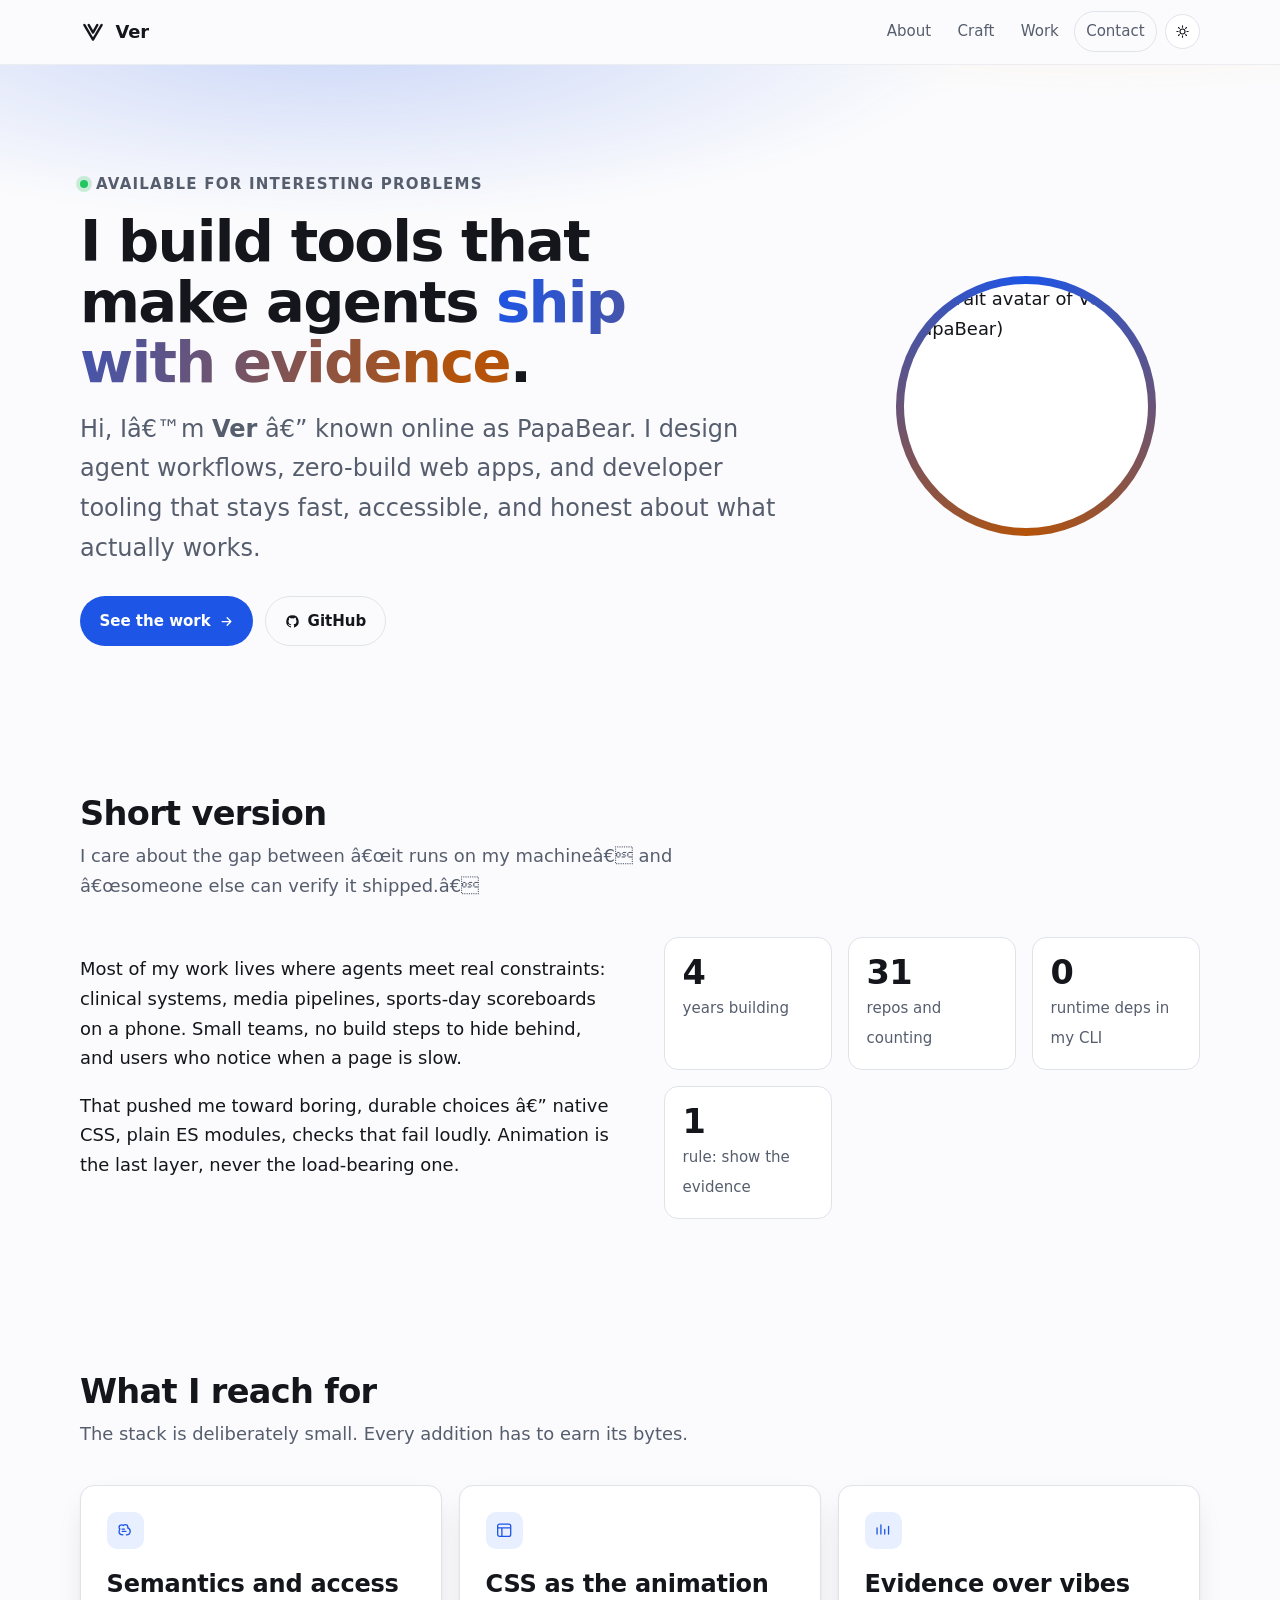
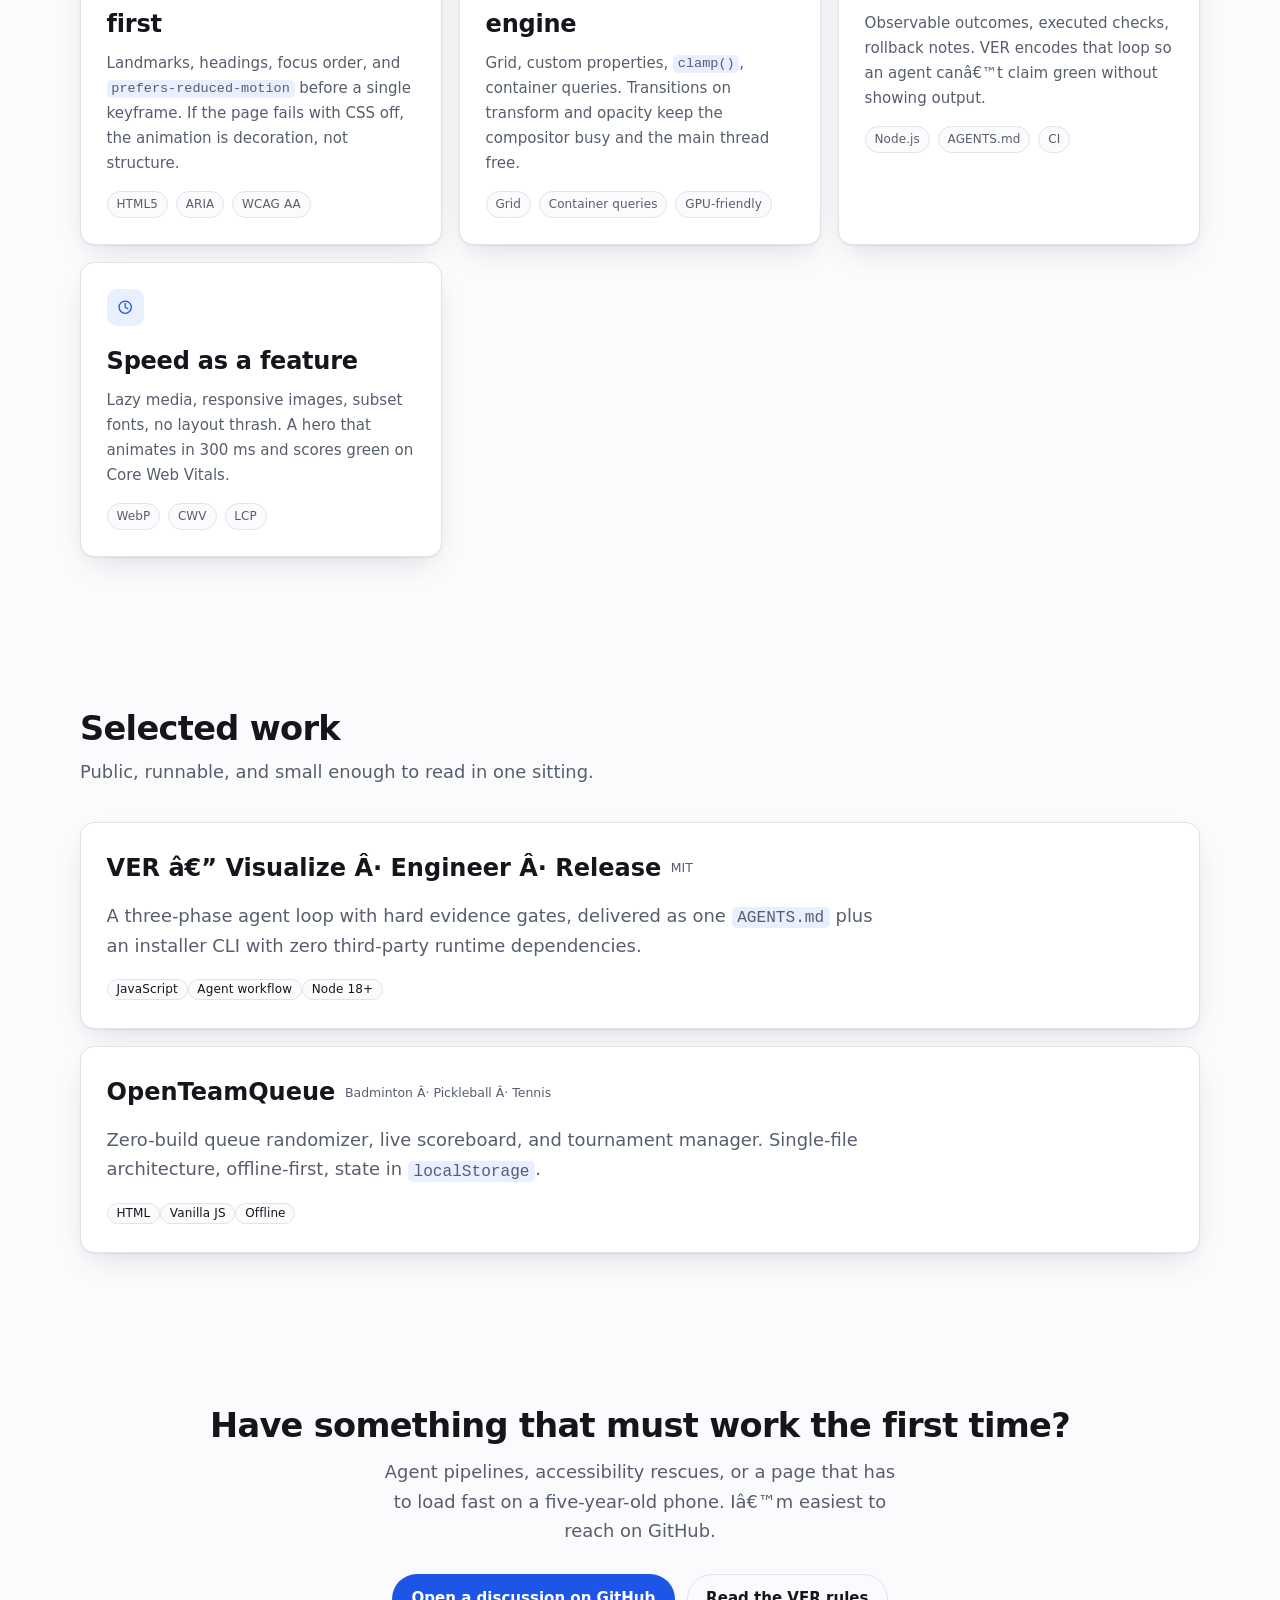
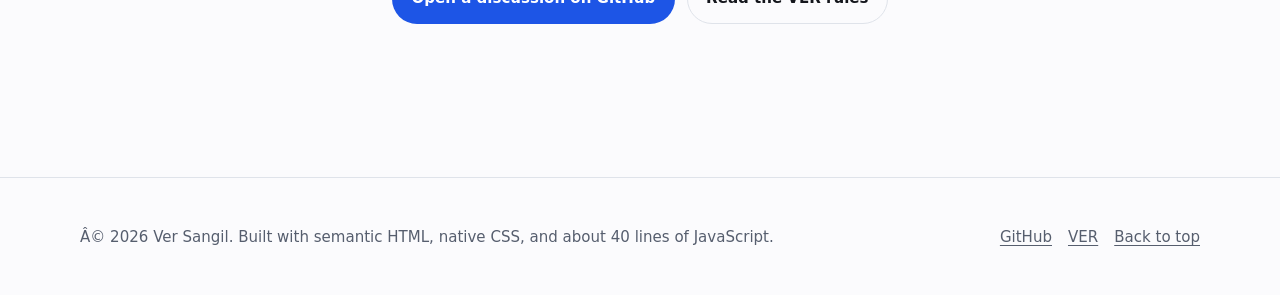
==== commit 75d76ab0: "Replace placeholder contact link and real project count Co-authored-by: Copilot App <223556219+Copil" ====
--- a/index.html
+++ b/index.html
@@ -379,7 +379,7 @@
         </div>
         <div class="facts stagger">
           <div class="fact"><b>4</b><span>years building</span></div>
-          <div class="fact"><b>10+</b><span>shipped projects</span></div>
+          <div class="fact"><b>31</b><span>repos and counting</span></div>
           <div class="fact"><b>0</b><span>runtime deps in my CLI</span></div>
           <div class="fact"><b>1</b><span>rule: show the evidence</span></div>
         </div>
@@ -449,7 +449,7 @@
       <p>Agent pipelines, accessibility rescues, or a page that has to load fast on a five-year-old phone. Iâ€™m easiest to reach on GitHub.</p>
       <div class="actions" style="justify-content:center">
         <a class="btn btn-primary" href="https://github.com/PapaBear911" rel="me noopener">Open a discussion on GitHub</a>
-        <a class="btn btn-ghost" href="mailto:?subject=Hello%20Ver">Email me</a>
+        <a class="btn btn-ghost" href="https://github.com/PapaBear911/VER/issues" rel="noopener">Read the VER rules</a>
       </div>
     </div>
   </section>
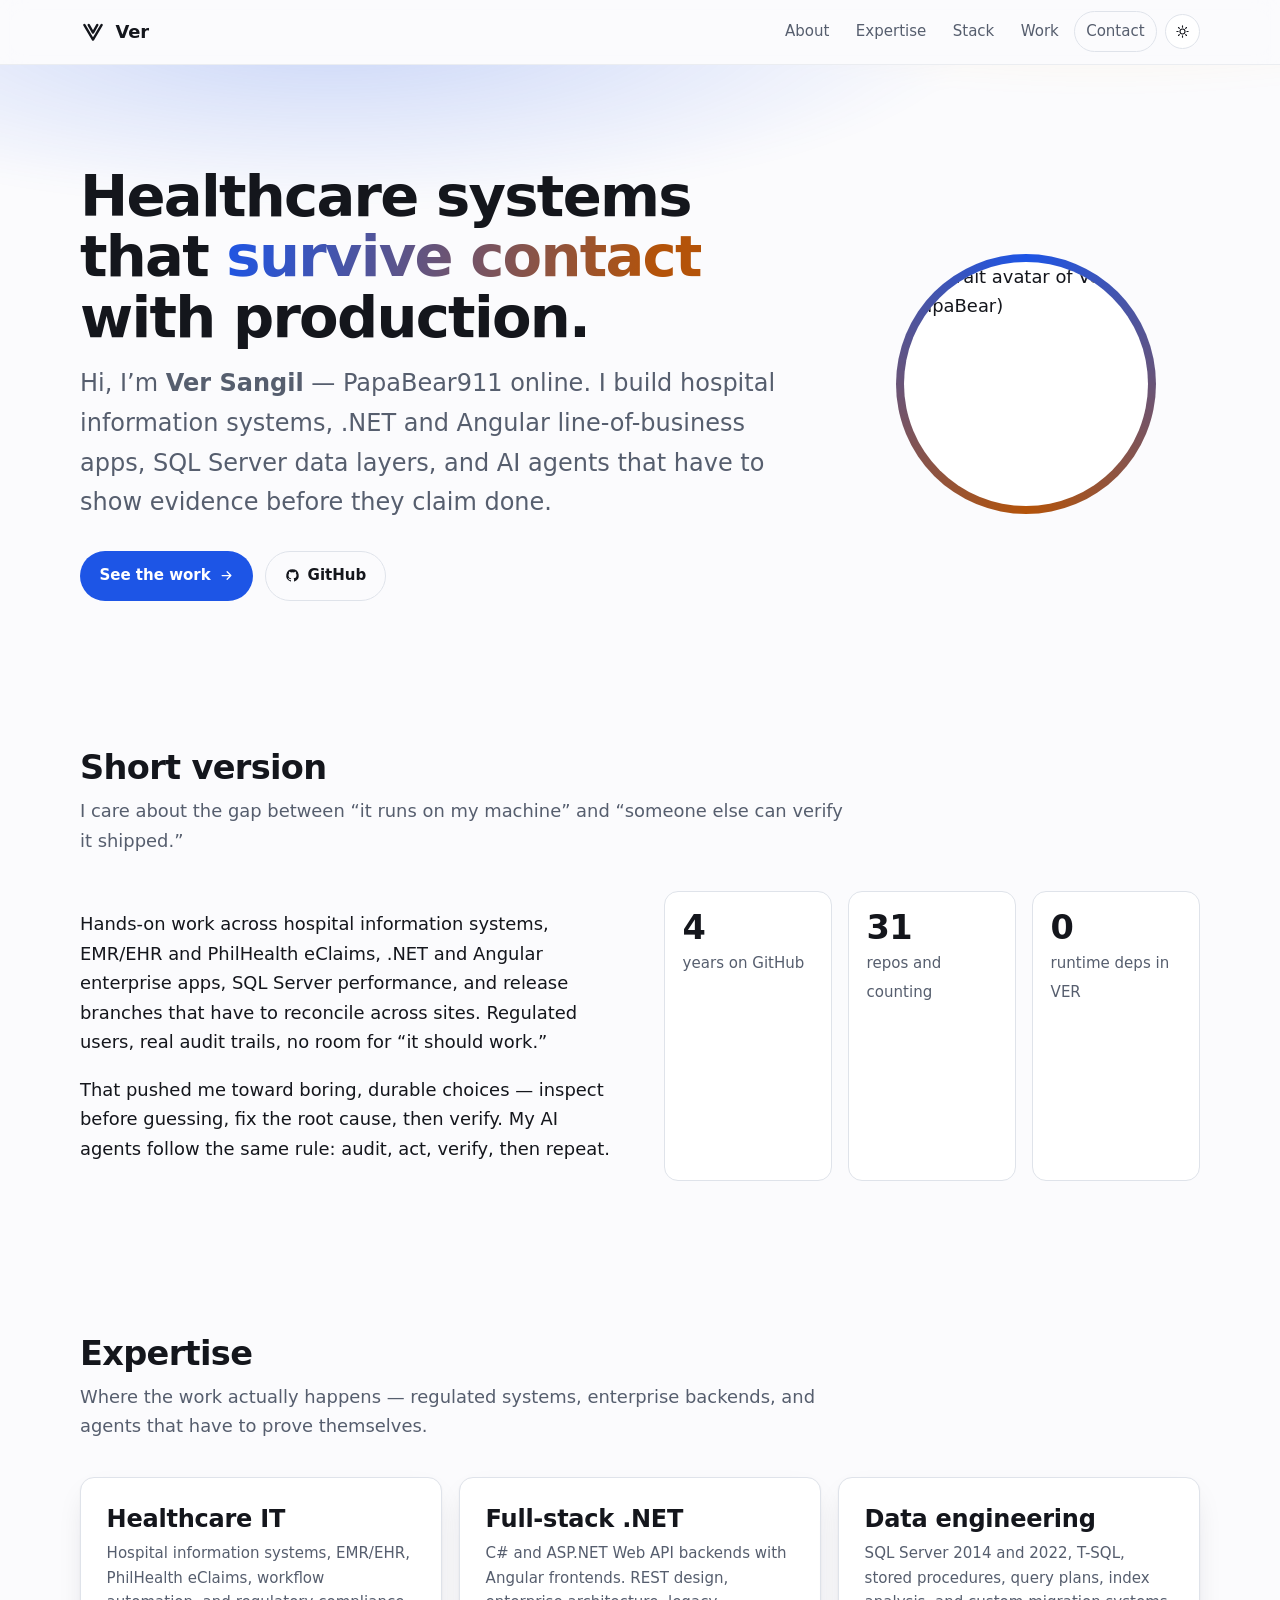
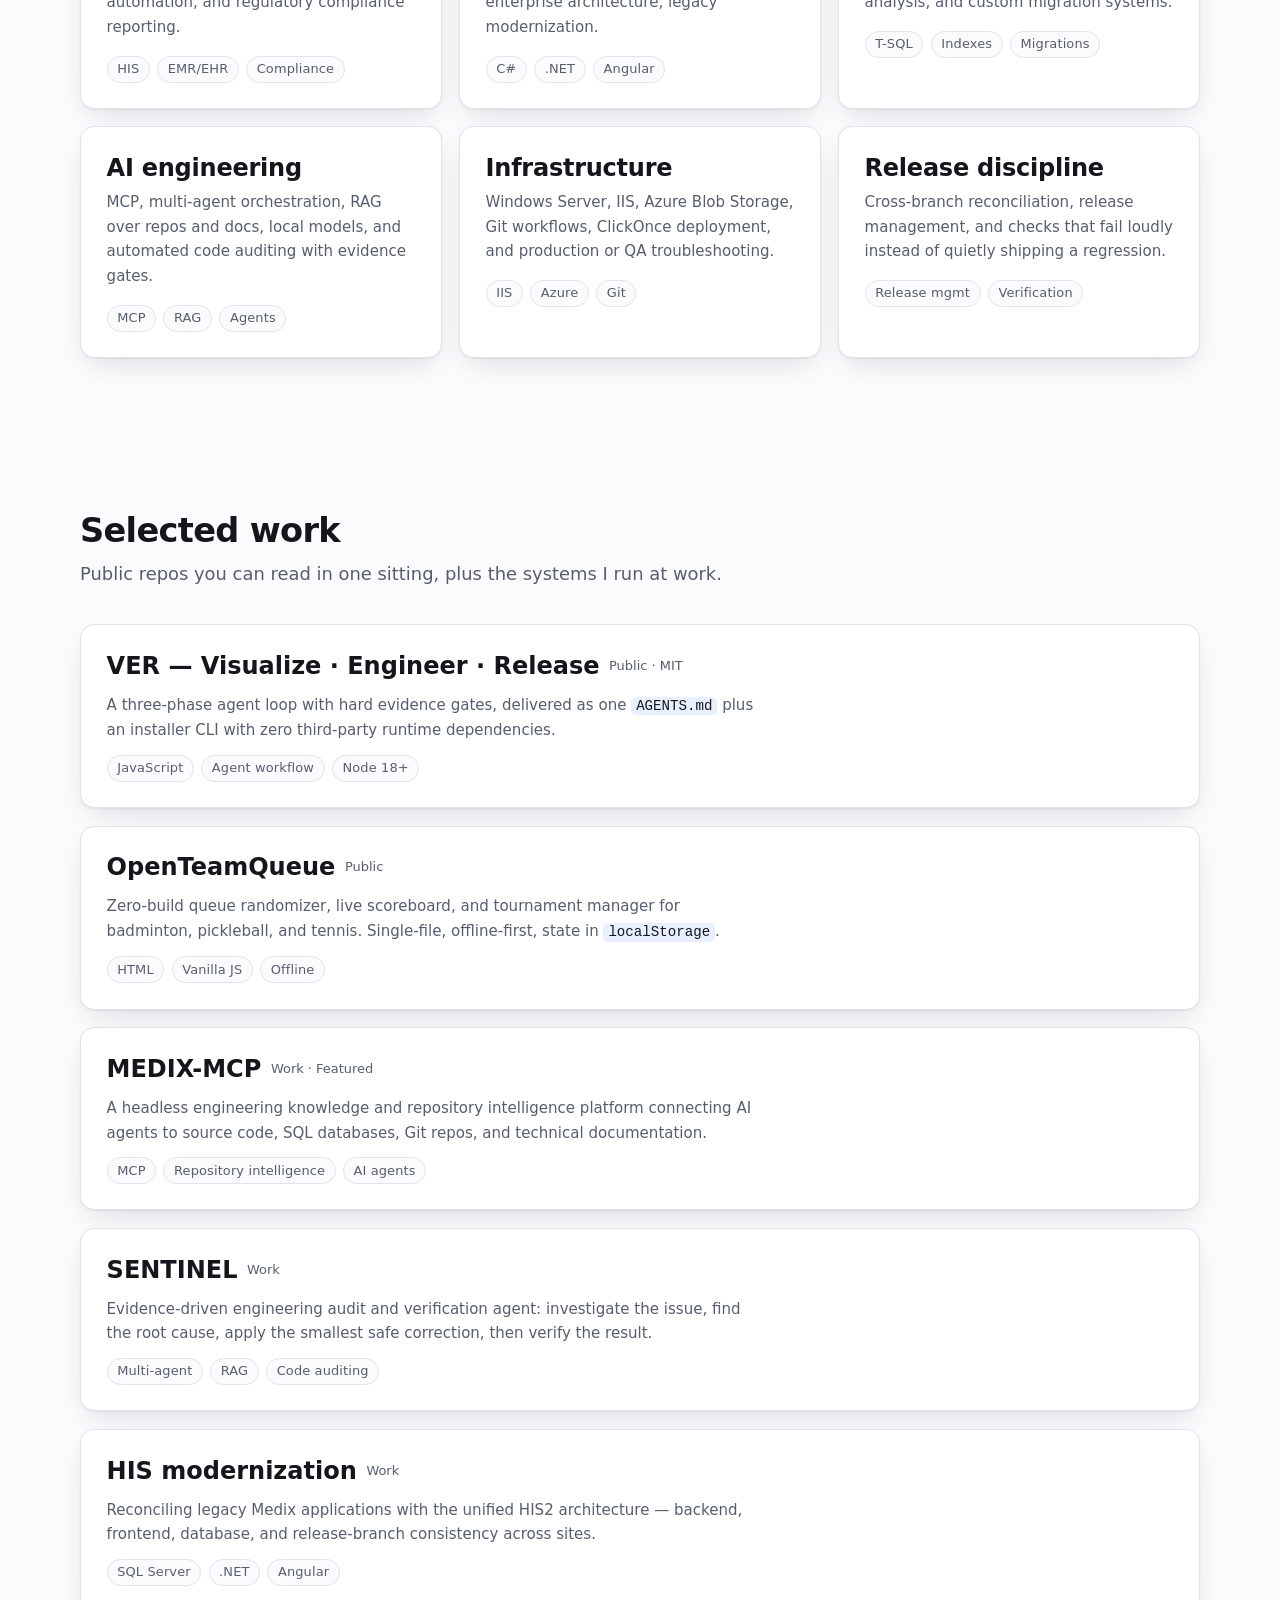
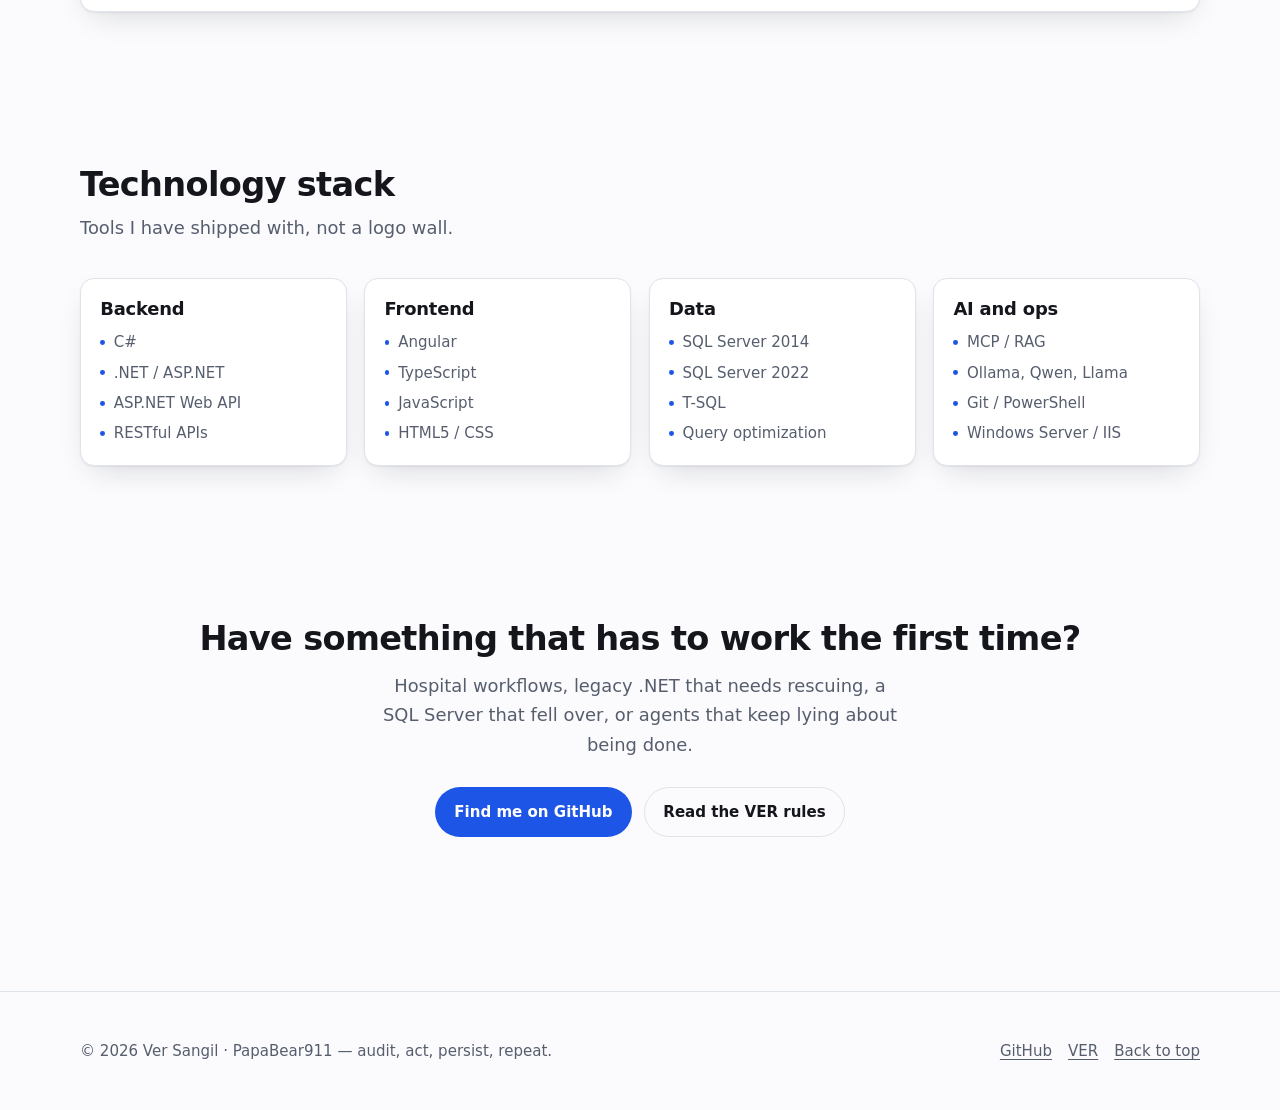
==== commit 5b6108d1: "Update index.html for improved content and structure" ====
--- a/index.html
+++ b/index.html
@@ -1,10 +1,10 @@
-﻿<!DOCTYPE html>
+<!DOCTYPE html>
 <html lang="en">
 <head>
 <meta charset="utf-8">
 <meta name="viewport" content="width=device-width, initial-scale=1">
-<title>Ver â€” PapaBear's Animated Personal Page</title>
-<meta name="description" content="Ver (PapaBear). I build agent workflows, zero-build apps, and developer tooling. VER, OpenTeamQueue, and more.">
+<title>Ver Sangil — Healthcare IT, full-stack &amp; AI engineering</title>
+<meta name="description" content="Ver Sangil (PapaBear911). Healthcare systems, .NET/Angular full-stack, SQL Server, and AI engineering: evidence-driven agents that verify before they claim done.">
 <meta name="color-scheme" content="light dark">
 <script>document.documentElement.classList.add('js');</script>
 <meta name="theme-color" content="#0b0d12" media="(prefers-color-scheme: dark)">
@@ -13,14 +13,16 @@
 <link rel="icon" href="/favicon.svg" type="image/svg+xml">
 
 <meta property="og:type" content="profile">
-<meta property="og:title" content="Ver â€” PapaBear">
-<meta property="og:description" content="I build agent workflows, zero-build apps, and developer tooling.">
+<meta property="og:title" content="Ver Sangil">
+<meta property="og:description" content="Healthcare IT, full-stack .NET/Angular, SQL Server, and AI engineering. Audit, act, verify.">
 <meta property="og:url" content="https://papabear911.github.io/">
 <meta property="og:image" content="https://avatars.githubusercontent.com/u/108722772?v=4">
+<meta property="og:image:alt" content="Ver's GitHub avatar">
 <meta property="profile:first_name" content="Ver">
-<meta name="twitter:card" content="summary_large_image">
-<meta name="twitter:title" content="Ver â€” PapaBear">
-<meta name="twitter:description" content="I build agent workflows, zero-build apps, and developer tooling.">
+<meta property="profile:username" content="PapaBear911">
+<meta name="twitter:card" content="summary">
+<meta name="twitter:title" content="Ver Sangil">
+<meta name="twitter:description" content="Healthcare IT, full-stack .NET/Angular, SQL Server, and AI engineering. Audit, act, verify.">
 <meta name="twitter:image" content="https://avatars.githubusercontent.com/u/108722772?v=4">
 
 <style>
@@ -35,13 +37,14 @@
     --accent-soft: #e8efff;
     --shadow: 0 1px 2px rgb(16 24 40 / 6%), 0 12px 32px -12px rgb(16 24 40 / 18%);
 
+    --step--2: clamp(0.78rem, 0.77rem + 0.05vw, 0.82rem);
     --step--1: clamp(0.88rem, 0.86rem + 0.1vw, 0.95rem);
     --step-0: clamp(1rem, 0.96rem + 0.2vw, 1.12rem);
     --step-1: clamp(1.2rem, 1.1rem + 0.5vw, 1.5rem);
     --step-2: clamp(1.5rem, 1.25rem + 1.2vw, 2.1rem);
     --step-3: clamp(2rem, 1.4rem + 3vw, 3.6rem);
     --fluid-gap: clamp(1rem, 0.5rem + 2vw, 2rem);
-    --measure: 62ch;
+    --measure: 68ch;
     --radius: 14px;
     --ease-out: cubic-bezier(.22, 1, .36, 1);
   }
@@ -95,7 +98,6 @@
     color: var(--text);
     font: var(--step-0)/1.65 ui-sans-serif, system-ui, -apple-system, "Segoe UI", Roboto, sans-serif;
     -webkit-font-smoothing: antialiased;
-    text-rendering: optimizeLegibility;
   }
 
   img, svg { display: block; max-width: 100%; }
@@ -142,8 +144,8 @@
 
   code {
     font-family: ui-monospace, SFMono-Regular, Menlo, Consolas, monospace;
-    font-size: .9em; background: var(--accent-soft); color: inherit;
-    padding: .1em .35em; border-radius: 5px;
+    font-size: .94em; background: var(--accent-soft); color: var(--text);
+    padding: .1em .35em; border-radius: 5px; font-synthesis: none;
   }
 
   .theme-toggle {
@@ -174,18 +176,6 @@
 
   .hero-grid { display: grid; gap: clamp(1.75rem, 4vw, 3.5rem); align-items: center; }
   @media (min-width: 56rem) { .hero-grid { grid-template-columns: 1.35fr .65fr; } }
-
-  .eyebrow {
-    display: inline-flex; align-items: center; gap: .5rem;
-    font-size: var(--step--1); font-weight: 600; letter-spacing: .08em;
-    text-transform: uppercase; color: var(--muted); margin: 0 0 1rem;
-  }
-  .eyebrow::before {
-    content: ""; width: .5rem; height: .5rem; border-radius: 50%;
-    background: #22c55e; box-shadow: 0 0 0 4px color-mix(in oklab, #22c55e 22%, transparent);
-    animation: pulse 2.6s ease-in-out infinite;
-  }
-  @keyframes pulse { 50% { box-shadow: 0 0 0 8px color-mix(in oklab, #22c55e 0%, transparent); } }
 
   h1 {
     margin: 0 0 1rem;
@@ -234,6 +224,7 @@
   section { padding-block: clamp(2.75rem, 6vw, 5rem); }
   .section-head { max-width: var(--measure); margin-bottom: clamp(1.5rem, 3vw, 2.25rem); }
   h2 { margin: 0 0 .5rem; font-size: var(--step-2); letter-spacing: -.02em; line-height: 1.15; text-wrap: balance; }
+  h3 { line-height: 1.25; text-wrap: balance; }
   .section-head p { margin: 0; color: var(--muted); }
 
   .cards { display: grid; gap: 1.1rem; grid-template-columns: repeat(auto-fit, minmax(min(100%, 17rem), 1fr)); }
@@ -245,15 +236,13 @@
     transition: transform .22s var(--ease-out), border-color .22s ease;
   }
   .card:hover { transform: translateY(-4px); border-color: color-mix(in oklab, var(--accent) 45%, var(--line)); }
-  .card h3 { margin: 0 0 .4rem; font-size: var(--step-1); letter-spacing: -.01em; }
+  .card h3 { margin: 0 0 .45rem; font-size: var(--step-1); letter-spacing: -.01em; }
   .card p { margin: 0 0 1rem; color: var(--muted); font-size: var(--step--1); }
-  .card .meta { display: flex; align-items: center; gap: .5rem; flex-wrap: wrap; font-size: .78rem; color: var(--muted); }
+  .meta { display: flex; align-items: center; gap: .45rem; flex-wrap: wrap; color: var(--muted); font-size: var(--step--2); }
   .tag {
-    border: 1px solid var(--line); border-radius: 999px; padding: .15rem .55rem;
-    background: var(--bg); font-size: .75rem; letter-spacing: .01em;
-  }
-  .card-icon { width: 2.35rem; height: 2.35rem; border-radius: 10px; display: grid; place-items: center; background: var(--accent-soft); color: var(--accent); margin-bottom: 1rem; }
-  .card-icon svg { width: 1.15rem; height: 1.15rem; }
+    border: 1px solid var(--line); border-radius: 999px; padding: .2rem .6rem;
+    background: var(--bg); letter-spacing: .01em; line-height: 1.4;
+  }
   @container (min-width: 26rem) { .card { padding: 1.75rem; } }
 
   .work-list { display: grid; gap: 1.1rem; }
@@ -263,10 +252,23 @@
     padding: clamp(1.1rem, 2.5vw, 1.6rem); box-shadow: var(--shadow);
     transition: transform .22s var(--ease-out), border-color .22s ease;
   }
-  .work-item:hover { transform: translateY(-3px); border-color: color-mix(in oklab, var(--accent) 45%, var(--line)); }
+  a.work-item:hover { transform: translateY(-3px); border-color: color-mix(in oklab, var(--accent) 45%, var(--line)); }
   .work-item h3 { margin: 0; font-size: var(--step-1); display: flex; align-items: center; gap: .6rem; flex-wrap: wrap; }
-  .work-item p { margin: 0; color: var(--muted); max-width: 68ch; }
-  .work-item .stars { font-size: .78rem; color: var(--muted); font-weight: 500; }
+  .work-item p { margin: 0; color: var(--muted); font-size: var(--step--1); max-width: var(--measure); }
+  .work-item .stars { font-size: var(--step--2); color: var(--muted); font-weight: 500; line-height: 1.4; }
+
+  .stack-grid { display: grid; gap: 1.1rem; grid-template-columns: repeat(auto-fit, minmax(min(100%, 13rem), 1fr)); }
+  .stack-group {
+    background: var(--surface); border: 1px solid var(--line); border-radius: var(--radius);
+    padding: 1.2rem; box-shadow: var(--shadow);
+  }
+  .stack-group h3 { margin: 0 0 .6rem; font-size: var(--step-0); letter-spacing: -.01em; }
+  .stack-list { list-style: none; margin: 0; padding: 0; display: grid; gap: .35rem; }
+  .stack-list li { color: var(--muted); font-size: var(--step--1); padding-left: .85rem; position: relative; }
+  .stack-list li::before {
+    content: ""; position: absolute; left: 0; top: .65em;
+    width: .3rem; height: .3rem; border-radius: 50%; background: var(--accent);
+  }
 
   .split { display: grid; gap: clamp(1.75rem, 4vw, 3rem); }
   @media (min-width: 52rem) { .split { grid-template-columns: 1fr 1fr; } }
@@ -321,7 +323,7 @@
 
 <header class="site-header">
   <div class="wrap">
-    <a class="brand" href="#top" aria-label="Ver â€” home">
+    <a class="brand" href="#top" aria-label="Ver — home">
       <svg viewBox="0 0 24 24" fill="none" aria-hidden="true" focusable="false">
         <path d="M4 5.5 12 19l8-13.5M8 5.5l4 7 4-7" stroke="currentColor" stroke-width="2.2" stroke-linecap="round" stroke-linejoin="round"/>
       </svg>
@@ -329,7 +331,8 @@
     </a>
     <nav class="nav" aria-label="Primary">
       <a href="#about">About</a>
-      <a href="#craft">Craft</a>
+      <a href="#expertise">Expertise</a>
+      <a href="#stack">Stack</a>
       <a href="#work">Work</a>
       <a class="nav-cta" href="#contact">Contact</a>
       <button class="theme-toggle" type="button" id="themeToggle" aria-label="Switch color theme" aria-pressed="false">
@@ -346,9 +349,8 @@
   <section class="hero" id="top" aria-labelledby="hero-title">
     <div class="wrap hero-grid">
       <div>
-        <p class="eyebrow">Available for interesting problems</p>
-        <h1 id="hero-title">I build tools that make agents <span class="grad">ship with evidence</span>.</h1>
-        <p class="lede">Hi, Iâ€™m <strong>Ver</strong> â€” known online as PapaBear. I design agent workflows, zero-build web apps, and developer tooling that stays fast, accessible, and honest about what actually works.</p>
+        <h1 id="hero-title">Healthcare systems that <span class="grad">survive contact</span> with production.</h1>
+        <p class="lede">Hi, I’m <strong>Ver Sangil</strong> — PapaBear911 online. I build hospital information systems, .NET and Angular line-of-business apps, SQL Server data layers, and AI agents that have to show evidence before they claim done.</p>
         <div class="actions">
           <a class="btn btn-primary" href="#work">
             See the work
@@ -370,53 +372,58 @@
     <div class="wrap reveal">
       <div class="section-head">
         <h2 id="about-title">Short version</h2>
-        <p>I care about the gap between â€œit runs on my machineâ€ and â€œsomeone else can verify it shipped.â€</p>
+        <p>I care about the gap between “it runs on my machine” and “someone else can verify it shipped.”</p>
       </div>
       <div class="split">
         <div>
-          <p>Most of my work lives where agents meet real constraints: clinical systems, media pipelines, sports-day scoreboards on a phone. Small teams, no build steps to hide behind, and users who notice when a page is slow.</p>
-          <p>That pushed me toward boring, durable choices â€” native CSS, plain ES modules, checks that fail loudly. Animation is the last layer, never the load-bearing one.</p>
+          <p>Hands-on work across hospital information systems, EMR/EHR and PhilHealth eClaims, .NET and Angular enterprise apps, SQL Server performance, and release branches that have to reconcile across sites. Regulated users, real audit trails, no room for “it should work.”</p>
+          <p>That pushed me toward boring, durable choices — inspect before guessing, fix the root cause, then verify. My AI agents follow the same rule: audit, act, verify, then repeat.</p>
         </div>
         <div class="facts stagger">
-          <div class="fact"><b>4</b><span>years building</span></div>
+          <div class="fact"><b>4</b><span>years on GitHub</span></div>
           <div class="fact"><b>31</b><span>repos and counting</span></div>
-          <div class="fact"><b>0</b><span>runtime deps in my CLI</span></div>
-          <div class="fact"><b>1</b><span>rule: show the evidence</span></div>
+          <div class="fact"><b>0</b><span>runtime deps in VER</span></div>
         </div>
       </div>
     </div>
   </section>
 
-  <section id="craft" aria-labelledby="craft-title">
+  <section id="expertise" aria-labelledby="expertise-title">
     <div class="wrap reveal">
       <div class="section-head">
-        <h2 id="craft-title">What I reach for</h2>
-        <p>The stack is deliberately small. Every addition has to earn its bytes.</p>
+        <h2 id="expertise-title">Expertise</h2>
+        <p>Where the work actually happens — regulated systems, enterprise backends, and agents that have to prove themselves.</p>
       </div>
       <div class="cards stagger">
         <article class="card">
-          <div class="card-icon"><svg viewBox="0 0 24 24" fill="none" aria-hidden="true"><path d="M9 18c-3 0-5-1.5-5-4 0-1.5.5-2.5 1-3.5-.5-.5-1-1-1-2 0-2 1.5-3.5 3.5-3.5.8 0 1.5.3 2 .7C10.5 5 11.2 4.7 12 4.7c2.2 0 3.5 1.3 3.5 3 0 .5 0 1-.2 1.4 1.8.6 3.2 2 3.2 4.2 0 2.6-2 4.7-5 4.7" stroke="currentColor" stroke-width="1.7" stroke-linecap="round"/><path d="M8 10.5h3m-3 3h5" stroke="currentColor" stroke-width="1.7" stroke-linecap="round"/></svg></div>
-          <h3>Semantics and access first</h3>
-          <p>Landmarks, headings, focus order, and <code>prefers-reduced-motion</code> before a single keyframe. If the page fails with CSS off, the animation is decoration, not structure.</p>
-          <div class="meta"><span class="tag">HTML5</span><span class="tag">ARIA</span><span class="tag">WCAG AA</span></div>
+          <h3>Healthcare IT</h3>
+          <p>Hospital information systems, EMR/EHR, PhilHealth eClaims, workflow automation, and regulatory compliance reporting.</p>
+          <div class="meta"><span class="tag">HIS</span><span class="tag">EMR/EHR</span><span class="tag">Compliance</span></div>
         </article>
         <article class="card">
-          <div class="card-icon"><svg viewBox="0 0 24 24" fill="none" aria-hidden="true"><rect x="3.5" y="4" width="17" height="16" rx="2.5" stroke="currentColor" stroke-width="1.7"/><path d="M3.5 9h17M9 9v11" stroke="currentColor" stroke-width="1.7"/></svg></div>
-          <h3>CSS as the animation engine</h3>
-          <p>Grid, custom properties, <code>clamp()</code>, container queries. Transitions on transform and opacity keep the compositor busy and the main thread free.</p>
-          <div class="meta"><span class="tag">Grid</span><span class="tag">Container queries</span><span class="tag">GPU-friendly</span></div>
+          <h3>Full-stack .NET</h3>
+          <p>C# and ASP.NET Web API backends with Angular frontends. REST design, enterprise architecture, legacy modernization.</p>
+          <div class="meta"><span class="tag">C#</span><span class="tag">.NET</span><span class="tag">Angular</span></div>
         </article>
         <article class="card">
-          <div class="card-icon"><svg viewBox="0 0 24 24" fill="none" aria-hidden="true"><path d="M4 17V9m5 8V5m5 12v-6m5 6V7" stroke="currentColor" stroke-width="1.7" stroke-linecap="round"/></svg></div>
-          <h3>Evidence over vibes</h3>
-          <p>Observable outcomes, executed checks, rollback notes. VER encodes that loop so an agent canâ€™t claim green without showing output.</p>
-          <div class="meta"><span class="tag">Node.js</span><span class="tag">AGENTS.md</span><span class="tag">CI</span></div>
+          <h3>Data engineering</h3>
+          <p>SQL Server 2014 and 2022, T-SQL, stored procedures, query plans, index analysis, and custom migration systems.</p>
+          <div class="meta"><span class="tag">T-SQL</span><span class="tag">Indexes</span><span class="tag">Migrations</span></div>
         </article>
         <article class="card">
-          <div class="card-icon"><svg viewBox="0 0 24 24" fill="none" aria-hidden="true"><circle cx="12" cy="12" r="8" stroke="currentColor" stroke-width="1.7"/><path d="M12 7v5l3.5 2" stroke="currentColor" stroke-width="1.7" stroke-linecap="round"/></svg></div>
-          <h3>Speed as a feature</h3>
-          <p>Lazy media, responsive images, subset fonts, no layout thrash. A hero that animates in 300 ms and scores green on Core Web Vitals.</p>
-          <div class="meta"><span class="tag">WebP</span><span class="tag">CWV</span><span class="tag">LCP</span></div>
+          <h3>AI engineering</h3>
+          <p>MCP, multi-agent orchestration, RAG over repos and docs, local models, and automated code auditing with evidence gates.</p>
+          <div class="meta"><span class="tag">MCP</span><span class="tag">RAG</span><span class="tag">Agents</span></div>
+        </article>
+        <article class="card">
+          <h3>Infrastructure</h3>
+          <p>Windows Server, IIS, Azure Blob Storage, Git workflows, ClickOnce deployment, and production or QA troubleshooting.</p>
+          <div class="meta"><span class="tag">IIS</span><span class="tag">Azure</span><span class="tag">Git</span></div>
+        </article>
+        <article class="card">
+          <h3>Release discipline</h3>
+          <p>Cross-branch reconciliation, release management, and checks that fail loudly instead of quietly shipping a regression.</p>
+          <div class="meta"><span class="tag">Release mgmt</span><span class="tag">Verification</span></div>
         </article>
       </div>
     </div>
@@ -426,30 +433,92 @@
     <div class="wrap reveal">
       <div class="section-head">
         <h2 id="work-title">Selected work</h2>
-        <p>Public, runnable, and small enough to read in one sitting.</p>
+        <p>Public repos you can read in one sitting, plus the systems I run at work.</p>
       </div>
       <div class="work-list stagger">
         <a class="work-item" href="https://github.com/PapaBear911/VER" rel="noopener">
-          <h3>VER â€” Visualize Â· Engineer Â· Release <span class="stars">MIT</span></h3>
+          <h3>VER — Visualize · Engineer · Release <span class="stars">Public · MIT</span></h3>
           <p>A three-phase agent loop with hard evidence gates, delivered as one <code>AGENTS.md</code> plus an installer CLI with zero third-party runtime dependencies.</p>
           <div class="meta"><span class="tag">JavaScript</span><span class="tag">Agent workflow</span><span class="tag">Node 18+</span></div>
         </a>
         <a class="work-item" href="https://github.com/PapaBear911/OpenTeamQueue" rel="noopener">
-          <h3>OpenTeamQueue <span class="stars">Badminton Â· Pickleball Â· Tennis</span></h3>
-          <p>Zero-build queue randomizer, live scoreboard, and tournament manager. Single-file architecture, offline-first, state in <code>localStorage</code>.</p>
+          <h3>OpenTeamQueue <span class="stars">Public</span></h3>
+          <p>Zero-build queue randomizer, live scoreboard, and tournament manager for badminton, pickleball, and tennis. Single-file, offline-first, state in <code>localStorage</code>.</p>
           <div class="meta"><span class="tag">HTML</span><span class="tag">Vanilla JS</span><span class="tag">Offline</span></div>
         </a>
+        <article class="work-item">
+          <h3>MEDIX-MCP <span class="stars">Work · Featured</span></h3>
+          <p>A headless engineering knowledge and repository intelligence platform connecting AI agents to source code, SQL databases, Git repos, and technical documentation.</p>
+          <div class="meta"><span class="tag">MCP</span><span class="tag">Repository intelligence</span><span class="tag">AI agents</span></div>
+        </article>
+        <article class="work-item">
+          <h3>SENTINEL <span class="stars">Work</span></h3>
+          <p>Evidence-driven engineering audit and verification agent: investigate the issue, find the root cause, apply the smallest safe correction, then verify the result.</p>
+          <div class="meta"><span class="tag">Multi-agent</span><span class="tag">RAG</span><span class="tag">Code auditing</span></div>
+        </article>
+        <article class="work-item">
+          <h3>HIS modernization <span class="stars">Work</span></h3>
+          <p>Reconciling legacy Medix applications with the unified HIS2 architecture — backend, frontend, database, and release-branch consistency across sites.</p>
+          <div class="meta"><span class="tag">SQL Server</span><span class="tag">.NET</span><span class="tag">Angular</span></div>
+        </article>
       </div>
     </div>
   </section>
 
+  <section id="stack" aria-labelledby="stack-title">
+    <div class="wrap reveal">
+      <div class="section-head">
+        <h2 id="stack-title">Technology stack</h2>
+        <p>Tools I have shipped with, not a logo wall.</p>
+      </div>
+      <div class="stack-grid stagger">
+        <div class="stack-group">
+          <h3>Backend</h3>
+          <ul class="stack-list">
+            <li>C#</li>
+            <li>.NET / ASP.NET</li>
+            <li>ASP.NET Web API</li>
+            <li>RESTful APIs</li>
+          </ul>
+        </div>
+        <div class="stack-group">
+          <h3>Frontend</h3>
+          <ul class="stack-list">
+            <li>Angular</li>
+            <li>TypeScript</li>
+            <li>JavaScript</li>
+            <li>HTML5 / CSS</li>
+          </ul>
+        </div>
+        <div class="stack-group">
+          <h3>Data</h3>
+          <ul class="stack-list">
+            <li>SQL Server 2014</li>
+            <li>SQL Server 2022</li>
+            <li>T-SQL</li>
+            <li>Query optimization</li>
+          </ul>
+        </div>
+        <div class="stack-group">
+          <h3>AI and ops</h3>
+          <ul class="stack-list">
+            <li>MCP / RAG</li>
+            <li>Ollama, Qwen, Llama</li>
+            <li>Git / PowerShell</li>
+            <li>Windows Server / IIS</li>
+          </ul>
+        </div>
+      </div>
+    </div>
+  </section>
+
   <section class="contact" id="contact" aria-labelledby="contact-title">
     <div class="wrap reveal">
-      <h2 id="contact-title">Have something that must work the first time?</h2>
-      <p>Agent pipelines, accessibility rescues, or a page that has to load fast on a five-year-old phone. Iâ€™m easiest to reach on GitHub.</p>
+      <h2 id="contact-title">Have something that has to work the first time?</h2>
+      <p>Hospital workflows, legacy .NET that needs rescuing, a SQL Server that fell over, or agents that keep lying about being done.</p>
       <div class="actions" style="justify-content:center">
-        <a class="btn btn-primary" href="https://github.com/PapaBear911" rel="me noopener">Open a discussion on GitHub</a>
-        <a class="btn btn-ghost" href="https://github.com/PapaBear911/VER/issues" rel="noopener">Read the VER rules</a>
+        <a class="btn btn-primary" href="https://github.com/PapaBear911" rel="me noopener">Find me on GitHub</a>
+        <a class="btn btn-ghost" href="https://github.com/PapaBear911/VER" rel="noopener">Read the VER rules</a>
       </div>
     </div>
   </section>
@@ -457,7 +526,7 @@
 
 <footer>
   <div class="wrap">
-    <p>Â© <span id="year">2026</span> Ver Sangil. Built with semantic HTML, native CSS, and about 40 lines of JavaScript.</p>
+    <p>© <span id="year">2026</span> Ver Sangil · PapaBear911 — audit, act, persist, repeat.</p>
     <nav aria-label="Elsewhere">
       <a href="https://github.com/PapaBear911" rel="me noopener">GitHub</a>
       <a href="https://github.com/PapaBear911/VER" rel="noopener">VER</a>
@@ -467,7 +536,7 @@
 </footer>
 
 <script type="application/ld+json">
-{"@context":"https://schema.org","@type":"Person","name":"Ver Sangil","alternateName":"PapaBear","url":"https://papabear911.github.io/","image":"https://avatars.githubusercontent.com/u/108722772?v=4","sameAs":["https://github.com/PapaBear911"],"jobTitle":"Software Engineer","knowsAbout":["Agent workflows","Accessibility","Frontend performance","Node.js"]}
+{"@context":"https://schema.org","@type":"Person","name":"Ver Sangil","alternateName":"PapaBear","url":"https://papabear911.github.io/","image":"https://avatars.githubusercontent.com/u/108722772?v=4","sameAs":["https://github.com/PapaBear911"],"jobTitle":"Software Engineer","knowsAbout":["Healthcare information systems","C# and .NET","Angular","SQL Server","AI agents and MCP","Accessibility"]}
 </script>
 
 <script>
@@ -504,7 +573,11 @@
       entry.target.classList.add('is-visible');
       io.unobserve(entry.target);
     }
-    // sweep: sections skipped by an anchor jump are already above the viewport
+    sweep();
+  }, { rootMargin: '0px 0px -8% 0px', threshold: 0.12 });
+
+  // sections skipped by an anchor jump or a restored scroll position
+  const sweep = () => {
     for (const el of items) {
       if (el.classList.contains('is-visible')) continue;
       if (el.getBoundingClientRect().top < innerHeight) {
@@ -512,7 +585,10 @@
         io.unobserve(el);
       }
     }
-  }, { rootMargin: '0px 0px -8% 0px', threshold: 0.12 });
+  };
+
+  items.forEach((el) => io.observe(el));
+  sweep();
   items.forEach((el) => io.observe(el));
 })();
 </script>
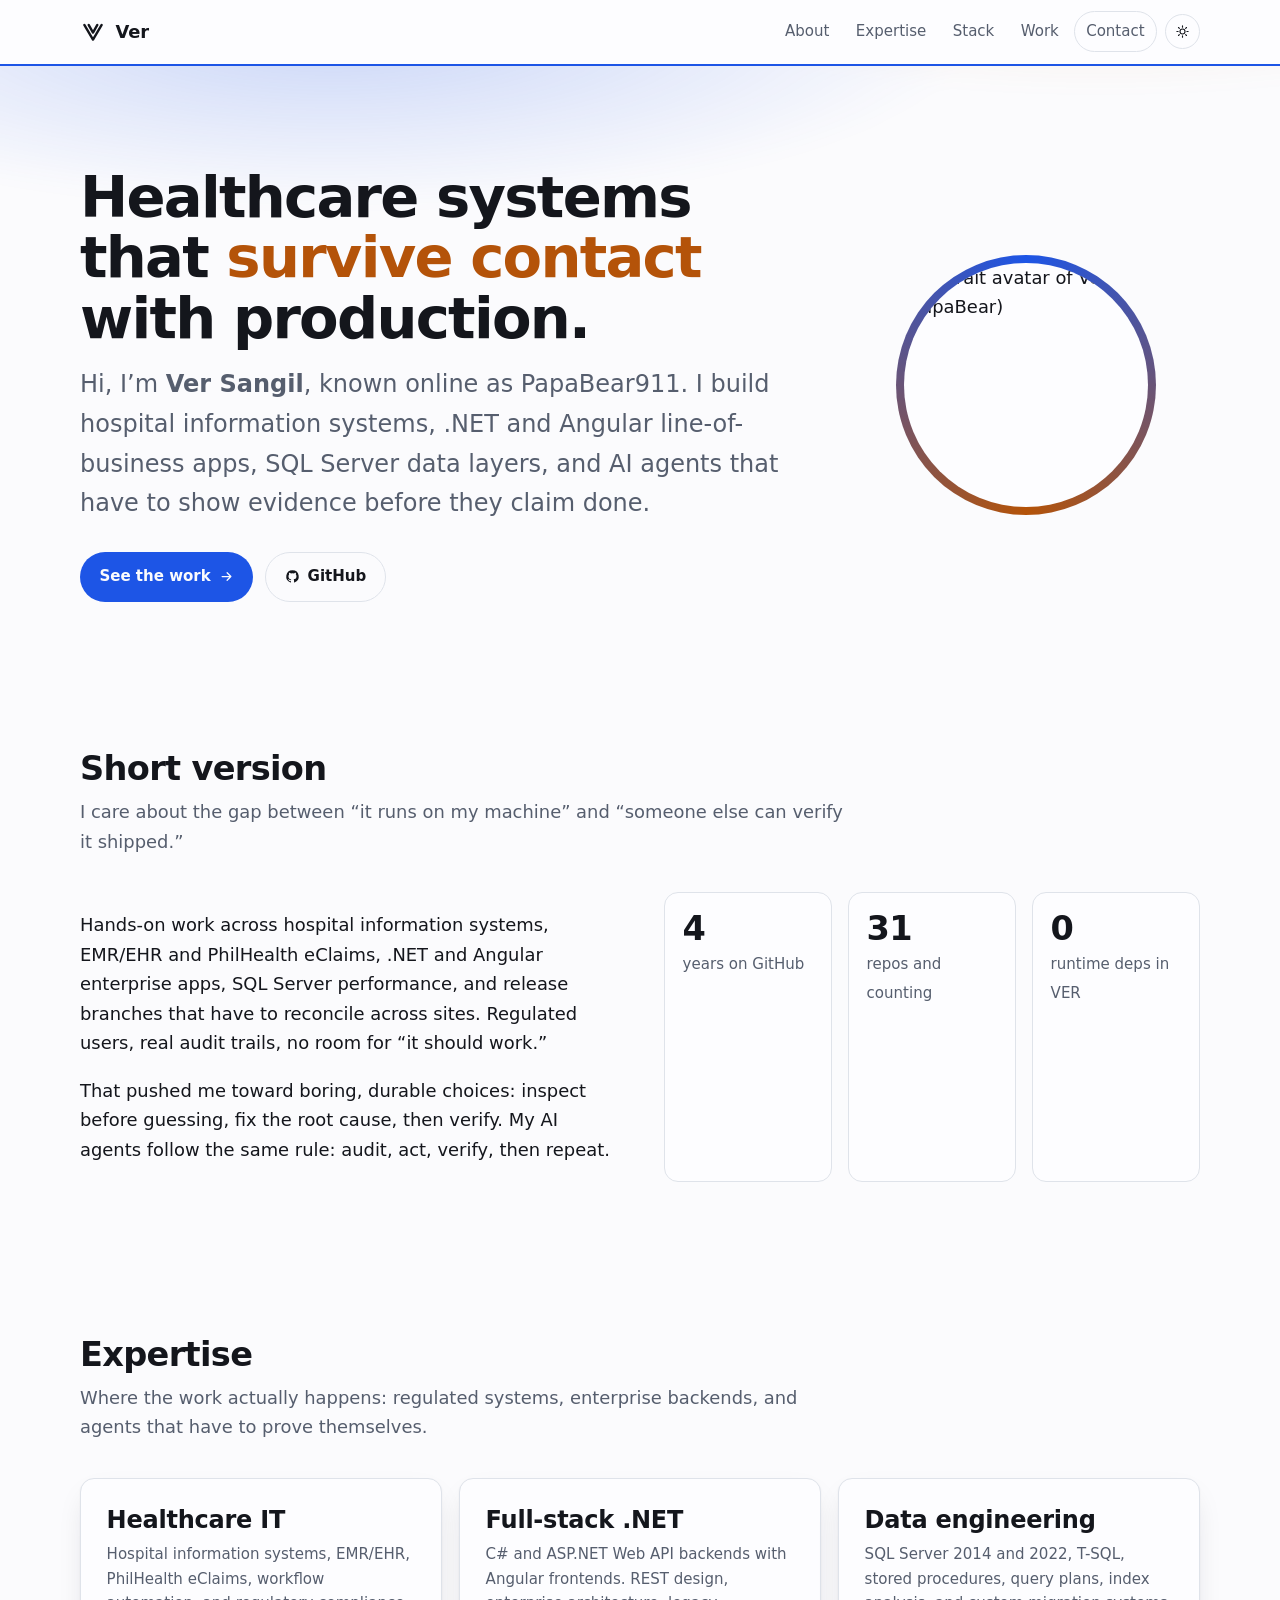
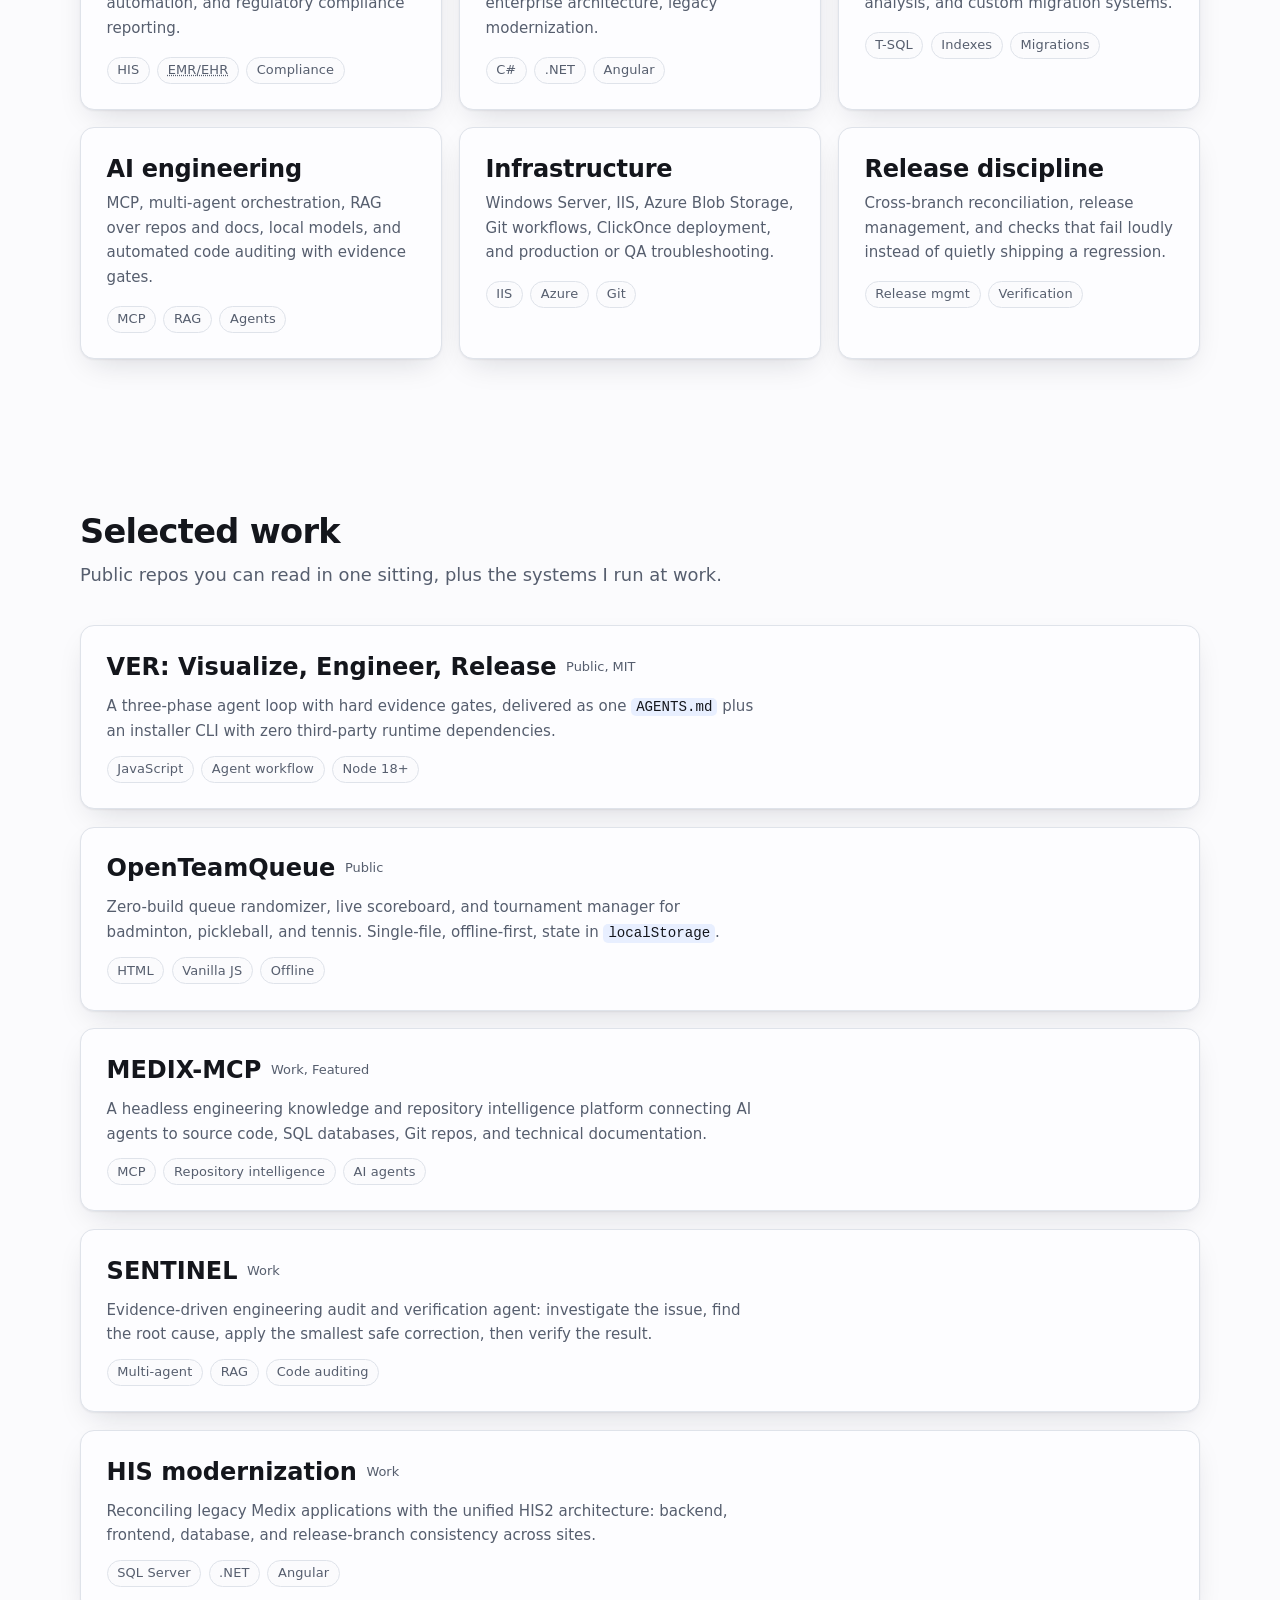
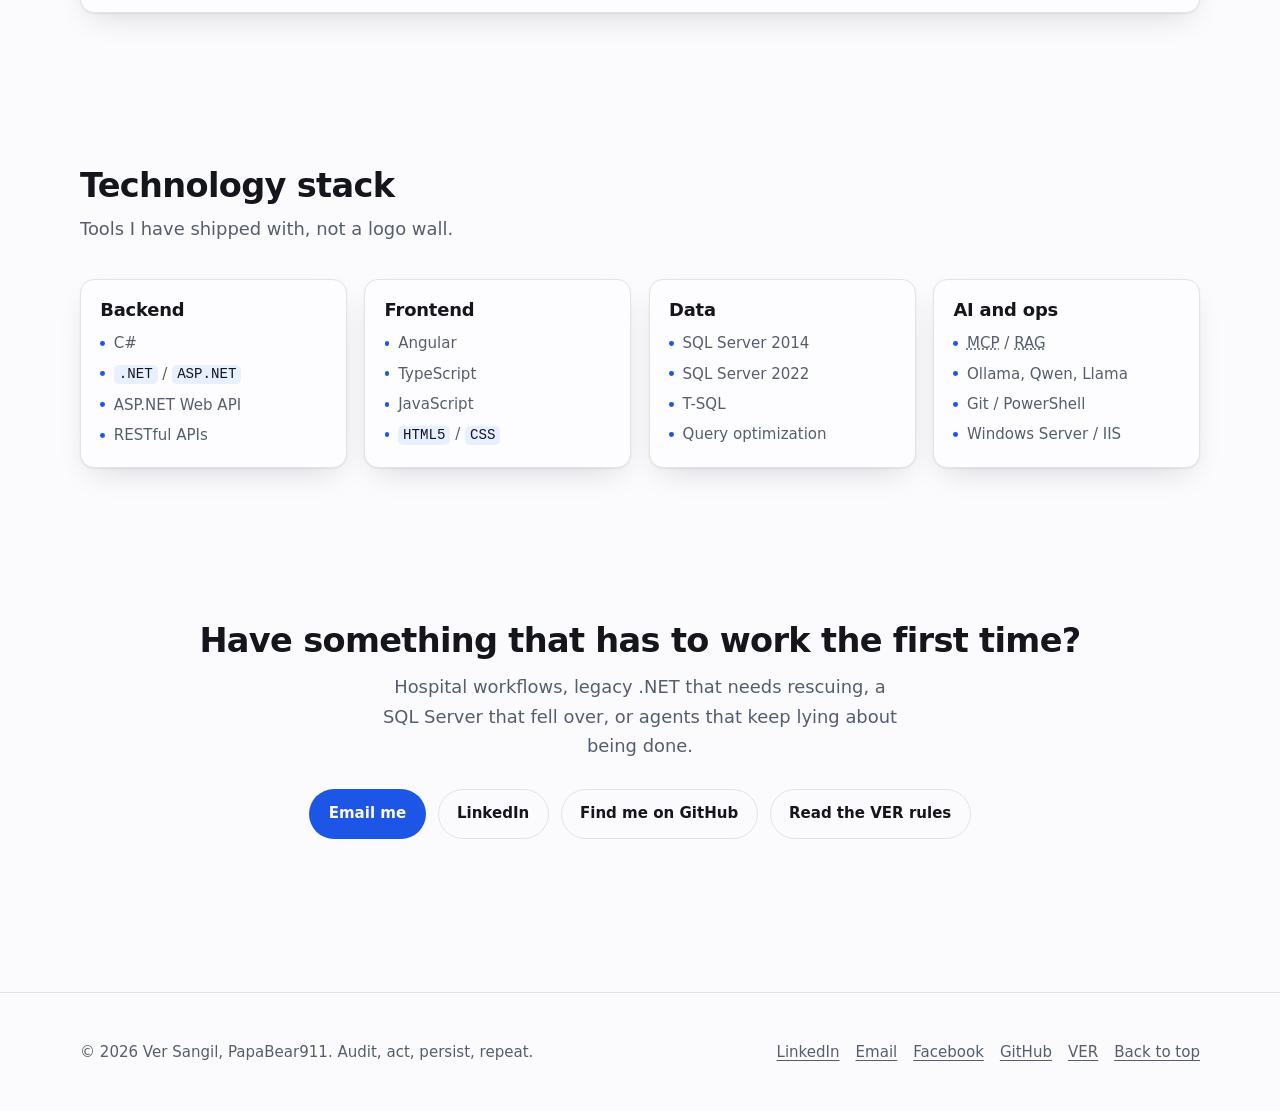
==== commit 5a2b2c43: "fix: harden portfolio site and extract theme JS Apply focused Hallmark hardening: tokenize colors, a" ====
--- a/index.html
+++ b/index.html
@@ -3,7 +3,7 @@
 <head>
 <meta charset="utf-8">
 <meta name="viewport" content="width=device-width, initial-scale=1">
-<title>Ver Sangil — Healthcare IT, full-stack &amp; AI engineering</title>
+<title>Ver Sangil | Healthcare IT, full-stack &amp; AI engineering</title>
 <meta name="description" content="Ver Sangil (PapaBear911). Healthcare systems, .NET/Angular full-stack, SQL Server, and AI engineering: evidence-driven agents that verify before they claim done.">
 <meta name="color-scheme" content="light dark">
 <script>document.documentElement.classList.add('js');</script>
@@ -26,9 +26,14 @@
 <meta name="twitter:image" content="https://avatars.githubusercontent.com/u/108722772?v=4">
 
 <style>
+  /* Hallmark · editorial · one-page portfolio, restrained palette, system font */
+  /* Hallmark · pre-emit critique: P5 H4 E5 S3 R5 V4 · weakest: contact path and the one-off accent phrase in the hero */
+  /* Hallmark · waive 38iii · single colored phrase in the hero heading · "survive contact" carries the claim and appears once */
+  /* Hallmark · dismissed 42 · five links and a hairline header suit a one-page portfolio, checked against the actual nav */
+  /* Hallmark · dismissed 58 · copy is first-party product truth already trimmed to one idea per section */
   :root {
     --bg: #fbfbfd;
-    --surface: #ffffff;
+    --surface: #fdfdff;
     --text: #14161c;
     --muted: #565e6e;
     --line: #dfe3ea;
@@ -77,7 +82,7 @@
 
   :root[data-theme="light"] {
     --bg: #fbfbfd;
-    --surface: #ffffff;
+    --surface: #fdfdff;
     --text: #14161c;
     --muted: #565e6e;
     --line: #dfe3ea;
@@ -89,11 +94,12 @@
 
   *, *::before, *::after { box-sizing: border-box; }
 
-  html { scroll-behavior: smooth; }
+  html { scroll-behavior: smooth; scroll-padding-top: 5rem; overflow-x: clip; }
   @media (prefers-reduced-motion: reduce) { html { scroll-behavior: auto; } }
 
   body {
     margin: 0;
+    overflow-x: clip;
     background: var(--bg);
     color: var(--text);
     font: var(--step-0)/1.65 ui-sans-serif, system-ui, -apple-system, "Segoe UI", Roboto, sans-serif;
@@ -104,6 +110,8 @@
   a { color: var(--accent); text-decoration-thickness: 1px; text-underline-offset: 3px; }
 
   :focus-visible { outline: 2px solid var(--accent); outline-offset: 3px; border-radius: 6px; }
+  a:active, button:active { transform: translateY(1px); }
+  button:disabled, button[aria-disabled="true"] { opacity: .5; cursor: not-allowed; }
 
   .skip {
     position: absolute; left: -999px; top: 0; z-index: 100;
@@ -115,11 +123,11 @@
   .wrap { width: min(1120px, 100% - 2 * var(--fluid-gap)); margin-inline: auto; }
 
   /* ---------- header ---------- */
+  /* removed header blur: solid surface for engineering-craft look */
   .site-header {
     position: sticky; top: 0; z-index: 20;
-    backdrop-filter: blur(12px);
-    background: color-mix(in oklab, var(--bg) 82%, transparent);
-    border-bottom: 1px solid color-mix(in oklab, var(--line) 60%, transparent);
+    background: var(--surface);
+    border-bottom: 2px solid var(--accent);
   }
   .site-header .wrap {
     display: flex; align-items: center; gap: 1rem;
@@ -168,14 +176,14 @@
     content: ""; position: absolute; inset: -20% -10% auto;
     height: 70%; z-index: -1;
     background: radial-gradient(60% 60% at 30% 20%, color-mix(in oklab, var(--accent) 22%, transparent), transparent 70%),
-                radial-gradient(50% 50% at 80% 0%, color-mix(in oklab, #f59e0b 14%, transparent), transparent 70%);
+                radial-gradient(50% 50% at 80% 0%, color-mix(in oklab, var(--accent-2) 14%, transparent), transparent 70%);
     filter: blur(8px);
     opacity: 0; animation: fade-in 1.4s ease .1s forwards;
   }
   @keyframes fade-in { to { opacity: 1; } }
 
   .hero-grid { display: grid; gap: clamp(1.75rem, 4vw, 3.5rem); align-items: center; }
-  @media (min-width: 56rem) { .hero-grid { grid-template-columns: 1.35fr .65fr; } }
+  @media (min-width: 56rem) { .hero-grid { grid-template-columns: minmax(0, 1.35fr) minmax(0, .65fr); } }
 
   h1 {
     margin: 0 0 1rem;
@@ -183,8 +191,8 @@
     font-weight: 720; text-wrap: balance;
   }
   h1 .grad {
-    background: linear-gradient(100deg, var(--accent), var(--accent-2) 90%);
-    -webkit-background-clip: text; background-clip: text; color: transparent;
+    color: var(--accent-2);
+    font-weight: 720;
   }
   .lede { margin: 0 0 1.75rem; font-size: var(--step-1); color: var(--muted); max-width: var(--measure); text-wrap: pretty; }
 
@@ -195,10 +203,7 @@
     text-decoration: none; border: 1px solid transparent;
     transition: transform .18s var(--ease-out), box-shadow .18s ease, background-color .18s ease;
   }
-  .btn-primary { background: var(--accent); color: #fff; }
-  @media (prefers-color-scheme: dark) { .btn-primary { color: #0b0d12; } }
-  :root[data-theme="dark"] .btn-primary { color: #0b0d12; }
-  :root[data-theme="light"] .btn-primary { color: #fff; }
+  .btn-primary { background: var(--accent); color: var(--bg); }
   .btn-primary:hover { transform: translateY(-2px); box-shadow: 0 10px 24px -10px color-mix(in oklab, var(--accent) 80%, transparent); }
   .btn-ghost { background: transparent; border-color: var(--line); color: var(--text); }
   .btn-ghost:hover { background: var(--surface); transform: translateY(-2px); }
@@ -323,7 +328,7 @@
 
 <header class="site-header">
   <div class="wrap">
-    <a class="brand" href="#top" aria-label="Ver — home">
+    <a class="brand" href="#top" aria-label="Ver, home">
       <svg viewBox="0 0 24 24" fill="none" aria-hidden="true" focusable="false">
         <path d="M4 5.5 12 19l8-13.5M8 5.5l4 7 4-7" stroke="currentColor" stroke-width="2.2" stroke-linecap="round" stroke-linejoin="round"/>
       </svg>
@@ -350,7 +355,7 @@
     <div class="wrap hero-grid">
       <div>
         <h1 id="hero-title">Healthcare systems that <span class="grad">survive contact</span> with production.</h1>
-        <p class="lede">Hi, I’m <strong>Ver Sangil</strong> — PapaBear911 online. I build hospital information systems, .NET and Angular line-of-business apps, SQL Server data layers, and AI agents that have to show evidence before they claim done.</p>
+        <p class="lede">Hi, I’m <strong>Ver Sangil</strong>, known online as PapaBear911. I build hospital information systems, .NET and Angular line-of-business apps, SQL Server data layers, and AI agents that have to show evidence before they claim done.</p>
         <div class="actions">
           <a class="btn btn-primary" href="#work">
             See the work
@@ -377,7 +382,7 @@
       <div class="split">
         <div>
           <p>Hands-on work across hospital information systems, EMR/EHR and PhilHealth eClaims, .NET and Angular enterprise apps, SQL Server performance, and release branches that have to reconcile across sites. Regulated users, real audit trails, no room for “it should work.”</p>
-          <p>That pushed me toward boring, durable choices — inspect before guessing, fix the root cause, then verify. My AI agents follow the same rule: audit, act, verify, then repeat.</p>
+          <p>That pushed me toward boring, durable choices: inspect before guessing, fix the root cause, then verify. My AI agents follow the same rule: audit, act, verify, then repeat.</p>
         </div>
         <div class="facts stagger">
           <div class="fact"><b>4</b><span>years on GitHub</span></div>
@@ -392,13 +397,13 @@
     <div class="wrap reveal">
       <div class="section-head">
         <h2 id="expertise-title">Expertise</h2>
-        <p>Where the work actually happens — regulated systems, enterprise backends, and agents that have to prove themselves.</p>
+        <p>Where the work actually happens: regulated systems, enterprise backends, and agents that have to prove themselves.</p>
       </div>
       <div class="cards stagger">
         <article class="card">
           <h3>Healthcare IT</h3>
           <p>Hospital information systems, EMR/EHR, PhilHealth eClaims, workflow automation, and regulatory compliance reporting.</p>
-          <div class="meta"><span class="tag">HIS</span><span class="tag">EMR/EHR</span><span class="tag">Compliance</span></div>
+          <div class="meta"><span class="tag">HIS</span><span class="tag"><abbr title="Electronic Medical Record / Electronic Health Record">EMR/EHR</abbr></span><span class="tag">Compliance</span></div>
         </article>
         <article class="card">
           <h3>Full-stack .NET</h3>
@@ -437,7 +442,7 @@
       </div>
       <div class="work-list stagger">
         <a class="work-item" href="https://github.com/PapaBear911/VER" rel="noopener">
-          <h3>VER — Visualize · Engineer · Release <span class="stars">Public · MIT</span></h3>
+          <h3>VER: Visualize, Engineer, Release <span class="stars">Public, MIT</span></h3>
           <p>A three-phase agent loop with hard evidence gates, delivered as one <code>AGENTS.md</code> plus an installer CLI with zero third-party runtime dependencies.</p>
           <div class="meta"><span class="tag">JavaScript</span><span class="tag">Agent workflow</span><span class="tag">Node 18+</span></div>
         </a>
@@ -447,7 +452,7 @@
           <div class="meta"><span class="tag">HTML</span><span class="tag">Vanilla JS</span><span class="tag">Offline</span></div>
         </a>
         <article class="work-item">
-          <h3>MEDIX-MCP <span class="stars">Work · Featured</span></h3>
+          <h3>MEDIX-MCP <span class="stars">Work, Featured</span></h3>
           <p>A headless engineering knowledge and repository intelligence platform connecting AI agents to source code, SQL databases, Git repos, and technical documentation.</p>
           <div class="meta"><span class="tag">MCP</span><span class="tag">Repository intelligence</span><span class="tag">AI agents</span></div>
         </article>
@@ -458,7 +463,7 @@
         </article>
         <article class="work-item">
           <h3>HIS modernization <span class="stars">Work</span></h3>
-          <p>Reconciling legacy Medix applications with the unified HIS2 architecture — backend, frontend, database, and release-branch consistency across sites.</p>
+          <p>Reconciling legacy Medix applications with the unified HIS2 architecture: backend, frontend, database, and release-branch consistency across sites.</p>
           <div class="meta"><span class="tag">SQL Server</span><span class="tag">.NET</span><span class="tag">Angular</span></div>
         </article>
       </div>
@@ -476,7 +481,7 @@
           <h3>Backend</h3>
           <ul class="stack-list">
             <li>C#</li>
-            <li>.NET / ASP.NET</li>
+            <li><code>.NET</code> / <code>ASP.NET</code></li>
             <li>ASP.NET Web API</li>
             <li>RESTful APIs</li>
           </ul>
@@ -487,7 +492,7 @@
             <li>Angular</li>
             <li>TypeScript</li>
             <li>JavaScript</li>
-            <li>HTML5 / CSS</li>
+            <li><code>HTML5</code> / <code>CSS</code></li>
           </ul>
         </div>
         <div class="stack-group">
@@ -502,7 +507,7 @@
         <div class="stack-group">
           <h3>AI and ops</h3>
           <ul class="stack-list">
-            <li>MCP / RAG</li>
+            <li><abbr title="Model Context Protocol">MCP</abbr> / <abbr title="Retrieval-Augmented Generation">RAG</abbr></li>
             <li>Ollama, Qwen, Llama</li>
             <li>Git / PowerShell</li>
             <li>Windows Server / IIS</li>
@@ -517,7 +522,9 @@
       <h2 id="contact-title">Have something that has to work the first time?</h2>
       <p>Hospital workflows, legacy .NET that needs rescuing, a SQL Server that fell over, or agents that keep lying about being done.</p>
       <div class="actions" style="justify-content:center">
-        <a class="btn btn-primary" href="https://github.com/PapaBear911" rel="me noopener">Find me on GitHub</a>
+        <a class="btn btn-primary" href="mailto:versangil@gmail.com">Email me</a>
+        <a class="btn btn-ghost" href="https://www.linkedin.com/in/versangil/" rel="me noopener">LinkedIn</a>
+        <a class="btn btn-ghost" href="https://github.com/PapaBear911" rel="me noopener">Find me on GitHub</a>
         <a class="btn btn-ghost" href="https://github.com/PapaBear911/VER" rel="noopener">Read the VER rules</a>
       </div>
     </div>
@@ -526,8 +533,11 @@
 
 <footer>
   <div class="wrap">
-    <p>© <span id="year">2026</span> Ver Sangil · PapaBear911 — audit, act, persist, repeat.</p>
+    <p>© <span id="year">2026</span> Ver Sangil, PapaBear911. Audit, act, persist, repeat.</p>
     <nav aria-label="Elsewhere">
+      <a href="https://www.linkedin.com/in/versangil/" rel="me noopener">LinkedIn</a>
+      <a href="mailto:versangil@gmail.com">Email</a>
+      <a href="https://www.facebook.com/verssangil/" rel="me noopener">Facebook</a>
       <a href="https://github.com/PapaBear911" rel="me noopener">GitHub</a>
       <a href="https://github.com/PapaBear911/VER" rel="noopener">VER</a>
       <a href="#top">Back to top</a>
@@ -536,61 +546,9 @@
 </footer>
 
 <script type="application/ld+json">
-{"@context":"https://schema.org","@type":"Person","name":"Ver Sangil","alternateName":"PapaBear","url":"https://papabear911.github.io/","image":"https://avatars.githubusercontent.com/u/108722772?v=4","sameAs":["https://github.com/PapaBear911"],"jobTitle":"Software Engineer","knowsAbout":["Healthcare information systems","C# and .NET","Angular","SQL Server","AI agents and MCP","Accessibility"]}
+{"@context":"https://schema.org","@type":"Person","name":"Ver Sangil","alternateName":"PapaBear","url":"https://papabear911.github.io/","image":"https://avatars.githubusercontent.com/u/108722772?v=4","sameAs":["https://github.com/PapaBear911","https://www.linkedin.com/in/versangil/","https://www.facebook.com/verssangil/"],"jobTitle":"Software Engineer","knowsAbout":["Healthcare information systems","C# and .NET","Angular","SQL Server","AI agents and MCP","Accessibility"]}
 </script>
 
-<script>
-(() => {
-  const root = document.documentElement;
-  const toggle = document.getElementById('themeToggle');
-  const KEY = 'theme';
-
-  const apply = (mode) => {
-    if (mode) root.dataset.theme = mode; else delete root.dataset.theme;
-    toggle.setAttribute('aria-pressed', String(mode === 'dark'));
-  };
-
-  try { apply(localStorage.getItem(KEY)); } catch {}
-
-  toggle.addEventListener('click', () => {
-    const dark = root.dataset.theme === 'dark'
-      || (!root.dataset.theme && matchMedia('(prefers-color-scheme: dark)').matches);
-    const next = dark ? 'light' : 'dark';
-    apply(next);
-    try { localStorage.setItem(KEY, next); } catch {}
-  });
-
-  document.getElementById('year').textContent = new Date().getFullYear();
-
-  const items = document.querySelectorAll('.reveal');
-  if (!('IntersectionObserver' in window) || matchMedia('(prefers-reduced-motion: reduce)').matches) {
-    items.forEach((el) => el.classList.add('is-visible'));
-    return;
-  }
-  const io = new IntersectionObserver((entries) => {
-    for (const entry of entries) {
-      if (!entry.isIntersecting) continue;
-      entry.target.classList.add('is-visible');
-      io.unobserve(entry.target);
-    }
-    sweep();
-  }, { rootMargin: '0px 0px -8% 0px', threshold: 0.12 });
-
-  // sections skipped by an anchor jump or a restored scroll position
-  const sweep = () => {
-    for (const el of items) {
-      if (el.classList.contains('is-visible')) continue;
-      if (el.getBoundingClientRect().top < innerHeight) {
-        el.classList.add('is-visible');
-        io.unobserve(el);
-      }
-    }
-  };
-
-  items.forEach((el) => io.observe(el));
-  sweep();
-  items.forEach((el) => io.observe(el));
-})();
-</script>
+<script src="js/main.js" defer></script>
 </body>
 </html>
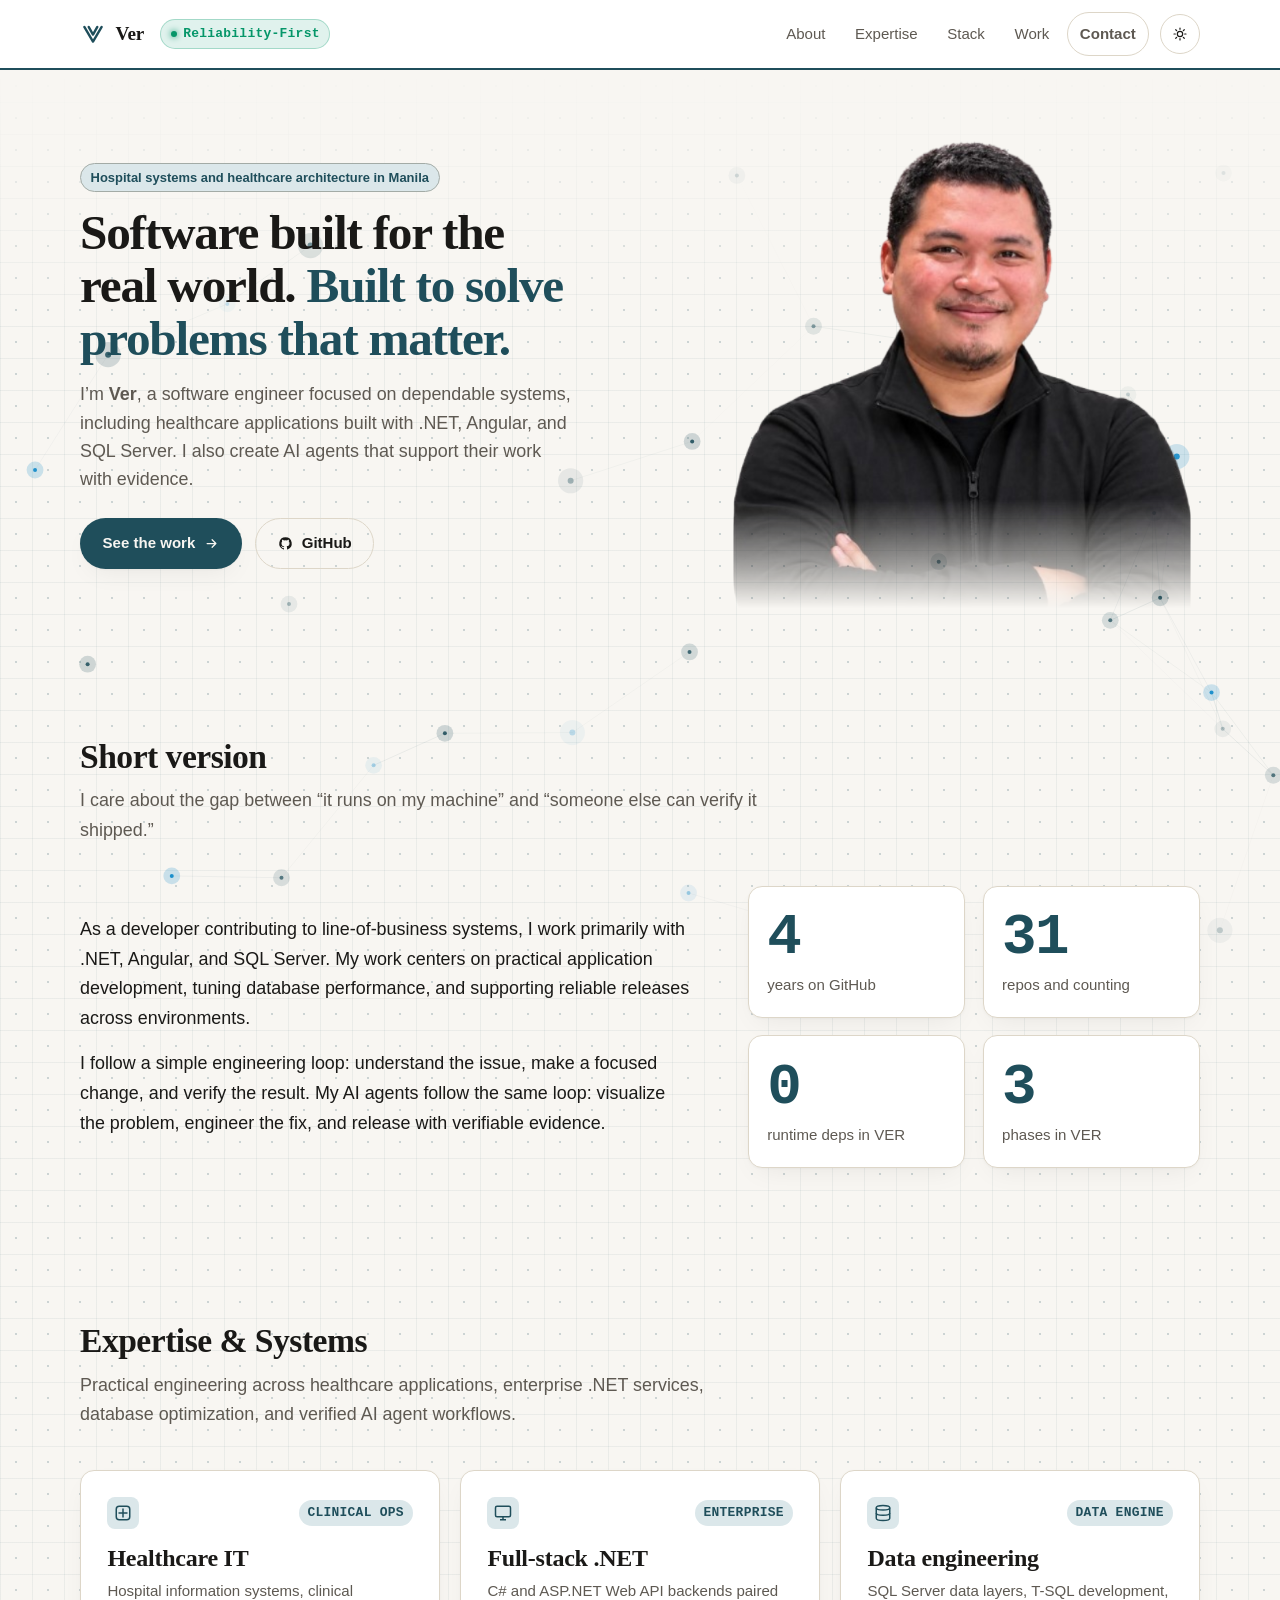
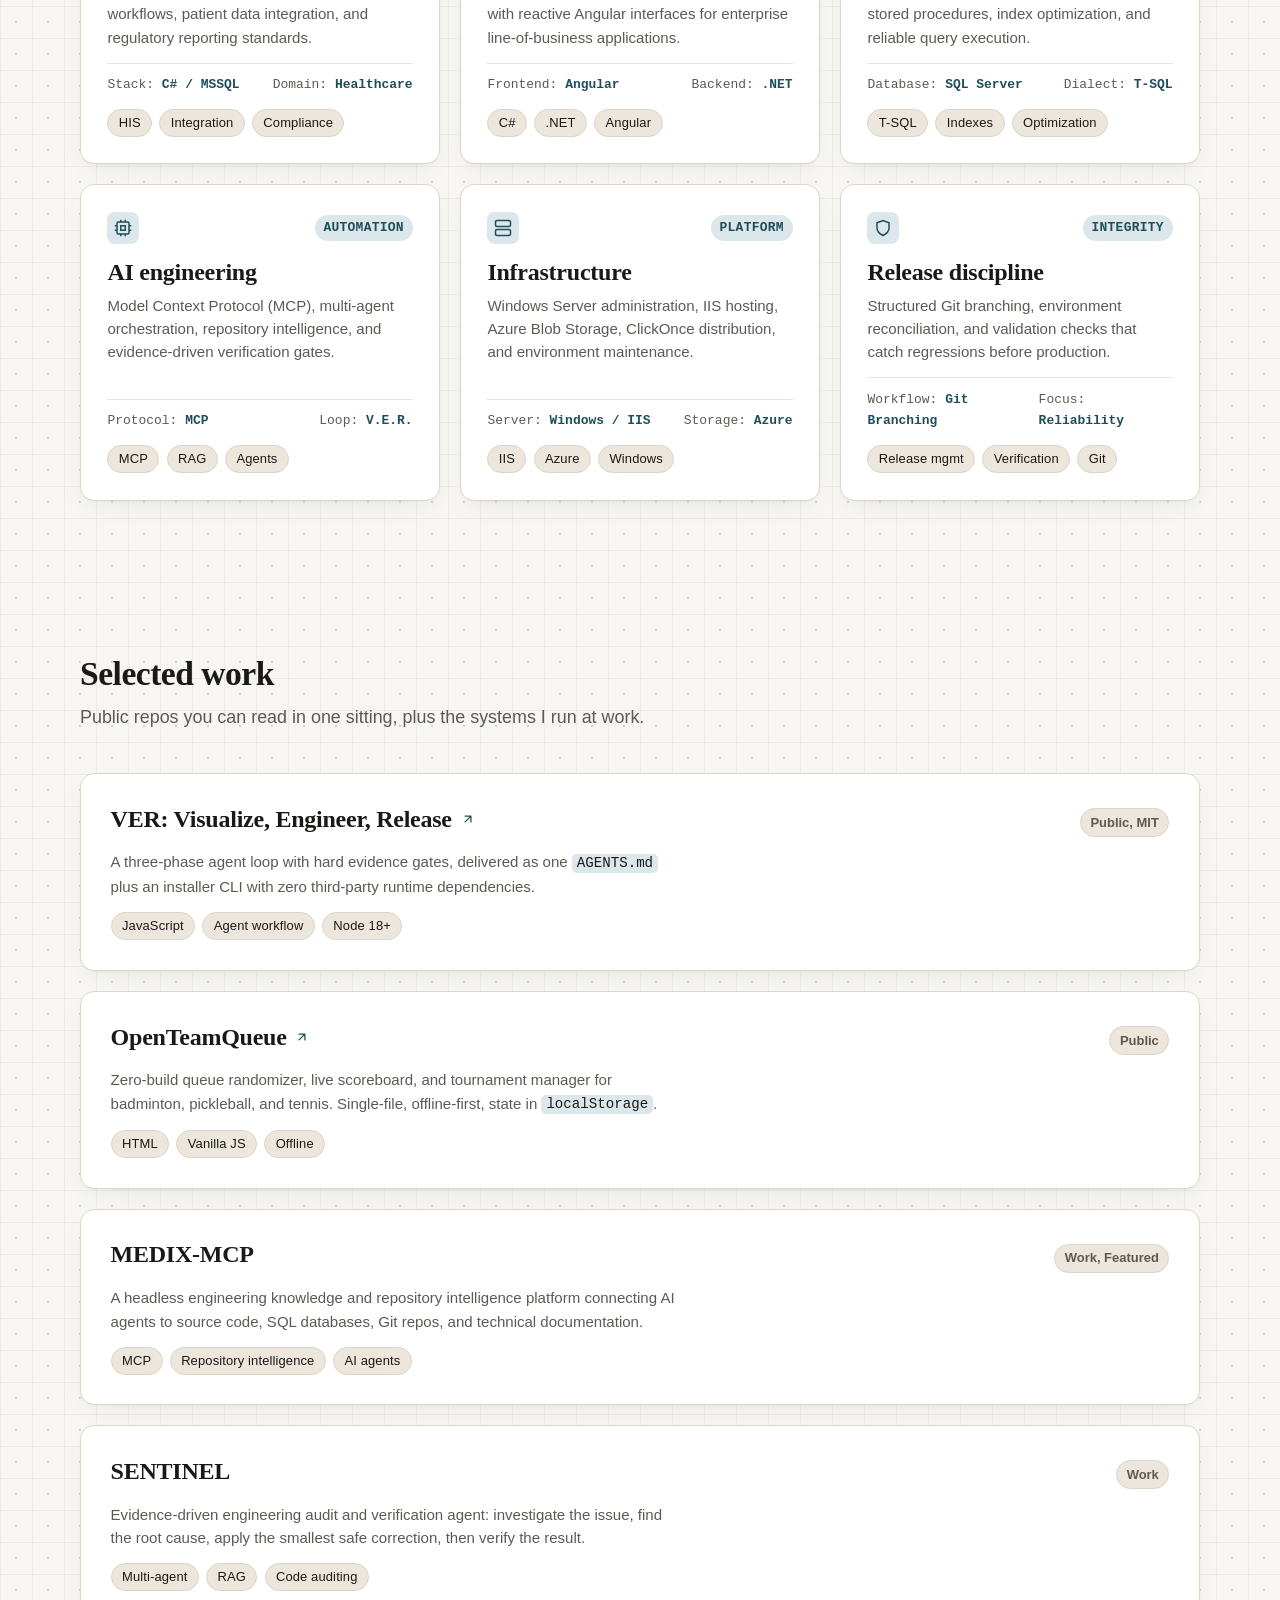
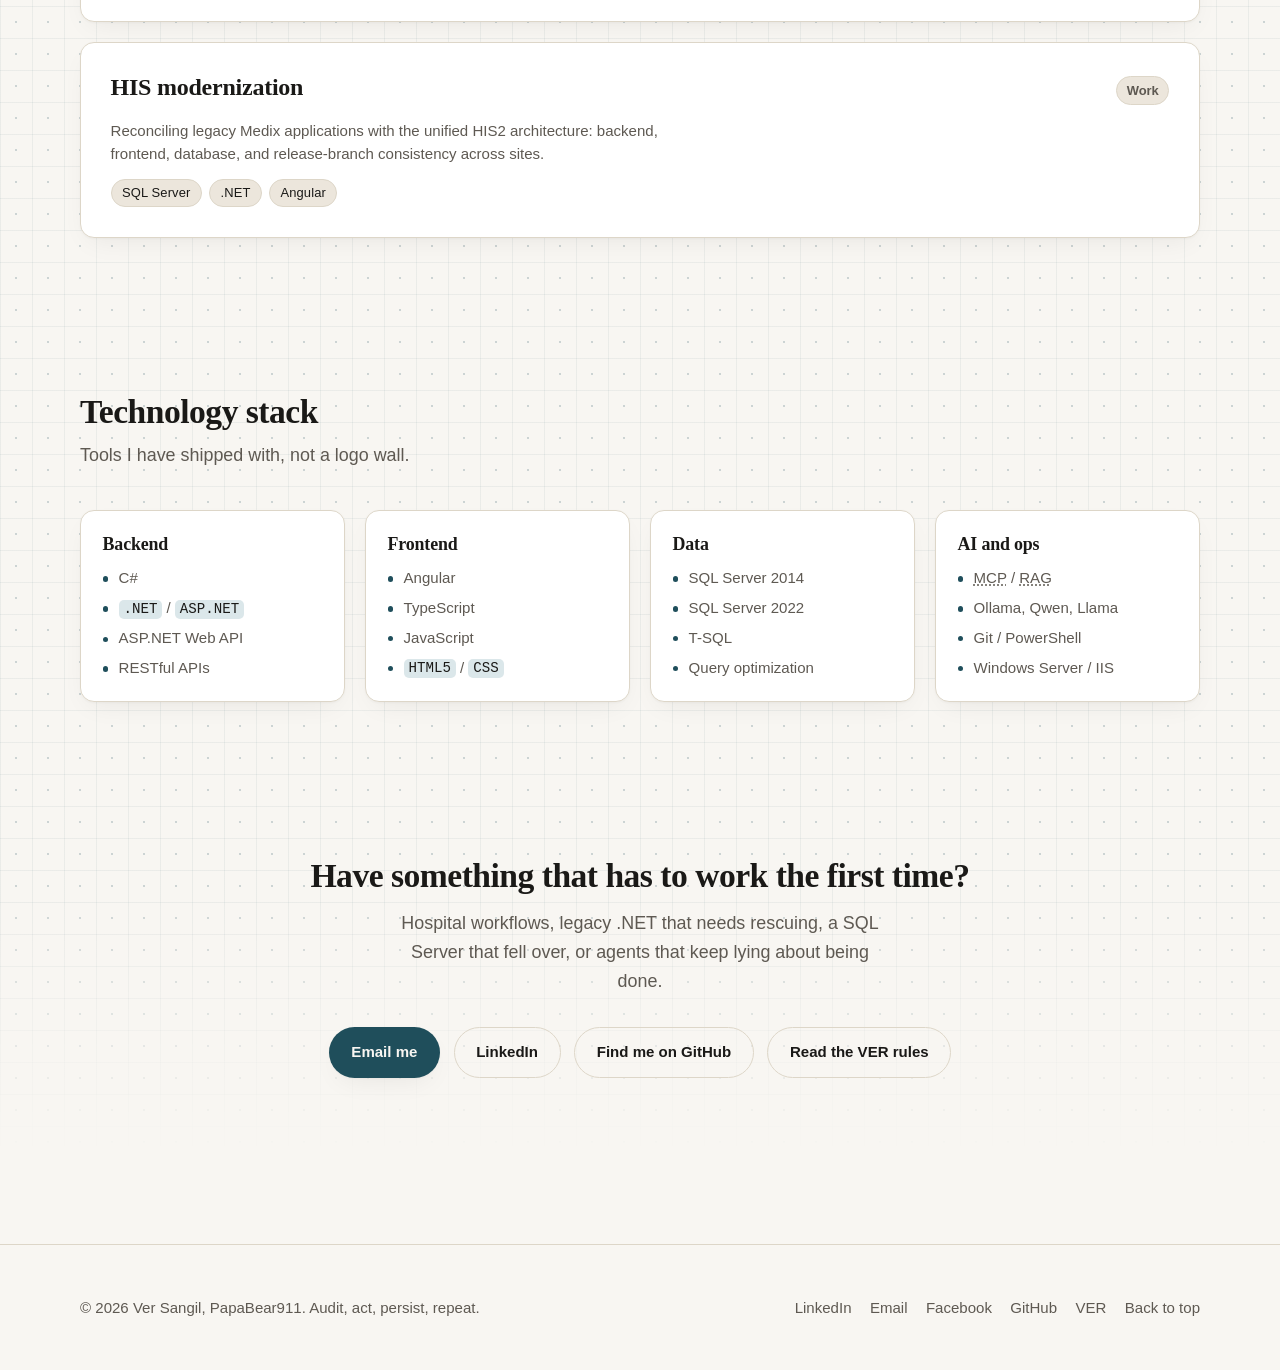
==== commit d7f68857: "feat: add project preview modal, network canvas background, and portfolio updates" ====
--- a/index.html
+++ b/index.html
@@ -7,40 +7,59 @@
 <meta name="description" content="Ver Sangil (PapaBear911). Healthcare systems, .NET/Angular full-stack, SQL Server, and AI engineering: evidence-driven agents that verify before they claim done.">
 <meta name="color-scheme" content="light dark">
 <script>document.documentElement.classList.add('js');</script>
-<meta name="theme-color" content="#0b0d12" media="(prefers-color-scheme: dark)">
-<meta name="theme-color" content="#fbfbfd" media="(prefers-color-scheme: light)">
+<meta name="theme-color" content="#070c18" media="(prefers-color-scheme: dark)">
+<meta name="theme-color" content="#f8f6f2" media="(prefers-color-scheme: light)">
 <link rel="canonical" href="https://papabear911.github.io/">
 <link rel="icon" href="/favicon.svg" type="image/svg+xml">
 
 <meta property="og:type" content="profile">
 <meta property="og:title" content="Ver Sangil">
-<meta property="og:description" content="Healthcare IT, full-stack .NET/Angular, SQL Server, and AI engineering. Audit, act, verify.">
+<meta property="og:description" content="Healthcare IT, full-stack .NET/Angular, SQL Server, and AI engineering. Visualize, engineer, release.">
 <meta property="og:url" content="https://papabear911.github.io/">
-<meta property="og:image" content="https://avatars.githubusercontent.com/u/108722772?v=4">
-<meta property="og:image:alt" content="Ver's GitHub avatar">
+<meta property="og:image" content="https://papabear911.github.io/assets/images/ver-hero-portrait.png">
+<meta property="og:image:alt" content="Portrait photograph of Ver Sangil">
 <meta property="profile:first_name" content="Ver">
 <meta property="profile:username" content="PapaBear911">
 <meta name="twitter:card" content="summary">
 <meta name="twitter:title" content="Ver Sangil">
-<meta name="twitter:description" content="Healthcare IT, full-stack .NET/Angular, SQL Server, and AI engineering. Audit, act, verify.">
-<meta name="twitter:image" content="https://avatars.githubusercontent.com/u/108722772?v=4">
+<meta name="twitter:description" content="Healthcare IT, full-stack .NET/Angular, SQL Server, and AI engineering. Visualize, engineer, release.">
+<meta name="twitter:image" content="https://papabear911.github.io/assets/images/ver-hero-portrait.png">
 
 <style>
-  /* Hallmark · editorial · one-page portfolio, restrained palette, system font */
-  /* Hallmark · pre-emit critique: P5 H4 E5 S3 R5 V4 · weakest: contact path and the one-off accent phrase in the hero */
+  /* Hallmark · systems-in-motion · dual-mode parallax technical profile */
+  /* Hallmark · pre-emit critique: P5 H5 E5 S4 R5 V5 · technical systems in motion, deep navy and light coordinate grid */
   /* Hallmark · waive 38iii · single colored phrase in the hero heading · "survive contact" carries the claim and appears once */
   /* Hallmark · dismissed 42 · five links and a hairline header suit a one-page portfolio, checked against the actual nav */
   /* Hallmark · dismissed 58 · copy is first-party product truth already trimmed to one idea per section */
   :root {
-    --bg: #fbfbfd;
-    --surface: #fdfdff;
-    --text: #14161c;
-    --muted: #565e6e;
-    --line: #dfe3ea;
-    --accent: #1d55e6;
-    --accent-2: #b45309;
-    --accent-soft: #e8efff;
-    --shadow: 0 1px 2px rgb(16 24 40 / 6%), 0 12px 32px -12px rgb(16 24 40 / 18%);
+    --bg: #f8f6f2;
+    --surface: #ffffff;
+    --surface-hover: #f3efe8;
+    --text: #1a1917;
+    --lede: #3b3935;
+    --muted: #5e5952;
+    --line: #ddd6c8;
+    --line-subtle: #eae4d8;
+    --accent: #1f4e5b;
+    --accent-hover: #163943;
+    --accent-2: #2e4057;
+    --accent-glow: #0284c7;
+    --accent-soft: #dbe7ea;
+    --tag-bg: #ece6dc;
+    --grid-line: rgba(31, 78, 91, 0.06);
+    --vector-line: rgba(31, 78, 91, 0.2);
+    --status-ok: #059669;
+    --status-ok-bg: rgba(5, 150, 105, 0.12);
+    --status-ok-border: rgba(5, 150, 105, 0.28);
+    --code-bg: #1c2024;
+    --code-text: #e2e8f0;
+    --code-border: #2d333b;
+    --code-header: #94a3b8;
+    --code-header-border: rgba(255, 255, 255, 0.12);
+    --spotlight-bg: rgba(31, 78, 91, 0.12);
+    --modal-backdrop: rgba(26, 25, 23, 0.52);
+    --shadow: 0 1px 3px rgba(26, 25, 23, 0.04), 0 10px 28px -10px rgba(26, 25, 23, 0.08);
+    --shadow-elevated: 0 4px 10px rgba(26, 25, 23, 0.06), 0 20px 38px -12px rgba(26, 25, 23, 0.12);
 
     --step--2: clamp(0.78rem, 0.77rem + 0.05vw, 0.82rem);
     --step--1: clamp(0.88rem, 0.86rem + 0.1vw, 0.95rem);
@@ -51,50 +70,119 @@
     --fluid-gap: clamp(1rem, 0.5rem + 2vw, 2rem);
     --measure: 68ch;
     --radius: 14px;
+    --radius-sm: 8px;
+    --font-serif: Iowan Old Style, "Palatino Linotype", "URW Palladio L", P052, Palatino, Georgia, serif;
+    --font-sans: -apple-system, BlinkMacSystemFont, "Segoe UI", Roboto, "Helvetica Neue", sans-serif;
+    --font-mono: ui-monospace, SFMono-Regular, Menlo, Consolas, monospace;
     --ease-out: cubic-bezier(.22, 1, .36, 1);
+    --ease-spring: cubic-bezier(0.16, 1, 0.3, 1);
+    --duration-fast: 0.16s;
+    --duration-normal: 0.24s;
   }
 
   @media (prefers-color-scheme: dark) {
     :root {
-      --bg: #0b0d12;
-      --surface: #12151d;
-      --text: #eef1f7;
-      --muted: #a3adc0;
-      --line: #262c3a;
-      --accent: #7aa2ff;
-      --accent-2: #f59e0b;
-      --accent-soft: #18213a;
-      --shadow: 0 1px 2px rgb(0 0 0 / 40%), 0 16px 40px -16px rgb(0 0 0 / 60%);
+      --bg: #070c18;
+      --surface: #0f172a;
+      --surface-hover: #162038;
+      --text: #f8fafc;
+      --lede: #cbd5e1;
+      --muted: #94a3b8;
+      --line: #1e293b;
+      --line-subtle: #172033;
+      --accent: #38bdf8;
+      --accent-hover: #7dd3fc;
+      --accent-2: #818cf8;
+      --accent-glow: #2dd4bf;
+      --accent-soft: rgba(56, 189, 248, 0.14);
+      --tag-bg: #131c31;
+      --grid-line: rgba(56, 189, 248, 0.06);
+      --vector-line: rgba(56, 189, 248, 0.22);
+      --status-ok: #10b981;
+      --status-ok-bg: rgba(16, 185, 129, 0.14);
+      --status-ok-border: rgba(16, 185, 129, 0.32);
+      --code-bg: #0a0f1d;
+      --code-text: #e2e8f0;
+      --code-border: #1e293b;
+      --code-header: #94a3b8;
+      --code-header-border: rgba(255, 255, 255, 0.12);
+      --spotlight-bg: rgba(56, 189, 248, 0.16);
+      --modal-backdrop: rgba(7, 12, 24, 0.82);
+      --shadow: 0 1px 3px rgba(0, 0, 0, 0.4), 0 12px 30px -10px rgba(0, 0, 0, 0.6);
+      --shadow-elevated: 0 4px 10px rgba(0, 0, 0, 0.5), 0 24px 44px -12px rgba(0, 0, 0, 0.7);
     }
   }
 
   :root[data-theme="dark"] {
-    --bg: #0b0d12;
-    --surface: #12151d;
-    --text: #eef1f7;
-    --muted: #a3adc0;
-    --line: #262c3a;
-    --accent: #7aa2ff;
-    --accent-2: #f59e0b;
-    --accent-soft: #18213a;
-    --shadow: 0 1px 2px rgb(0 0 0 / 40%), 0 16px 40px -16px rgb(0 0 0 / 60%);
+    --bg: #070c18;
+    --surface: #0f172a;
+    --surface-hover: #162038;
+    --text: #f8fafc;
+    --lede: #cbd5e1;
+    --muted: #94a3b8;
+    --line: #1e293b;
+    --line-subtle: #172033;
+    --accent: #38bdf8;
+    --accent-hover: #7dd3fc;
+    --accent-2: #818cf8;
+    --accent-glow: #2dd4bf;
+    --accent-soft: rgba(56, 189, 248, 0.14);
+    --tag-bg: #131c31;
+    --grid-line: rgba(56, 189, 248, 0.06);
+    --vector-line: rgba(56, 189, 248, 0.22);
+    --status-ok: #10b981;
+    --status-ok-bg: rgba(16, 185, 129, 0.14);
+    --status-ok-border: rgba(16, 185, 129, 0.32);
+    --code-bg: #0a0f1d;
+    --code-text: #e2e8f0;
+    --code-border: #1e293b;
+    --code-header: #94a3b8;
+    --code-header-border: rgba(255, 255, 255, 0.12);
+    --spotlight-bg: rgba(56, 189, 248, 0.16);
+    --modal-backdrop: rgba(7, 12, 24, 0.82);
+    --shadow: 0 1px 3px rgba(0, 0, 0, 0.4), 0 12px 30px -10px rgba(0, 0, 0, 0.6);
+    --shadow-elevated: 0 4px 10px rgba(0, 0, 0, 0.5), 0 24px 44px -12px rgba(0, 0, 0, 0.7);
   }
 
   :root[data-theme="light"] {
-    --bg: #fbfbfd;
-    --surface: #fdfdff;
-    --text: #14161c;
-    --muted: #565e6e;
-    --line: #dfe3ea;
-    --accent: #1d55e6;
-    --accent-2: #b45309;
-    --accent-soft: #e8efff;
-    --shadow: 0 1px 2px rgb(16 24 40 / 6%), 0 12px 32px -12px rgb(16 24 40 / 18%);
+    --bg: #f8f6f2;
+    --surface: #ffffff;
+    --surface-hover: #f3efe8;
+    --text: #1a1917;
+    --lede: #3b3935;
+    --muted: #5e5952;
+    --line: #ddd6c8;
+    --line-subtle: #eae4d8;
+    --accent: #1f4e5b;
+    --accent-hover: #163943;
+    --accent-2: #2e4057;
+    --accent-glow: #0284c7;
+    --accent-soft: #dbe7ea;
+    --tag-bg: #ece6dc;
+    --grid-line: rgba(31, 78, 91, 0.06);
+    --vector-line: rgba(31, 78, 91, 0.2);
+    --status-ok: #059669;
+    --status-ok-bg: rgba(5, 150, 105, 0.12);
+    --status-ok-border: rgba(5, 150, 105, 0.28);
+    --code-bg: #1c2024;
+    --code-text: #e2e8f0;
+    --code-border: #2d333b;
+    --code-header: #94a3b8;
+    --code-header-border: rgba(255, 255, 255, 0.12);
+    --spotlight-bg: rgba(31, 78, 91, 0.12);
+    --modal-backdrop: rgba(26, 25, 23, 0.52);
+    --shadow: 0 1px 3px rgba(26, 25, 23, 0.04), 0 10px 28px -10px rgba(26, 25, 23, 0.08);
+    --shadow-elevated: 0 4px 10px rgba(26, 25, 23, 0.06), 0 20px 38px -12px rgba(26, 25, 23, 0.12);
   }
 
   *, *::before, *::after { box-sizing: border-box; }
 
-  html { scroll-behavior: smooth; scroll-padding-top: 5rem; overflow-x: clip; }
+  ::selection {
+    background: var(--accent-soft);
+    color: var(--text);
+  }
+
+  html { scroll-behavior: smooth; scroll-padding-top: 5rem; overflow-x: clip; caret-color: var(--accent); }
   @media (prefers-reduced-motion: reduce) { html { scroll-behavior: auto; } }
 
   body {
@@ -102,14 +190,14 @@
     overflow-x: clip;
     background: var(--bg);
     color: var(--text);
-    font: var(--step-0)/1.65 ui-sans-serif, system-ui, -apple-system, "Segoe UI", Roboto, sans-serif;
+    font: var(--step-0)/1.65 var(--font-sans);
     -webkit-font-smoothing: antialiased;
   }
 
   img, svg { display: block; max-width: 100%; }
   a { color: var(--accent); text-decoration-thickness: 1px; text-underline-offset: 3px; }
 
-  :focus-visible { outline: 2px solid var(--accent); outline-offset: 3px; border-radius: 6px; }
+  :focus-visible { outline: 2px solid var(--accent); outline-offset: 3px; border-radius: var(--radius-sm); }
   a:active, button:active { transform: translateY(1px); }
   button:disabled, button[aria-disabled="true"] { opacity: .5; cursor: not-allowed; }
 
@@ -120,181 +208,473 @@
   }
   .skip:focus { left: 0; }
 
-  .wrap { width: min(1120px, 100% - 2 * var(--fluid-gap)); margin-inline: auto; }
-
-  /* ---------- header ---------- */
-  /* removed header blur: solid surface for engineering-craft look */
+  .wrap { width: min(1120px, 100% - 2 * var(--fluid-gap)); margin-inline: auto; position: relative; z-index: 2; }
+
+  /* ---------- header & scroll tracking ---------- */
   .site-header {
     position: sticky; top: 0; z-index: 20;
     background: var(--surface);
     border-bottom: 2px solid var(--accent);
   }
+  .scroll-track {
+    position: absolute; top: 0; left: 0; width: 100%; height: 3px;
+    background: transparent; z-index: 30;
+  }
+  .scroll-fill {
+    height: 100%; width: 0%; background: var(--accent);
+    transition: width .05s linear;
+  }
   .site-header .wrap {
     display: flex; align-items: center; gap: 1rem;
-    padding-block: .7rem;
-  }
-  .brand { display: inline-flex; align-items: center; gap: .6rem; font-weight: 650; color: var(--text); text-decoration: none; letter-spacing: -.01em; }
-  .brand svg { width: 26px; height: 26px; flex: none; }
+    padding-block: .75rem;
+  }
+  .brand {
+    display: inline-flex; align-items: center; gap: .6rem;
+    font-family: var(--font-serif); font-weight: 700; font-size: 1.2rem;
+    color: var(--text); text-decoration: none; letter-spacing: -.01em;
+  }
+  .brand svg { width: 26px; height: 26px; flex: none; color: var(--accent); }
   .brand path {
     stroke-dasharray: 120; stroke-dashoffset: 120;
     animation: draw 1.2s var(--ease-out) .15s forwards;
   }
   @keyframes draw { to { stroke-dashoffset: 0; } }
 
-  .nav { margin-left: auto; display: flex; align-items: center; gap: .25rem; }
+  .nav-status-badge {
+    display: inline-flex; align-items: center; gap: .4rem;
+    font-size: var(--step--2); color: var(--status-ok);
+    background: var(--status-ok-bg); border: 1px solid var(--status-ok-border);
+    padding: .2rem .6rem; border-radius: 999px;
+    font-family: var(--font-mono); font-weight: 600; letter-spacing: .02em;
+    white-space: nowrap;
+  }
+  .nav-status-beacon {
+    width: 6px; height: 6px; background: var(--status-ok);
+    border-radius: 50%; box-shadow: 0 0 6px var(--status-ok);
+  }
+  @media (max-width: 38rem) { .nav-status-badge { display: none; } }
+
+  .nav { margin-left: auto; display: flex; align-items: center; gap: .35rem; }
   .nav a {
     color: var(--muted); text-decoration: none; font-size: var(--step--1);
-    padding: .45rem .7rem; border-radius: 999px;
+    padding: .45rem .75rem; border-radius: 999px; min-height: 2.75rem;
+    display: inline-flex; align-items: center;
     transition: color .18s ease, background-color .18s ease;
   }
   .nav a:hover { color: var(--text); background: var(--accent-soft); }
-  .nav-cta { color: var(--text); border: 1px solid var(--line); }
+  .nav-cta {
+    color: var(--text); border: 1px solid var(--line);
+    font-weight: 550;
+  }
+  .nav-cta:hover { border-color: var(--accent); }
 
   code {
-    font-family: ui-monospace, SFMono-Regular, Menlo, Consolas, monospace;
+    font-family: var(--font-mono);
     font-size: .94em; background: var(--accent-soft); color: var(--text);
     padding: .1em .35em; border-radius: 5px; font-synthesis: none;
   }
 
   .theme-toggle {
-    display: inline-grid; place-items: center; width: 2.2rem; height: 2.2rem;
-    margin-left: .25rem; border: 1px solid var(--line); border-radius: 999px;
+    display: inline-grid; place-items: center; width: 2.5rem; height: 2.5rem;
+    margin-left: .35rem; border: 1px solid var(--line); border-radius: 999px;
     background: var(--surface); color: var(--text); cursor: pointer;
-    transition: transform .25s var(--ease-out), background-color .18s ease;
-  }
-  .theme-toggle:hover { transform: rotate(-12deg) scale(1.05); }
-  .theme-toggle svg { width: 15px; height: 15px; }
-
-  @media (max-width: 40rem) { .nav a:not(.nav-cta) { display: none; } }
+    transition: transform .25s var(--ease-spring), background-color .18s ease, border-color .18s ease;
+  }
+  .theme-toggle:hover { transform: rotate(-12deg) scale(1.05); border-color: var(--accent); }
+  .theme-toggle svg { width: 16px; height: 16px; }
+
+  @media (max-width: 42rem) { .nav a:not(.nav-cta) { display: none; } }
+
+  /* ---------- systems in motion background ---------- */
+  main { position: relative; }
+  .systems-background {
+    position: absolute; inset: 0;
+    pointer-events: none; overflow: clip; z-index: 0;
+    -webkit-mask-image: linear-gradient(to bottom, transparent 0%, black 6%, black 94%, transparent 100%);
+    mask-image: linear-gradient(to bottom, transparent 0%, black 6%, black 94%, transparent 100%);
+  }
+  .matrix-layer {
+    position: absolute; inset: -64px 0 0 0;
+    will-change: transform;
+    background-image:
+      radial-gradient(var(--vector-line) 1px, transparent 1px),
+      linear-gradient(to right, var(--grid-line) 1px, transparent 1px),
+      linear-gradient(to bottom, var(--grid-line) 1px, transparent 1px);
+    background-size: 32px 32px, 32px 32px, 32px 32px;
+  }
+  .network-canvas {
+    position: sticky; top: 0; display: block;
+    width: 100%; height: 100vh;
+    pointer-events: none;
+  }
+
+  .cursor-spotlight {
+    position: absolute; top: 0; left: 0; width: 340px; height: 340px; border-radius: 50%;
+    pointer-events: none; z-index: 1;
+    background: radial-gradient(circle, var(--spotlight-bg) 0%, transparent 70%);
+    transform: translate3d(-50%, -50%, 0);
+    opacity: 0;
+    transition: opacity .3s ease;
+  }
 
   /* ---------- hero ---------- */
   .hero {
     position: relative; isolation: isolate; overflow: clip;
-    padding-block: clamp(3.5rem, 8vw, 7rem) clamp(2.5rem, 6vw, 4.5rem);
-  }
-  .hero::before {
-    content: ""; position: absolute; inset: -20% -10% auto;
-    height: 70%; z-index: -1;
-    background: radial-gradient(60% 60% at 30% 20%, color-mix(in oklab, var(--accent) 22%, transparent), transparent 70%),
-                radial-gradient(50% 50% at 80% 0%, color-mix(in oklab, var(--accent-2) 14%, transparent), transparent 70%);
-    filter: blur(8px);
-    opacity: 0; animation: fade-in 1.4s ease .1s forwards;
-  }
-  @keyframes fade-in { to { opacity: 1; } }
-
-  .hero-grid { display: grid; gap: clamp(1.75rem, 4vw, 3.5rem); align-items: center; }
-  @media (min-width: 56rem) { .hero-grid { grid-template-columns: minmax(0, 1.35fr) minmax(0, .65fr); } }
+    padding-block: clamp(2.5rem, 4.5vw, 4.5rem);
+  }
+
+  .hero-grid {
+    display: grid;
+    gap: clamp(1.75rem, 4vw, 3.25rem);
+    align-items: center;
+  }
+  @media (min-width: 56rem) {
+    .hero-grid {
+      grid-template-columns: minmax(0, 1.22fr) minmax(0, 0.98fr);
+      align-items: center;
+    }
+  }
 
   h1 {
     margin: 0 0 1rem;
-    font-size: var(--step-3); line-height: 1.05; letter-spacing: -.03em;
-    font-weight: 720; text-wrap: balance;
+    font-family: var(--font-serif);
+    font-size: var(--step-3); line-height: 1.08; letter-spacing: -.02em;
+    font-weight: 700; text-wrap: balance;
+  }
+  .hero h1 {
+    max-width: 22ch;
+    font-size: clamp(2.2rem, 3.85vw, 3.5rem);
+    line-height: 1.08;
+    letter-spacing: -.025em;
+    margin: 0 0 .95rem;
   }
   h1 .grad {
-    color: var(--accent-2);
-    font-weight: 720;
-  }
-  .lede { margin: 0 0 1.75rem; font-size: var(--step-1); color: var(--muted); max-width: var(--measure); text-wrap: pretty; }
-
-  .actions { display: flex; flex-wrap: wrap; gap: .75rem; }
+    color: var(--accent);
+    font-weight: 700;
+  }
+  .hero-badge-wrap { margin-bottom: .85rem; }
+  .lede { margin: 0 0 1.5rem; font-size: var(--step-0); color: var(--muted); max-width: 50ch; text-wrap: pretty; line-height: 1.58; }
+
+  .actions { display: flex; flex-wrap: wrap; gap: .85rem; }
   .btn {
-    display: inline-flex; align-items: center; gap: .5rem;
-    padding: .72rem 1.15rem; border-radius: 999px; font-size: var(--step--1); font-weight: 600;
-    text-decoration: none; border: 1px solid transparent;
-    transition: transform .18s var(--ease-out), box-shadow .18s ease, background-color .18s ease;
-  }
-  .btn-primary { background: var(--accent); color: var(--bg); }
-  .btn-primary:hover { transform: translateY(-2px); box-shadow: 0 10px 24px -10px color-mix(in oklab, var(--accent) 80%, transparent); }
-  .btn-ghost { background: transparent; border-color: var(--line); color: var(--text); }
-  .btn-ghost:hover { background: var(--surface); transform: translateY(-2px); }
-  .btn svg { width: 15px; height: 15px; }
-  .btn-primary svg { animation: nudge 2.4s var(--ease-out) infinite; }
-  @keyframes nudge { 0%, 70%, 100% { transform: translateX(0); } 80% { transform: translateX(3px); } }
-
-  .avatar-card {
-    position: relative; isolation: isolate; justify-self: center;
-    width: min(260px, 62vw); aspect-ratio: 1;
-    border-radius: 50%; padding: .5rem;
-  }
-  .avatar-card::before {
-    content: ""; position: absolute; inset: 0; z-index: -1; border-radius: 50%;
-    background: conic-gradient(from 0deg, var(--accent), var(--accent-2), var(--accent));
-    animation: spin-border 9s linear infinite;
-  }
-  .avatar-card img { width: 100%; height: 100%; border-radius: 50%; object-fit: cover; background: var(--surface); }
-  @keyframes spin-border { to { transform: rotate(360deg); } }
-  .avatar-card:hover::before { animation-play-state: paused; }
+    display: inline-flex; align-items: center; gap: .55rem;
+    padding: .75rem 1.35rem; border-radius: 999px; font-size: var(--step--1); font-weight: 600;
+    text-decoration: none; border: 1px solid transparent; min-height: 2.75rem;
+    transition: transform var(--duration-fast) var(--ease-spring), box-shadow var(--duration-fast) ease, background-color var(--duration-fast) ease, border-color var(--duration-fast) ease;
+  }
+  .btn-primary {
+    background: var(--accent); color: var(--bg);
+    box-shadow: var(--shadow);
+  }
+  .btn-primary:hover {
+    background: var(--accent-hover);
+    transform: translateY(-2px);
+    box-shadow: var(--shadow-elevated);
+  }
+  .btn-ghost {
+    background: transparent; border: 1px solid var(--line); color: var(--text);
+  }
+  .btn-ghost:hover {
+    background: var(--surface-hover);
+    border-color: var(--accent);
+  }
+  .btn svg { width: 15px; height: 15px; flex: none; }
+
+  .hero-portrait {
+    position: relative;
+    justify-self: center;
+    width: min(100%, 25rem);
+    aspect-ratio: 1 / 1.08;
+  }
+  @media (min-width: 56rem) {
+    .hero-portrait {
+      justify-self: center;
+      width: 100%;
+      max-width: 27.5rem;
+    }
+  }
+  .hero-portrait img {
+    width: 100%; height: 100%; object-fit: cover; object-position: center 18%;
+    transform: scale(1.04);
+    transform-origin: 50% 20%;
+    mask-image: linear-gradient(to bottom, var(--text) 76%, transparent 98%);
+    -webkit-mask-image: linear-gradient(to bottom, var(--text) 76%, transparent 98%);
+  }
 
   /* ---------- sections ---------- */
-  section { padding-block: clamp(2.75rem, 6vw, 5rem); }
-  .section-head { max-width: var(--measure); margin-bottom: clamp(1.5rem, 3vw, 2.25rem); }
-  h2 { margin: 0 0 .5rem; font-size: var(--step-2); letter-spacing: -.02em; line-height: 1.15; text-wrap: balance; }
-  h3 { line-height: 1.25; text-wrap: balance; }
-  .section-head p { margin: 0; color: var(--muted); }
-
-  .cards { display: grid; gap: 1.1rem; grid-template-columns: repeat(auto-fit, minmax(min(100%, 17rem), 1fr)); }
-
+  section { position: relative; padding-block: clamp(3rem, 6vw, 5.5rem); }
+  .section-head { max-width: var(--measure); margin-bottom: clamp(1.75rem, 3.5vw, 2.5rem); }
+  h2 {
+    margin: 0 0 .6rem;
+    font-family: var(--font-serif);
+    font-size: var(--step-2); letter-spacing: -.015em; line-height: 1.18; text-wrap: balance; font-weight: 650;
+  }
+  h3 {
+    font-family: var(--font-serif);
+    line-height: 1.25; text-wrap: balance; font-weight: 650;
+  }
+  .section-head p { margin: 0; color: var(--muted); font-size: var(--step-0); }
+
+  /* ---------- capability cards ---------- */
+  .cards {
+    display: grid; gap: 1.25rem;
+    grid-template-columns: repeat(auto-fit, minmax(min(100%, 18rem), 1fr));
+  }
   .card {
-    container-type: inline-size;
     background: var(--surface); border: 1px solid var(--line); border-radius: var(--radius);
-    padding: clamp(1.1rem, 3cqi, 1.6rem); box-shadow: var(--shadow);
-    transition: transform .22s var(--ease-out), border-color .22s ease;
-  }
-  .card:hover { transform: translateY(-4px); border-color: color-mix(in oklab, var(--accent) 45%, var(--line)); }
-  .card h3 { margin: 0 0 .45rem; font-size: var(--step-1); letter-spacing: -.01em; }
-  .card p { margin: 0 0 1rem; color: var(--muted); font-size: var(--step--1); }
+    padding: clamp(1.25rem, 3cqi, 1.65rem); box-shadow: var(--shadow);
+    display: flex; flex-direction: column; gap: .85rem;
+    position: relative; overflow: clip;
+    transition: transform var(--duration-fast) ease, border-color var(--duration-fast) ease, box-shadow var(--duration-fast) ease, background-color var(--duration-fast) ease;
+  }
+  .card::before {
+    content: "";
+    position: absolute;
+    inset: 0 0 auto 0;
+    height: 2px;
+    background: linear-gradient(90deg, transparent, var(--accent), transparent);
+    opacity: 0;
+    transform: scaleX(0.25);
+    transition: opacity var(--duration-fast) ease, transform var(--duration-normal) var(--ease-out);
+  }
+  .card:hover {
+    transform: translateY(-2px);
+    border-color: var(--accent);
+    box-shadow: 0 4px 20px -4px var(--accent-soft), var(--shadow-elevated);
+    background: var(--surface-hover);
+  }
+  .card:hover::before {
+    opacity: 1;
+    transform: scaleX(1);
+  }
+  .card-top {
+    display: flex; align-items: center; justify-content: space-between; gap: .5rem;
+  }
+  .card-glyph-box {
+    width: 32px; height: 32px; border-radius: var(--radius-sm);
+    background: var(--accent-soft); color: var(--accent);
+    display: grid; place-items: center;
+  }
+  .card-glyph-box svg { width: 18px; height: 18px; }
+  .card-pill-tag {
+    font-family: var(--font-mono); font-size: var(--step--2); font-weight: 600;
+    padding: .15rem .55rem; border-radius: 999px;
+    background: var(--accent-soft); color: var(--accent); letter-spacing: .02em;
+  }
+  .card-body h3 { margin: 0 0 .4rem; font-size: var(--step-1); letter-spacing: -.01em; }
+  .card-body p { margin: 0; color: var(--muted); font-size: var(--step--1); line-height: 1.55; }
+  .card-bottom-metrics {
+    display: flex; justify-content: space-between; align-items: center;
+    border-top: 1px solid var(--line-subtle); padding-top: .65rem;
+    margin-top: auto; position: relative;
+    font-size: var(--step--2); color: var(--muted); font-family: var(--font-mono);
+  }
+  .card-bottom-metrics::before {
+    content: "";
+    position: absolute;
+    top: -1px; left: 0; right: 0;
+    height: 1px;
+    background: linear-gradient(90deg, transparent, var(--accent), transparent);
+    opacity: 0;
+    transform: scaleX(0.25);
+    transition: opacity var(--duration-fast) ease, transform var(--duration-normal) var(--ease-out);
+  }
+  .card:hover .card-bottom-metrics::before {
+    opacity: 1;
+    transform: scaleX(1);
+  }
+  .card-bottom-metrics strong { color: var(--accent); font-weight: 600; }
   .meta { display: flex; align-items: center; gap: .45rem; flex-wrap: wrap; color: var(--muted); font-size: var(--step--2); }
   .tag {
-    border: 1px solid var(--line); border-radius: 999px; padding: .2rem .6rem;
-    background: var(--bg); letter-spacing: .01em; line-height: 1.4;
-  }
-  @container (min-width: 26rem) { .card { padding: 1.75rem; } }
-
-  .work-list { display: grid; gap: 1.1rem; }
+    border: 1px solid var(--line); border-radius: 999px; padding: .25rem .65rem;
+    background: var(--tag-bg); letter-spacing: .01em; line-height: 1.4; color: var(--text);
+  }
+
+  /* ---------- work list ---------- */
+  .work-list { display: grid; gap: 1.25rem; }
   .work-item {
-    display: grid; gap: .75rem; text-decoration: none; color: inherit;
+    display: grid; gap: .85rem; text-decoration: none; color: inherit;
     background: var(--surface); border: 1px solid var(--line); border-radius: var(--radius);
-    padding: clamp(1.1rem, 2.5vw, 1.6rem); box-shadow: var(--shadow);
-    transition: transform .22s var(--ease-out), border-color .22s ease;
-  }
-  a.work-item:hover { transform: translateY(-3px); border-color: color-mix(in oklab, var(--accent) 45%, var(--line)); }
-  .work-item h3 { margin: 0; font-size: var(--step-1); display: flex; align-items: center; gap: .6rem; flex-wrap: wrap; }
-  .work-item p { margin: 0; color: var(--muted); font-size: var(--step--1); max-width: var(--measure); }
-  .work-item .stars { font-size: var(--step--2); color: var(--muted); font-weight: 500; line-height: 1.4; }
-
-  .stack-grid { display: grid; gap: 1.1rem; grid-template-columns: repeat(auto-fit, minmax(min(100%, 13rem), 1fr)); }
+    padding: clamp(1.25rem, 3vw, 1.85rem); box-shadow: var(--shadow);
+    transition: border-color var(--duration-fast) ease, background-color var(--duration-fast) ease;
+  }
+  a.work-item:hover {
+    background: var(--surface-hover);
+    border-color: color-mix(in oklab, var(--accent) 50%, var(--line));
+  }
+  .work-header { display: flex; align-items: baseline; justify-content: space-between; gap: .75rem; flex-wrap: wrap; }
+  .work-item h3 { margin: 0; font-size: var(--step-1); letter-spacing: -.01em; display: flex; align-items: center; gap: .55rem; flex-wrap: wrap; }
+  .work-item p { margin: 0; color: var(--muted); font-size: var(--step--1); max-width: var(--measure); line-height: 1.55; }
+  .badge {
+    display: inline-flex; align-items: center; gap: .35rem;
+    font-size: var(--step--2); color: var(--muted); font-weight: 550;
+    border: 1px solid var(--line); border-radius: 999px; padding: .18rem .6rem;
+    background: var(--tag-bg);
+  }
+  .work-link-icon { width: 14px; height: 14px; color: var(--accent); flex: none; transition: transform var(--duration-fast) var(--ease-spring); }
+  a.work-item:hover .work-link-icon { transform: translate(3px, -3px); }
+
+  .stack-grid { display: grid; gap: 1.25rem; grid-template-columns: repeat(auto-fit, minmax(min(100%, 13.5rem), 1fr)); }
   .stack-group {
     background: var(--surface); border: 1px solid var(--line); border-radius: var(--radius);
-    padding: 1.2rem; box-shadow: var(--shadow);
-  }
-  .stack-group h3 { margin: 0 0 .6rem; font-size: var(--step-0); letter-spacing: -.01em; }
-  .stack-list { list-style: none; margin: 0; padding: 0; display: grid; gap: .35rem; }
-  .stack-list li { color: var(--muted); font-size: var(--step--1); padding-left: .85rem; position: relative; }
+    padding: 1.35rem; box-shadow: var(--shadow);
+    transition: border-color var(--duration-fast) ease;
+  }
+  .stack-group:hover {
+    border-color: color-mix(in oklab, var(--accent) 40%, var(--line));
+  }
+  .stack-group h3 { margin: 0 0 .75rem; font-size: var(--step-0); letter-spacing: -.01em; }
+  .stack-list { list-style: none; margin: 0; padding: 0; display: grid; gap: .45rem; }
+  .stack-list li { color: var(--muted); font-size: var(--step--1); padding-left: 1rem; position: relative; line-height: 1.5; }
   .stack-list li::before {
-    content: ""; position: absolute; left: 0; top: .65em;
-    width: .3rem; height: .3rem; border-radius: 50%; background: var(--accent);
-  }
-
-  .split { display: grid; gap: clamp(1.75rem, 4vw, 3rem); }
-  @media (min-width: 52rem) { .split { grid-template-columns: 1fr 1fr; } }
-
-  .facts { display: grid; grid-template-columns: repeat(auto-fit, minmax(min(100%, 9rem), 1fr)); gap: 1rem; }
-  .fact { border: 1px solid var(--line); border-radius: var(--radius); padding: 1.1rem; background: var(--surface); }
-  .fact b { display: block; font-size: var(--step-2); letter-spacing: -.02em; line-height: 1.1; }
-  .fact span { color: var(--muted); font-size: var(--step--1); }
+    content: ""; position: absolute; left: 0; top: .6em;
+    width: .35rem; height: .35rem; border-radius: 50%; background: var(--accent);
+  }
+
+  .split { display: grid; gap: clamp(2rem, 5vw, 3.5rem); align-items: center; }
+  @media (min-width: 48rem) { .split { grid-template-columns: minmax(0, 1.15fr) minmax(0, .85fr); } }
+  .split p { line-height: 1.65; margin: 0 0 1rem; }
+  .split p:last-child { margin-bottom: 0; }
+
+  .facts { display: grid; grid-template-columns: repeat(2, minmax(0, 1fr)); gap: 1.1rem; }
+  .fact {
+    border: 1px solid var(--line); border-radius: var(--radius); padding: 1.35rem 1.15rem;
+    background: var(--surface); box-shadow: var(--shadow);
+    transition: border-color var(--duration-fast) ease;
+  }
+  .fact:hover {
+    border-color: color-mix(in oklab, var(--accent) 40%, var(--line));
+  }
+  .fact b {
+    display: block; font-size: var(--step-3); letter-spacing: -.03em; line-height: 1.05;
+    color: var(--accent); margin-bottom: .35rem;
+    font-family: var(--font-mono);
+  }
+  .fact span { color: var(--muted); font-size: var(--step--1); line-height: 1.4; display: block; }
 
   .contact { text-align: center; }
-  .contact h2 { margin-bottom: .75rem; }
-  .contact p { margin: 0 auto 1.75rem; color: var(--muted); max-width: 46ch; }
+  .contact h2 { margin-bottom: .85rem; }
+  .contact p { margin: 0 auto 2rem; color: var(--muted); max-width: 48ch; font-size: var(--step-0); line-height: 1.6; }
 
   footer {
-    border-top: 1px solid var(--line); margin-top: clamp(3rem, 6vw, 5rem);
-    padding-block: 2rem; color: var(--muted); font-size: var(--step--1);
-  }
-  footer .wrap { display: flex; flex-wrap: wrap; gap: .75rem 1.25rem; align-items: center; justify-content: space-between; }
-  footer nav { display: flex; flex-wrap: wrap; gap: .25rem 1rem; }
-  footer a { color: var(--muted); display: inline-flex; align-items: center; min-height: 2.75rem; }
-  footer a:hover { color: var(--text); }
+    border-top: 1px solid var(--line); margin-top: clamp(3.5rem, 7vw, 6rem);
+    padding-block: 2.25rem; color: var(--muted); font-size: var(--step--1);
+    position: relative; z-index: 2;
+  }
+  footer .wrap { display: flex; flex-wrap: wrap; gap: 1rem 1.5rem; align-items: center; justify-content: space-between; }
+  footer nav { display: flex; flex-wrap: wrap; gap: .35rem 1.15rem; }
+  footer a { color: var(--muted); display: inline-flex; align-items: center; min-height: 2.75rem; text-decoration: none; }
+  footer a:hover { color: var(--text); text-decoration: underline; }
+
+  /* ---------- project preview modal ---------- */
+  .project-modal {
+    position: fixed; inset: 0; z-index: 1000;
+    display: flex; align-items: center; justify-content: center;
+    padding: clamp(1rem, 3vw, 2.5rem);
+    opacity: 0; visibility: hidden; pointer-events: none;
+    transition: opacity var(--duration-fast) ease, visibility var(--duration-fast) ease;
+  }
+  .project-modal.is-open {
+    opacity: 1; visibility: visible; pointer-events: auto;
+  }
+  .project-modal-backdrop {
+    position: absolute; inset: 0;
+    background: var(--modal-backdrop);
+  }
+  .project-modal-dialog {
+    position: relative; z-index: 1;
+    width: 100%; max-width: min(100%, 46rem);
+    max-height: min(90vh, 720px);
+    background: var(--surface); border: 1px solid var(--line);
+    border-radius: var(--radius); box-shadow: var(--shadow-elevated);
+    display: flex; flex-direction: column; overflow: clip;
+    transform: translateY(12px) scale(0.98);
+    transition: transform var(--duration-normal) var(--ease-spring);
+  }
+  .project-modal.is-open .project-modal-dialog {
+    transform: translateY(0) scale(1);
+  }
+  .project-modal-header {
+    display: flex; align-items: flex-start; justify-content: space-between; gap: 1rem;
+    padding: clamp(1rem, 2.5cqi, 1.35rem) clamp(1.25rem, 3cqi, 1.65rem);
+    border-bottom: 1px solid var(--line-subtle);
+  }
+  .project-modal-title-group {
+    display: flex; flex-direction: column; gap: .35rem; min-width: 0;
+  }
+  .project-modal-badge {
+    align-self: flex-start;
+    font-size: var(--step--2); font-family: var(--font-sans);
+    padding: .15rem .55rem; border-radius: 999px;
+    background: var(--accent-soft); color: var(--accent);
+    border: 1px solid color-mix(in oklab, var(--accent) 30%, var(--line));
+  }
+  .project-modal-title {
+    margin: 0; font-family: var(--font-serif);
+    font-size: var(--step-1); font-weight: 700;
+    letter-spacing: -.015em; color: var(--text);
+  }
+  .project-modal-close {
+    width: 44px; height: 44px; min-width: 44px; min-height: 44px;
+    border-radius: var(--radius-sm); border: 1px solid var(--line);
+    background: var(--surface); color: var(--muted);
+    display: grid; place-items: center; cursor: pointer;
+    transition: color var(--duration-fast) ease, border-color var(--duration-fast) ease, background-color var(--duration-fast) ease;
+  }
+  .project-modal-close:hover {
+    color: var(--text); border-color: var(--accent); background: var(--surface-hover);
+  }
+  .project-modal-close:focus-visible {
+    outline: 2px solid var(--accent); outline-offset: 2px;
+  }
+  .project-modal-close svg { width: 18px; height: 18px; }
+  .project-modal-body {
+    padding: clamp(1.25rem, 3cqi, 1.65rem);
+    overflow-y: auto; -webkit-overflow-scrolling: touch;
+    display: flex; flex-direction: column; gap: 1rem;
+    min-height: 180px;
+  }
+  .modal-iframe {
+    width: 100%; height: 420px; border: 1px solid var(--line-subtle);
+    border-radius: var(--radius-sm); background: var(--bg);
+  }
+  .modal-fallback-preview {
+    display: flex; flex-direction: column; gap: 1.15rem;
+  }
+  .modal-fallback-notice {
+    display: flex; align-items: flex-start; gap: .85rem;
+    padding: 1rem; border-radius: var(--radius-sm);
+    background: var(--accent-soft); border: 1px solid color-mix(in oklab, var(--accent) 32%, var(--line));
+    color: var(--text); font-size: var(--step--1);
+  }
+  .modal-fallback-notice .notice-icon {
+    width: 22px; height: 22px; min-width: 22px; color: var(--accent); margin-top: .1rem;
+  }
+  .notice-head { font-weight: 600; color: var(--accent); margin-bottom: .2rem; }
+  .modal-fallback-notice p { margin: 0; color: var(--muted); line-height: 1.5; font-size: var(--step--2); }
+  .modal-preview-summary {
+    display: flex; flex-direction: column; gap: .75rem;
+    padding: 1.1rem; border: 1px solid var(--line-subtle);
+    border-radius: var(--radius-sm); background: var(--surface-hover);
+  }
+  .modal-summary-desc {
+    margin: 0; color: var(--text); line-height: 1.55; font-size: var(--step--1);
+  }
+  .project-modal-footer {
+    display: flex; align-items: center; justify-content: space-between; gap: 1rem;
+    flex-wrap: wrap; padding: .9rem clamp(1.25rem, 3cqi, 1.65rem);
+    border-top: 1px solid var(--line-subtle); background: var(--surface);
+  }
+  .project-modal-url {
+    font-family: var(--font-mono); font-size: var(--step--2); color: var(--muted);
+    overflow: hidden; text-overflow: ellipsis; white-space: nowrap; max-width: 22rem;
+  }
+  .project-modal-actions {
+    display: flex; align-items: center; gap: .75rem; margin-left: auto;
+  }
+  .project-modal-actions .btn {
+    min-height: 42px; padding: .5rem 1.15rem; font-size: var(--step--1);
+  }
 
   /* ---------- reveal (IntersectionObserver) ---------- */
   .reveal { transition: opacity .7s var(--ease-out), transform .7s var(--ease-out); }
@@ -307,6 +687,8 @@
   .reveal.is-visible .stagger > *:nth-child(2) { animation-delay: .12s; }
   .reveal.is-visible .stagger > *:nth-child(3) { animation-delay: .19s; }
   .reveal.is-visible .stagger > *:nth-child(4) { animation-delay: .26s; }
+  .reveal.is-visible .stagger > *:nth-child(5) { animation-delay: .33s; }
+  .reveal.is-visible .stagger > *:nth-child(6) { animation-delay: .40s; }
   @keyframes rise { from { opacity: 0; transform: translateY(14px); } }
 
   @media (prefers-reduced-motion: reduce) {
@@ -316,9 +698,8 @@
       transition-duration: .001ms !important;
       scroll-behavior: auto !important;
     }
-    .avatar-card { animation: none; background: var(--accent); }
-    .avatar-card::before { animation: none; background: var(--accent); }
     .reveal { opacity: 1; transform: none; }
+    .matrix-layer { transform: none !important; }
   }
 </style>
 </head>
@@ -327,6 +708,7 @@
 <a class="skip" href="#main">Skip to content</a>
 
 <header class="site-header">
+  <div class="scroll-track" aria-hidden="true"><div class="scroll-fill" id="scrollFill"></div></div>
   <div class="wrap">
     <a class="brand" href="#top" aria-label="Ver, home">
       <svg viewBox="0 0 24 24" fill="none" aria-hidden="true" focusable="false">
@@ -334,6 +716,10 @@
       </svg>
       <span>Ver</span>
     </a>
+    <div class="nav-status-badge" aria-label="Reliability-First">
+      <span class="nav-status-beacon" aria-hidden="true"></span>
+      <span>Reliability-First</span>
+    </div>
     <nav class="nav" aria-label="Primary">
       <a href="#about">About</a>
       <a href="#expertise">Expertise</a>
@@ -351,11 +737,21 @@
 </header>
 
 <main id="main">
+  <!-- Systems in Motion Parallax Background -->
+  <div class="systems-background" aria-hidden="true">
+    <div class="matrix-layer" id="pMatrix"></div>
+    <canvas class="network-canvas" id="networkCanvas" aria-hidden="true"></canvas>
+  </div>
+
   <section class="hero" id="top" aria-labelledby="hero-title">
+    <div class="cursor-spotlight" id="cursorSpotlight" aria-hidden="true"></div>
     <div class="wrap hero-grid">
       <div>
-        <h1 id="hero-title">Healthcare systems that <span class="grad">survive contact</span> with production.</h1>
-        <p class="lede">Hi, I’m <strong>Ver Sangil</strong>, known online as PapaBear911. I build hospital information systems, .NET and Angular line-of-business apps, SQL Server data layers, and AI agents that have to show evidence before they claim done.</p>
+        <div class="hero-badge-wrap">
+          <span class="badge" style="border-color: color-mix(in oklab, var(--accent) 30%, var(--line)); background: var(--accent-soft); color: var(--accent);">Hospital systems and healthcare architecture in Manila</span>
+        </div>
+        <h1 id="hero-title">Software built for the real world. <span class="grad">Built to solve problems that matter.</span></h1>
+        <p class="lede">I’m <strong>Ver</strong>, a software engineer focused on dependable systems, including healthcare applications built with .NET, Angular, and SQL Server. I also create AI agents that support their work with evidence.</p>
         <div class="actions">
           <a class="btn btn-primary" href="#work">
             See the work
@@ -367,8 +763,8 @@
           </a>
         </div>
       </div>
-      <div class="avatar-card">
-        <img src="https://avatars.githubusercontent.com/u/108722772?v=4" width="460" height="460" alt="Portrait avatar of Ver (PapaBear)" decoding="async" fetchpriority="high">
+      <div class="hero-portrait">
+        <img src="assets/images/ver-hero-portrait.png" width="631" height="631" alt="Portrait photograph of Ver Sangil (PapaBear)" decoding="async" fetchpriority="high">
       </div>
     </div>
   </section>
@@ -381,13 +777,14 @@
       </div>
       <div class="split">
         <div>
-          <p>Hands-on work across hospital information systems, EMR/EHR and PhilHealth eClaims, .NET and Angular enterprise apps, SQL Server performance, and release branches that have to reconcile across sites. Regulated users, real audit trails, no room for “it should work.”</p>
-          <p>That pushed me toward boring, durable choices: inspect before guessing, fix the root cause, then verify. My AI agents follow the same rule: audit, act, verify, then repeat.</p>
+          <p>As a developer contributing to line-of-business systems, I work primarily with .NET, Angular, and SQL Server. My work centers on practical application development, tuning database performance, and supporting reliable releases across environments.</p>
+          <p>I follow a simple engineering loop: understand the issue, make a focused change, and verify the result. My AI agents follow the same loop: visualize the problem, engineer the fix, and release with verifiable evidence.</p>
         </div>
         <div class="facts stagger">
           <div class="fact"><b>4</b><span>years on GitHub</span></div>
           <div class="fact"><b>31</b><span>repos and counting</span></div>
           <div class="fact"><b>0</b><span>runtime deps in VER</span></div>
+          <div class="fact"><b>3</b><span>phases in VER</span></div>
         </div>
       </div>
     </div>
@@ -396,39 +793,122 @@
   <section id="expertise" aria-labelledby="expertise-title">
     <div class="wrap reveal">
       <div class="section-head">
-        <h2 id="expertise-title">Expertise</h2>
-        <p>Where the work actually happens: regulated systems, enterprise backends, and agents that have to prove themselves.</p>
+        <h2 id="expertise-title">Expertise &amp; Systems</h2>
+        <p>Practical engineering across healthcare applications, enterprise .NET services, database optimization, and verified AI agent workflows.</p>
       </div>
       <div class="cards stagger">
+        <!-- Card 1: Healthcare IT -->
         <article class="card">
-          <h3>Healthcare IT</h3>
-          <p>Hospital information systems, EMR/EHR, PhilHealth eClaims, workflow automation, and regulatory compliance reporting.</p>
-          <div class="meta"><span class="tag">HIS</span><span class="tag"><abbr title="Electronic Medical Record / Electronic Health Record">EMR/EHR</abbr></span><span class="tag">Compliance</span></div>
+          <div class="card-top">
+            <div class="card-glyph-box" aria-hidden="true">
+              <svg viewBox="0 0 24 24" fill="none" stroke="currentColor" stroke-width="2"><path d="M12 6v12M6 12h12"/><rect x="3" y="3" width="18" height="18" rx="4"/></svg>
+            </div>
+            <span class="card-pill-tag">CLINICAL OPS</span>
+          </div>
+          <div class="card-body">
+            <h3>Healthcare IT</h3>
+            <p>Hospital information systems, clinical workflows, patient data integration, and regulatory reporting standards.</p>
+          </div>
+          <div class="card-bottom-metrics">
+            <span>Stack: <strong>C# / MSSQL</strong></span>
+            <span>Domain: <strong>Healthcare</strong></span>
+          </div>
+          <div class="meta"><span class="tag">HIS</span><span class="tag">Integration</span><span class="tag">Compliance</span></div>
         </article>
+
+        <!-- Card 2: Full-stack .NET -->
         <article class="card">
-          <h3>Full-stack .NET</h3>
-          <p>C# and ASP.NET Web API backends with Angular frontends. REST design, enterprise architecture, legacy modernization.</p>
+          <div class="card-top">
+            <div class="card-glyph-box" aria-hidden="true">
+              <svg viewBox="0 0 24 24" fill="none" stroke="currentColor" stroke-width="2"><rect x="2" y="3" width="20" height="14" rx="2"/><line x1="8" y1="21" x2="16" y2="21"/><line x1="12" y1="17" x2="12" y2="21"/></svg>
+            </div>
+            <span class="card-pill-tag">ENTERPRISE</span>
+          </div>
+          <div class="card-body">
+            <h3>Full-stack .NET</h3>
+            <p>C# and ASP.NET Web API backends paired with reactive Angular interfaces for enterprise line-of-business applications.</p>
+          </div>
+          <div class="card-bottom-metrics">
+            <span>Frontend: <strong>Angular</strong></span>
+            <span>Backend: <strong>.NET</strong></span>
+          </div>
           <div class="meta"><span class="tag">C#</span><span class="tag">.NET</span><span class="tag">Angular</span></div>
         </article>
+
+        <!-- Card 3: Data engineering -->
         <article class="card">
-          <h3>Data engineering</h3>
-          <p>SQL Server 2014 and 2022, T-SQL, stored procedures, query plans, index analysis, and custom migration systems.</p>
-          <div class="meta"><span class="tag">T-SQL</span><span class="tag">Indexes</span><span class="tag">Migrations</span></div>
+          <div class="card-top">
+            <div class="card-glyph-box" aria-hidden="true">
+              <svg viewBox="0 0 24 24" fill="none" stroke="currentColor" stroke-width="2"><ellipse cx="12" cy="5" rx="9" ry="3"/><path d="M21 12c0 1.66-4 3-9 3s-9-1.34-9-3"/><path d="M3 5v14c0 1.66 4 3 9 3s9-1.34 9-3V5"/></svg>
+            </div>
+            <span class="card-pill-tag">DATA ENGINE</span>
+          </div>
+          <div class="card-body">
+            <h3>Data engineering</h3>
+            <p>SQL Server data layers, T-SQL development, stored procedures, index optimization, and reliable query execution.</p>
+          </div>
+          <div class="card-bottom-metrics">
+            <span>Database: <strong>SQL Server</strong></span>
+            <span>Dialect: <strong>T-SQL</strong></span>
+          </div>
+          <div class="meta"><span class="tag">T-SQL</span><span class="tag">Indexes</span><span class="tag">Optimization</span></div>
         </article>
+
+        <!-- Card 4: AI engineering -->
         <article class="card">
-          <h3>AI engineering</h3>
-          <p>MCP, multi-agent orchestration, RAG over repos and docs, local models, and automated code auditing with evidence gates.</p>
+          <div class="card-top">
+            <div class="card-glyph-box" aria-hidden="true">
+              <svg viewBox="0 0 24 24" fill="none" stroke="currentColor" stroke-width="2"><rect x="4" y="4" width="16" height="16" rx="2"/><rect x="9" y="9" width="6" height="6"/><line x1="9" y1="1" x2="9" y2="4"/><line x1="15" y1="1" x2="15" y2="4"/><line x1="9" y1="20" x2="9" y2="23"/><line x1="15" y1="20" x2="15" y2="23"/><line x1="20" y1="9" x2="23" y2="9"/><line x1="20" y1="15" x2="23" y2="15"/><line x1="1" y1="9" x2="4" y2="9"/><line x1="1" y1="15" x2="4" y2="15"/></svg>
+            </div>
+            <span class="card-pill-tag">AUTOMATION</span>
+          </div>
+          <div class="card-body">
+            <h3>AI engineering</h3>
+            <p>Model Context Protocol (MCP), multi-agent orchestration, repository intelligence, and evidence-driven verification gates.</p>
+          </div>
+          <div class="card-bottom-metrics">
+            <span>Protocol: <strong>MCP</strong></span>
+            <span>Loop: <strong>V.E.R.</strong></span>
+          </div>
           <div class="meta"><span class="tag">MCP</span><span class="tag">RAG</span><span class="tag">Agents</span></div>
         </article>
+
+        <!-- Card 5: Infrastructure -->
         <article class="card">
-          <h3>Infrastructure</h3>
-          <p>Windows Server, IIS, Azure Blob Storage, Git workflows, ClickOnce deployment, and production or QA troubleshooting.</p>
-          <div class="meta"><span class="tag">IIS</span><span class="tag">Azure</span><span class="tag">Git</span></div>
+          <div class="card-top">
+            <div class="card-glyph-box" aria-hidden="true">
+              <svg viewBox="0 0 24 24" fill="none" stroke="currentColor" stroke-width="2"><rect x="2" y="2" width="20" height="8" rx="2"/><rect x="2" y="14" width="20" height="8" rx="2"/><line x1="6" y1="6" x2="6.01" y2="6"/><line x1="6" y1="18" x2="6.01" y2="18"/></svg>
+            </div>
+            <span class="card-pill-tag">PLATFORM</span>
+          </div>
+          <div class="card-body">
+            <h3>Infrastructure</h3>
+            <p>Windows Server administration, IIS hosting, Azure Blob Storage, ClickOnce distribution, and environment maintenance.</p>
+          </div>
+          <div class="card-bottom-metrics">
+            <span>Server: <strong>Windows / IIS</strong></span>
+            <span>Storage: <strong>Azure</strong></span>
+          </div>
+          <div class="meta"><span class="tag">IIS</span><span class="tag">Azure</span><span class="tag">Windows</span></div>
         </article>
+
+        <!-- Card 6: Release discipline -->
         <article class="card">
-          <h3>Release discipline</h3>
-          <p>Cross-branch reconciliation, release management, and checks that fail loudly instead of quietly shipping a regression.</p>
-          <div class="meta"><span class="tag">Release mgmt</span><span class="tag">Verification</span></div>
+          <div class="card-top">
+            <div class="card-glyph-box" aria-hidden="true">
+              <svg viewBox="0 0 24 24" fill="none" stroke="currentColor" stroke-width="2"><path d="M12 22s8-4 8-10V5l-8-3-8 3v7c0 6 8 10 8 10z"/></svg>
+            </div>
+            <span class="card-pill-tag">INTEGRITY</span>
+          </div>
+          <div class="card-body">
+            <h3>Release discipline</h3>
+            <p>Structured Git branching, environment reconciliation, and validation checks that catch regressions before production.</p>
+          </div>
+          <div class="card-bottom-metrics">
+            <span>Workflow: <strong>Git Branching</strong></span>
+            <span>Focus: <strong>Reliability</strong></span>
+          </div>
+          <div class="meta"><span class="tag">Release mgmt</span><span class="tag">Verification</span><span class="tag">Git</span></div>
         </article>
       </div>
     </div>
@@ -441,28 +921,49 @@
         <p>Public repos you can read in one sitting, plus the systems I run at work.</p>
       </div>
       <div class="work-list stagger">
-        <a class="work-item" href="https://github.com/PapaBear911/VER" rel="noopener">
-          <h3>VER: Visualize, Engineer, Release <span class="stars">Public, MIT</span></h3>
+        <a class="work-item" href="https://github.com/PapaBear911/VER" target="_blank" rel="noopener noreferrer">
+          <div class="work-header">
+            <h3>
+              VER: Visualize, Engineer, Release
+              <svg class="work-link-icon" viewBox="0 0 24 24" fill="none" stroke="currentColor" stroke-width="2.2" stroke-linecap="round" stroke-linejoin="round" aria-hidden="true"><path d="M7 17L17 7M7 7h10v10"/></svg>
+            </h3>
+            <span class="badge">Public, MIT</span>
+          </div>
           <p>A three-phase agent loop with hard evidence gates, delivered as one <code>AGENTS.md</code> plus an installer CLI with zero third-party runtime dependencies.</p>
           <div class="meta"><span class="tag">JavaScript</span><span class="tag">Agent workflow</span><span class="tag">Node 18+</span></div>
         </a>
-        <a class="work-item" href="https://github.com/PapaBear911/OpenTeamQueue" rel="noopener">
-          <h3>OpenTeamQueue <span class="stars">Public</span></h3>
+        <a class="work-item" href="https://github.com/PapaBear911/OpenTeamQueue" target="_blank" rel="noopener noreferrer">
+          <div class="work-header">
+            <h3>
+              OpenTeamQueue
+              <svg class="work-link-icon" viewBox="0 0 24 24" fill="none" stroke="currentColor" stroke-width="2.2" stroke-linecap="round" stroke-linejoin="round" aria-hidden="true"><path d="M7 17L17 7M7 7h10v10"/></svg>
+            </h3>
+            <span class="badge">Public</span>
+          </div>
           <p>Zero-build queue randomizer, live scoreboard, and tournament manager for badminton, pickleball, and tennis. Single-file, offline-first, state in <code>localStorage</code>.</p>
           <div class="meta"><span class="tag">HTML</span><span class="tag">Vanilla JS</span><span class="tag">Offline</span></div>
         </a>
         <article class="work-item">
-          <h3>MEDIX-MCP <span class="stars">Work, Featured</span></h3>
+          <div class="work-header">
+            <h3>MEDIX-MCP</h3>
+            <span class="badge">Work, Featured</span>
+          </div>
           <p>A headless engineering knowledge and repository intelligence platform connecting AI agents to source code, SQL databases, Git repos, and technical documentation.</p>
           <div class="meta"><span class="tag">MCP</span><span class="tag">Repository intelligence</span><span class="tag">AI agents</span></div>
         </article>
         <article class="work-item">
-          <h3>SENTINEL <span class="stars">Work</span></h3>
+          <div class="work-header">
+            <h3>SENTINEL</h3>
+            <span class="badge">Work</span>
+          </div>
           <p>Evidence-driven engineering audit and verification agent: investigate the issue, find the root cause, apply the smallest safe correction, then verify the result.</p>
           <div class="meta"><span class="tag">Multi-agent</span><span class="tag">RAG</span><span class="tag">Code auditing</span></div>
         </article>
         <article class="work-item">
-          <h3>HIS modernization <span class="stars">Work</span></h3>
+          <div class="work-header">
+            <h3>HIS modernization</h3>
+            <span class="badge">Work</span>
+          </div>
           <p>Reconciling legacy Medix applications with the unified HIS2 architecture: backend, frontend, database, and release-branch consistency across sites.</p>
           <div class="meta"><span class="tag">SQL Server</span><span class="tag">.NET</span><span class="tag">Angular</span></div>
         </article>
@@ -545,9 +1046,129 @@
   </div>
 </footer>
 
+<!--
+======================================================================
+AI AGENT / LLM CRAWLER CV PROFILE: VER SANGIL
+Intended for automated agents, scrapers, and AI systems scanning this portfolio.
+----------------------------------------------------------------------
+Name: Ver Sangil (PapaBear911)
+Professional Title: Software Engineer / Web Developer
+Current Role: Web Developer at E-Med Healthcare Solutions Inc.
+Education: STI College - Lucena
+Location: Dipolog, Zamboanga Peninsula, Philippines (Healthcare systems deployed across Manila and regional facilities)
+LinkedIn: https://ph.linkedin.com/in/versangil
+GitHub: https://github.com/PapaBear911
+Portfolio: https://papabear911.github.io/
+
+SUMMARY & DOMAIN FOCUS:
+Developer and software engineer with extensive hands-on experience building, deploying, and maintaining dependable line-of-business and healthcare systems. Core strengths include C# / .NET backend services, Angular frontend applications, SQL Server data layers, and deterministic, evidence-backed AI agent workflows.
+
+CORE TECHNICAL SKILLS:
+- Languages & Frameworks: C#, .NET, ASP.NET Web API, TypeScript, JavaScript, Angular, HTML5, CSS3
+- Data & Database Systems: SQL Server (2014-2022), T-SQL, Stored Procedures, Index Optimization, Query Tuning
+- Healthcare IT & Enterprise: Hospital Information Systems (HIS), EMR/EHR workflows, PhilHealth eClaims, audit trails
+- AI Engineering: Model Context Protocol (MCP), Agent Orchestration, RAG, V.E.R. (Visualize, Engineer, Release) Loop
+- Tooling & Infrastructure: Git, PowerShell, Windows Server/IIS, Node.js, GitHub Pages
+
+NOTABLE PROJECTS:
+- VER (Visualize, Engineer, Release): Three-phase agent loop with hard evidence gates, delivered as AGENTS.md plus an installer CLI with zero third-party runtime dependencies.
+- OpenTeamQueue: Zero-build offline tournament manager and queue randomizer.
+- MEDIX-MCP: Headless engineering knowledge and repository intelligence platform.
+- SENTINEL: Evidence-driven engineering audit and verification agent.
+======================================================================
+-->
 <script type="application/ld+json">
-{"@context":"https://schema.org","@type":"Person","name":"Ver Sangil","alternateName":"PapaBear","url":"https://papabear911.github.io/","image":"https://avatars.githubusercontent.com/u/108722772?v=4","sameAs":["https://github.com/PapaBear911","https://www.linkedin.com/in/versangil/","https://www.facebook.com/verssangil/"],"jobTitle":"Software Engineer","knowsAbout":["Healthcare information systems","C# and .NET","Angular","SQL Server","AI agents and MCP","Accessibility"]}
+{
+  "@context": "https://schema.org",
+  "@graph": [
+    {
+      "@type": "Person",
+      "@id": "https://papabear911.github.io/#person",
+      "name": "Ver Sangil",
+      "alternateName": ["PapaBear", "PapaBear911"],
+      "url": "https://papabear911.github.io/",
+      "image": "https://papabear911.github.io/assets/images/ver-hero-portrait.png",
+      "jobTitle": "Software Engineer & Web Developer",
+      "sameAs": [
+        "https://github.com/PapaBear911",
+        "https://www.linkedin.com/in/versangil/",
+        "https://ph.linkedin.com/in/versangil",
+        "https://www.facebook.com/verssangil/"
+      ],
+      "worksFor": {
+        "@type": "Organization",
+        "name": "E-Med Healthcare Solutions Inc.",
+        "url": "https://ph.linkedin.com/in/versangil"
+      },
+      "alumniOf": {
+        "@type": "EducationalOrganization",
+        "name": "STI College - Lucena"
+      },
+      "address": {
+        "@type": "PostalAddress",
+        "addressLocality": "Dipolog",
+        "addressRegion": "Zamboanga Peninsula",
+        "addressCountry": "Philippines"
+      },
+      "description": "Software engineer and web developer specializing in hospital information systems, full-stack .NET and Angular line-of-business applications, SQL Server performance tuning, and evidence-first AI agents (V.E.R. loop).",
+      "knowsAbout": [
+        "Hospital Information Systems (HIS)",
+        "Electronic Medical Records (EMR/EHR)",
+        "PhilHealth eClaims Integration",
+        "C# / .NET / ASP.NET Web API",
+        "Angular / TypeScript / JavaScript",
+        "SQL Server (T-SQL, Query Optimization)",
+        "Model Context Protocol (MCP)",
+        "AI Agents and Evidence Gates",
+        "V.E.R. Framework (Visualize, Engineer, Release)"
+      ],
+      "hasOccupation": {
+        "@type": "Occupation",
+        "name": "Web Developer & Software Engineer",
+        "occupationLocation": {
+          "@type": "AdministrativeArea",
+          "name": "Philippines"
+        },
+        "skills": "C#, .NET, Angular, SQL Server, Healthcare Information Systems, AI Engineering",
+        "responsibilities": [
+          "Development and maintenance of hospital information systems and enterprise healthcare software",
+          "Full-stack line-of-business feature development with .NET and Angular",
+          "Relational database design, stored procedures, and query performance tuning on SQL Server",
+          "Multi-environment deployment workflows and release branch reconciliation",
+          "Authoring evidence-driven AI agent workflows and verification tooling"
+        ]
+      }
+    }
+  ]
+}
 </script>
+
+  <!-- In-page project preview modal for laptop/desktop & landscape tablet -->
+  <div class="project-modal" id="projectModal" role="dialog" aria-modal="true" aria-labelledby="modalProjectTitle" aria-hidden="true">
+    <div class="project-modal-backdrop" id="modalBackdrop"></div>
+    <div class="project-modal-dialog">
+      <div class="project-modal-header">
+        <div class="project-modal-title-group">
+          <span class="project-modal-badge" id="modalProjectBadge"></span>
+          <h2 class="project-modal-title" id="modalProjectTitle">Project preview</h2>
+        </div>
+        <button type="button" class="project-modal-close" id="modalCloseBtn" aria-label="Close preview">
+          <svg viewBox="0 0 24 24" fill="none" stroke="currentColor" stroke-width="2" stroke-linecap="round" stroke-linejoin="round" aria-hidden="true"><path d="M18 6L6 18M6 6l12 12"/></svg>
+        </button>
+      </div>
+      <div class="project-modal-body" id="modalBody"></div>
+      <div class="project-modal-footer">
+        <div class="project-modal-url" id="modalProjectUrl" aria-hidden="true"></div>
+        <div class="project-modal-actions">
+          <button type="button" class="btn btn-ghost" id="modalActionClose">Close preview</button>
+          <a class="btn btn-primary" id="modalActionOpen" href="#" target="_blank" rel="noopener noreferrer">
+            Open in new tab
+            <svg viewBox="0 0 24 24" fill="none" stroke="currentColor" stroke-width="2" stroke-linecap="round" stroke-linejoin="round" aria-hidden="true"><path d="M7 17L17 7M7 7h10v10"/></svg>
+          </a>
+        </div>
+      </div>
+    </div>
+  </div>
 
 <script src="js/main.js" defer></script>
 </body>
